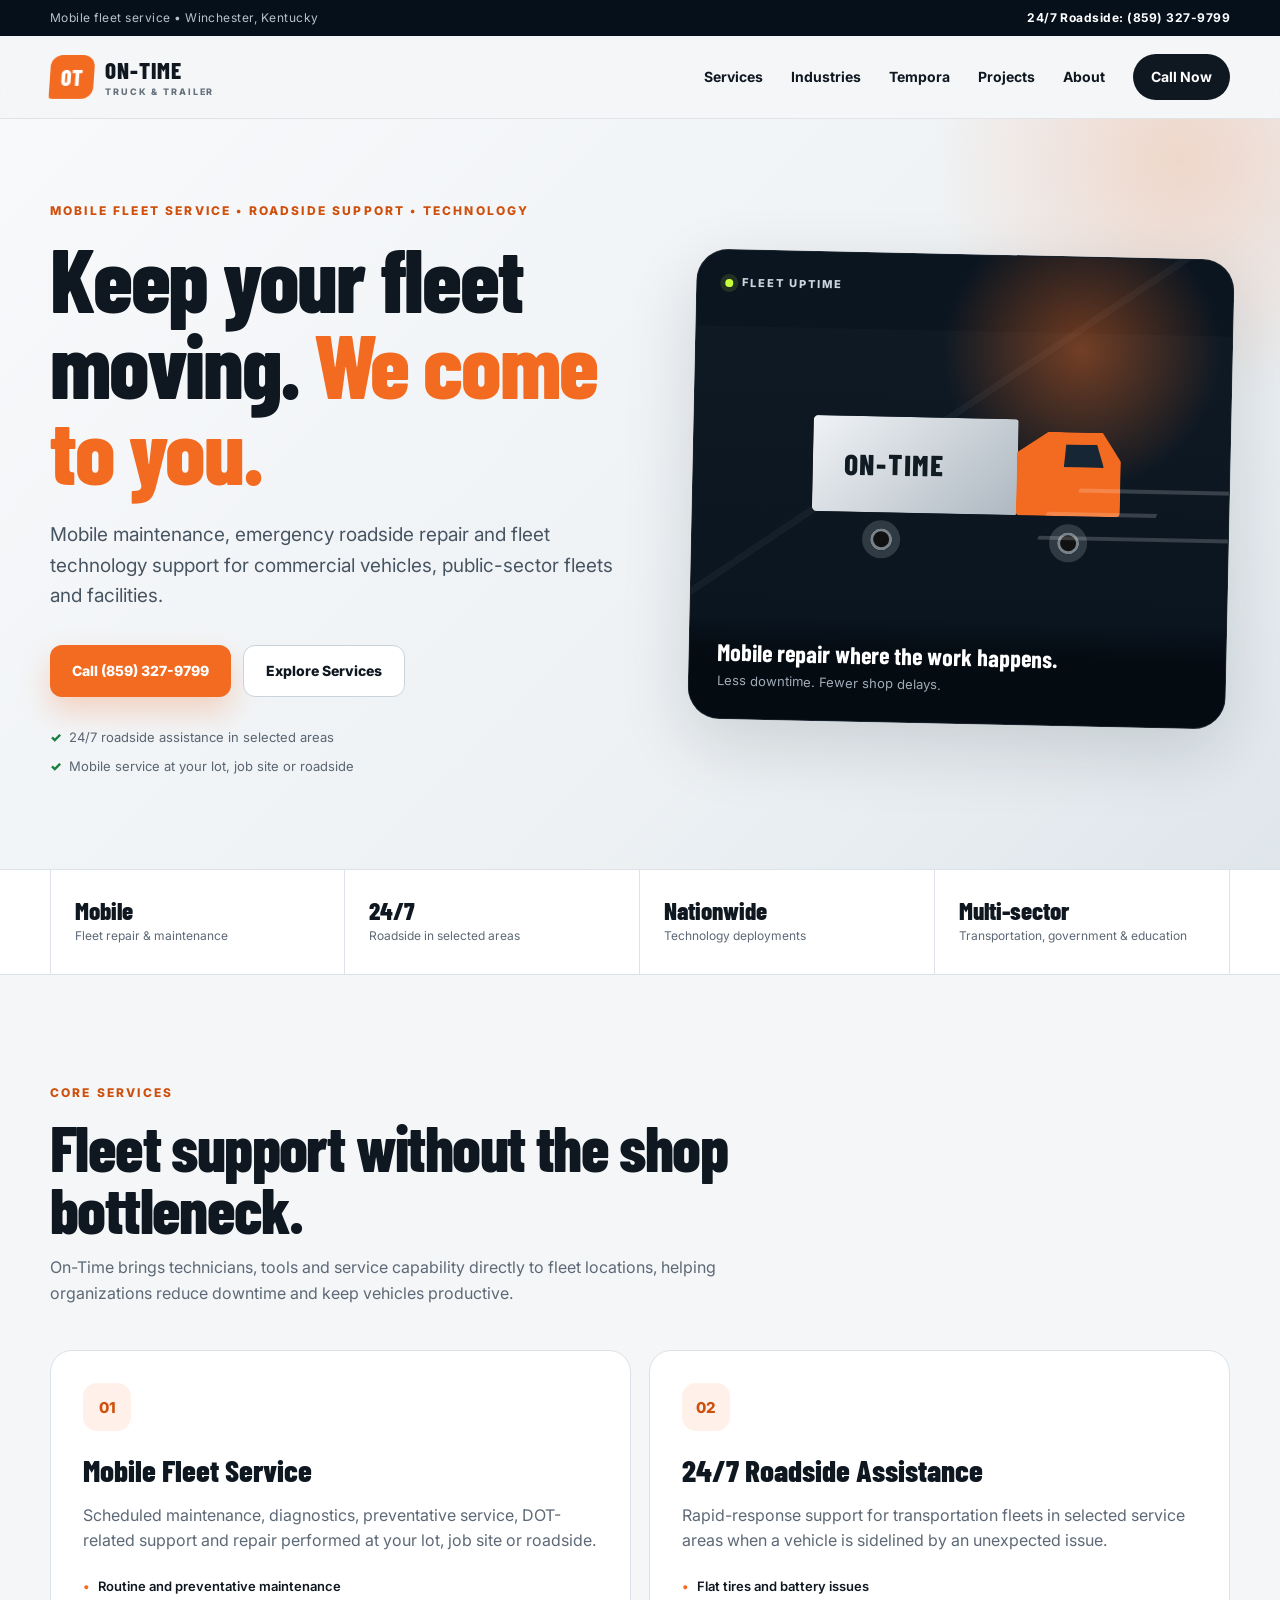
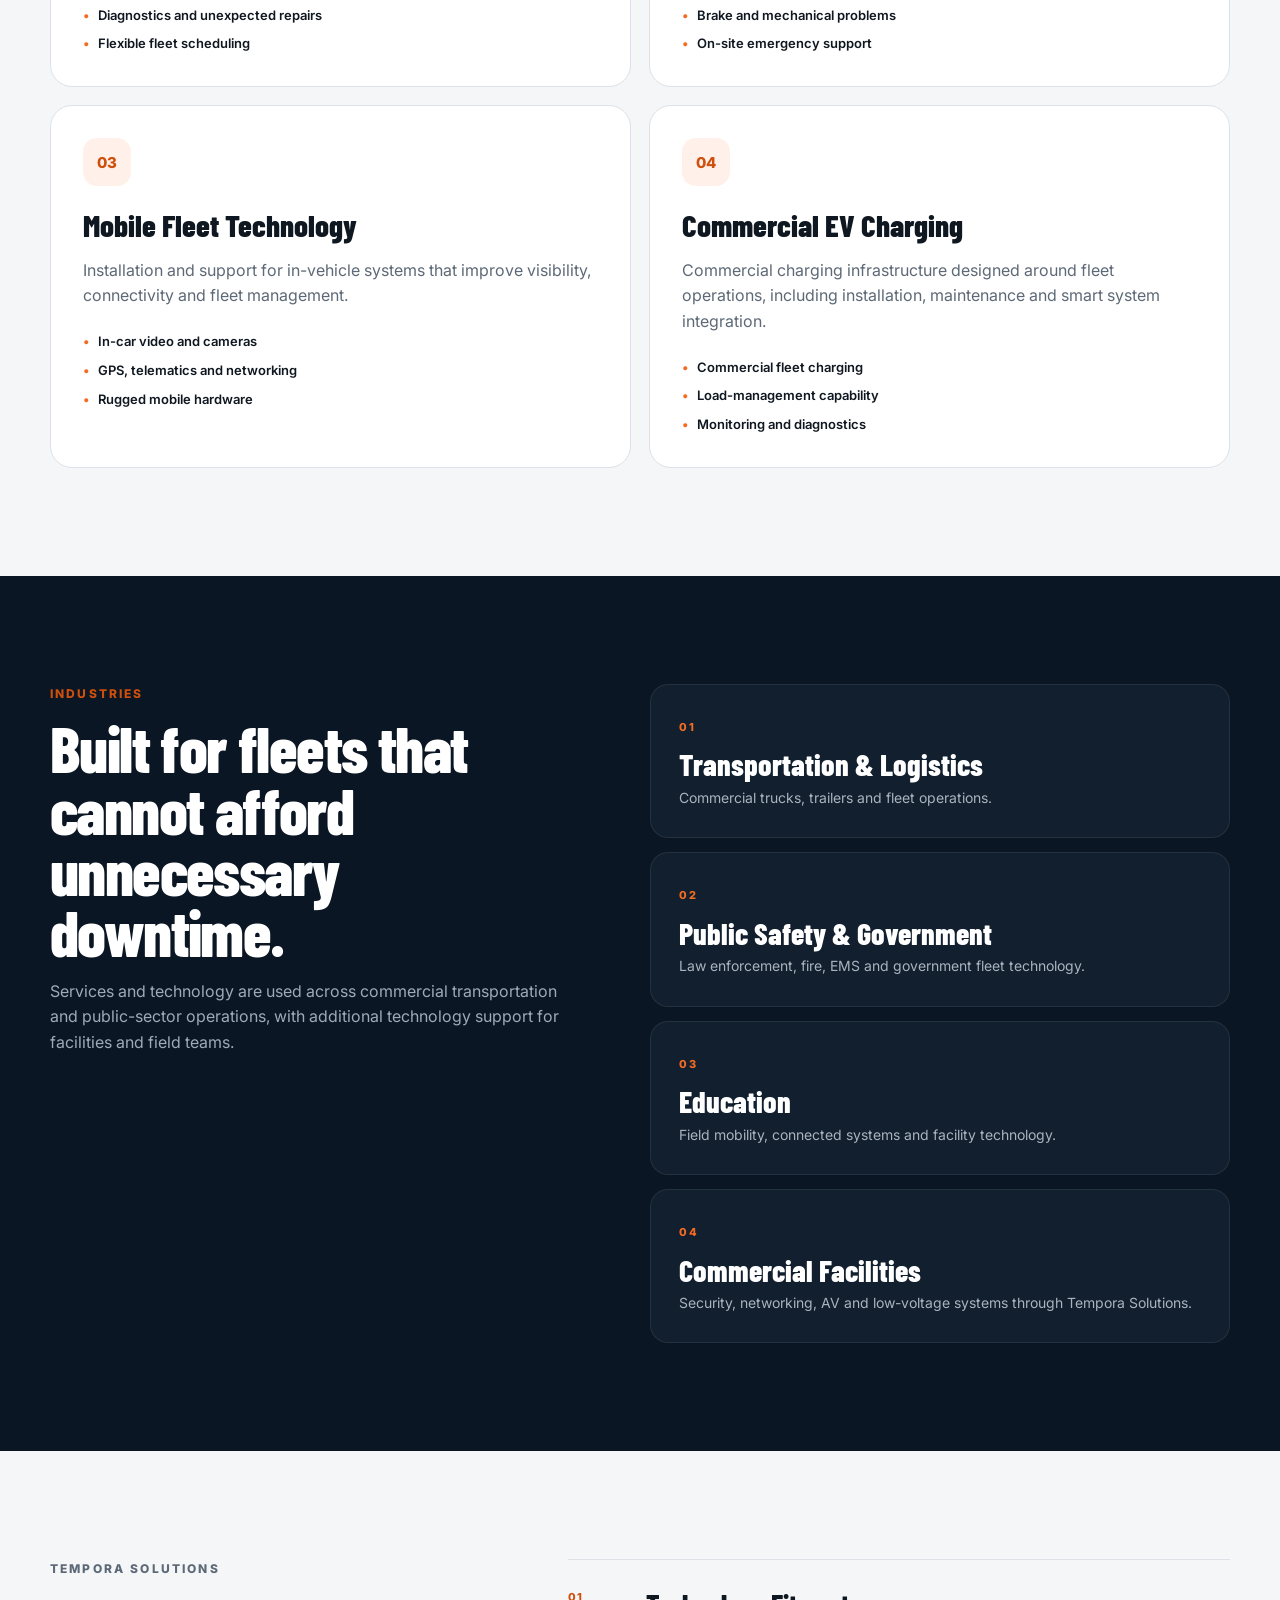
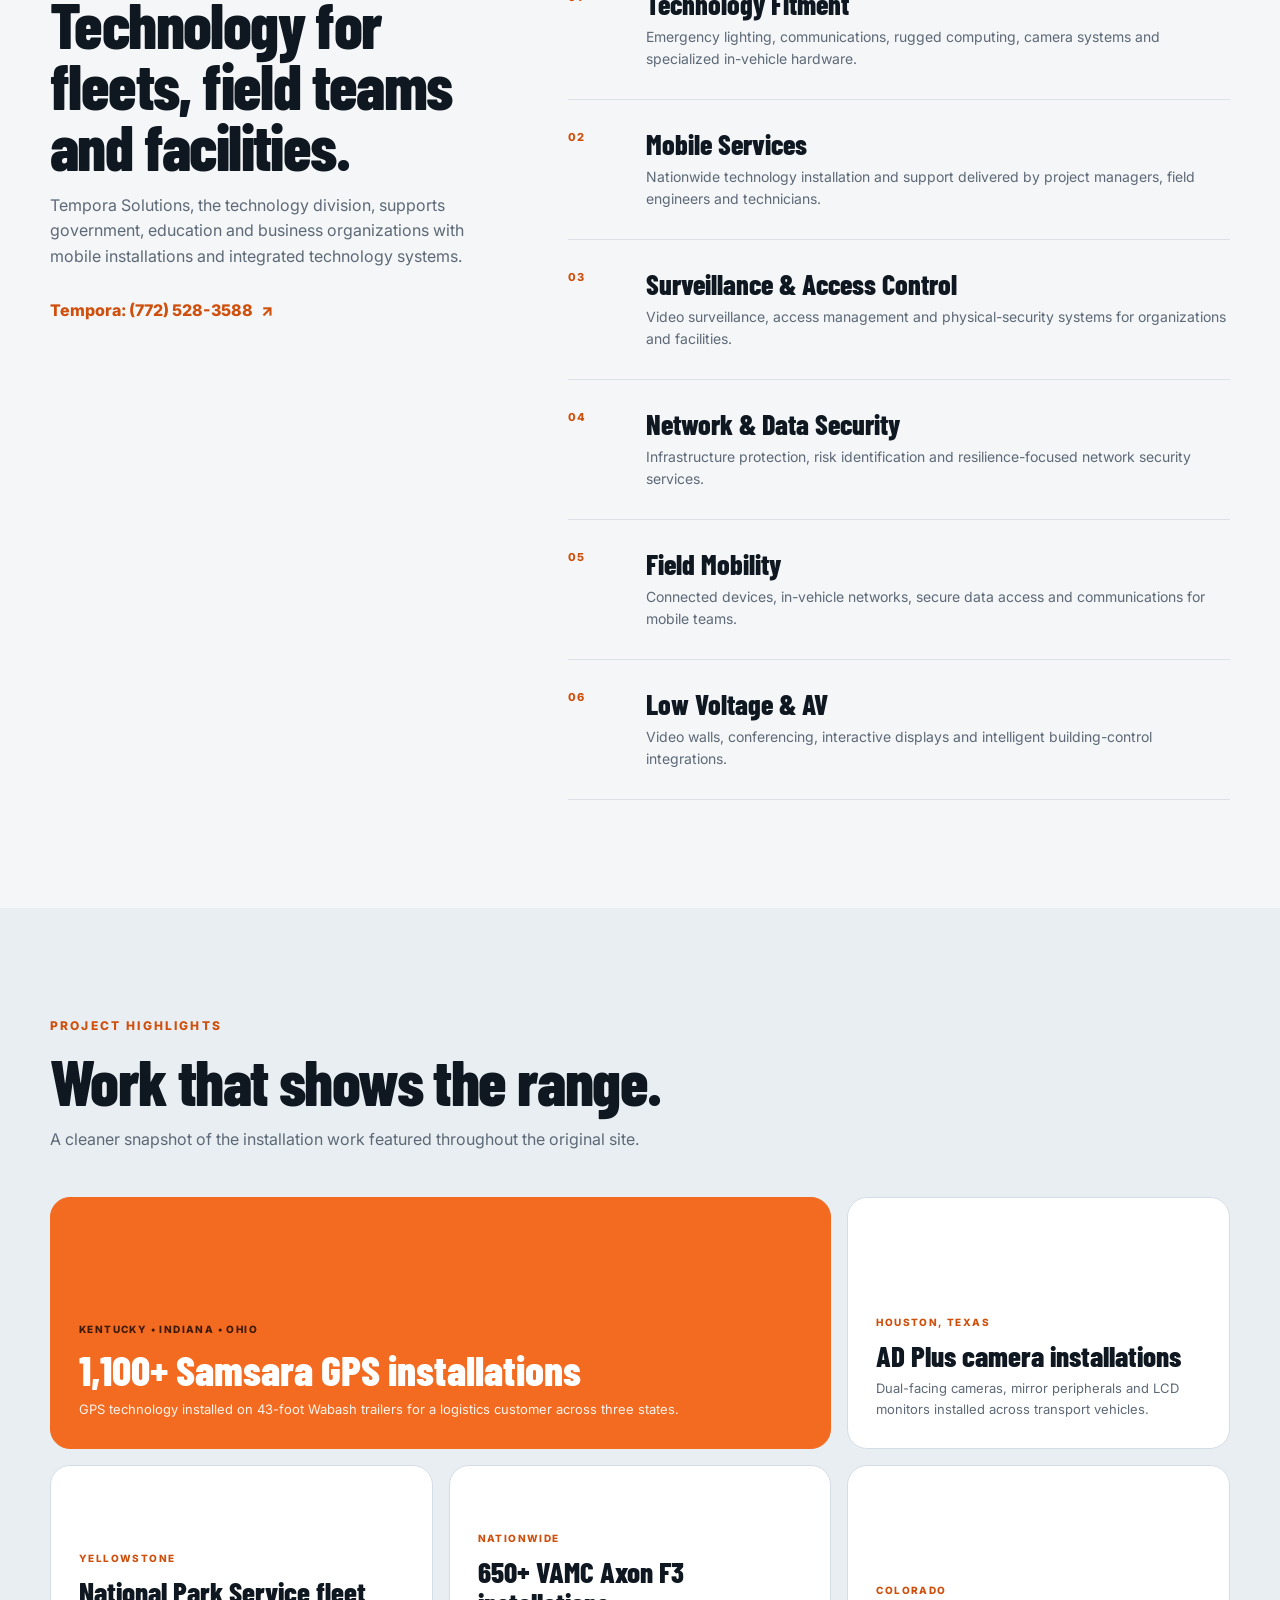
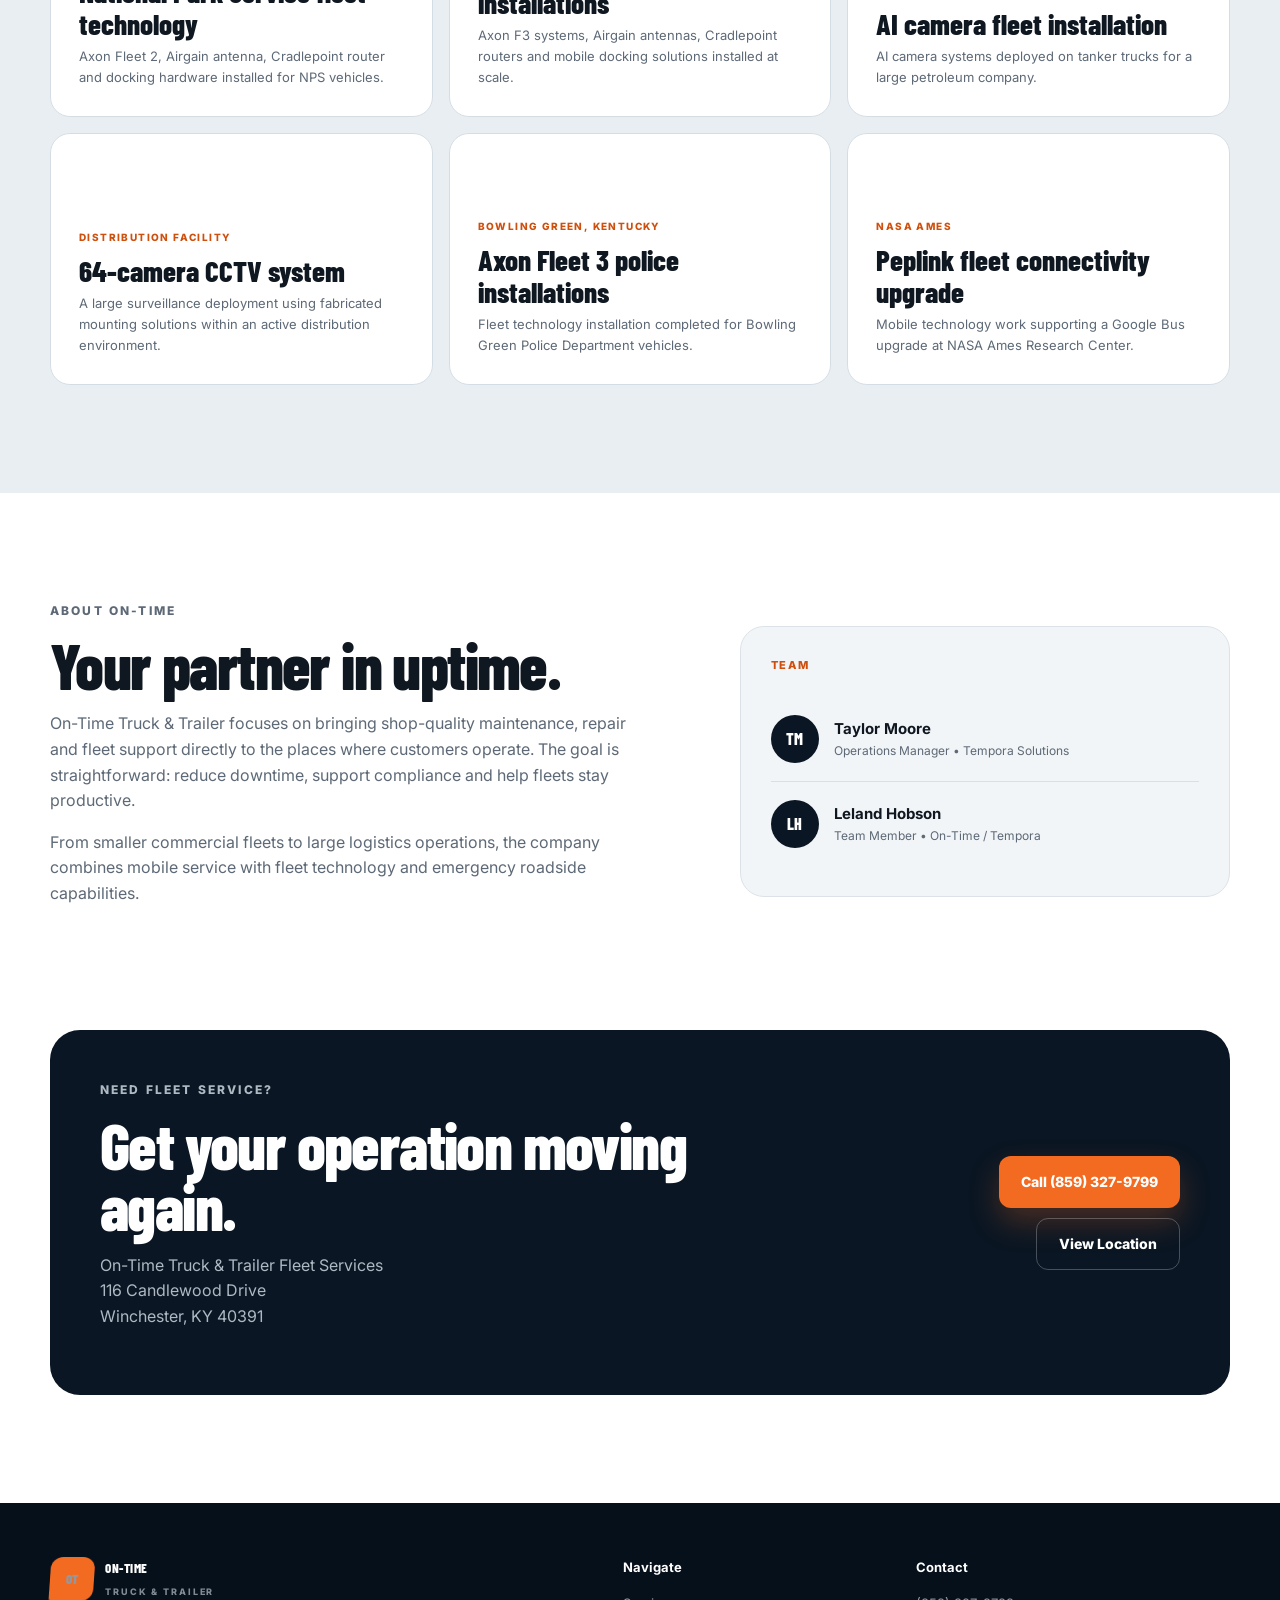
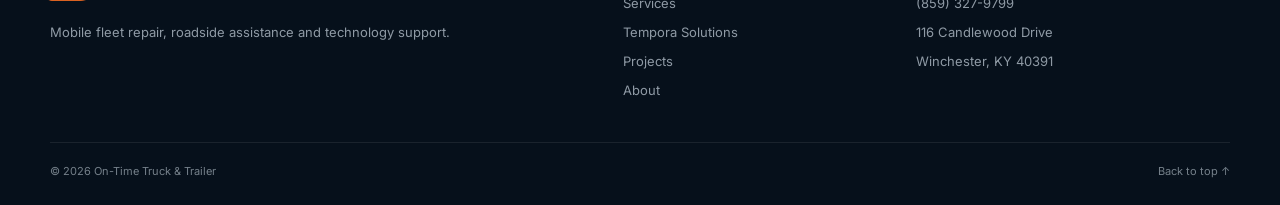
==== index.html @ ca7750a9 "first commit" ====
<!doctype html>
<html lang="en">
<head>
  <meta charset="utf-8" />
  <meta name="viewport" content="width=device-width, initial-scale=1" />
  <meta name="description" content="On-Time Truck & Trailer Fleet Services provides mobile fleet maintenance, roadside assistance, fleet technology, field mobility and commercial EV charging solutions." />
  <title>On-Time Truck & Trailer | Mobile Fleet Service</title>
  <link rel="preconnect" href="https://fonts.googleapis.com">
  <link rel="preconnect" href="https://fonts.gstatic.com" crossorigin>
  <link href="https://fonts.googleapis.com/css2?family=Barlow+Condensed:wght@600;700;800&family=Inter:wght@400;500;600;700&display=swap" rel="stylesheet">
  <link rel="stylesheet" href="styles.css" />
</head>
<body>
  <a class="skip-link" href="#main">Skip to content</a>

  <header class="site-header" id="top">
    <div class="utility-bar">
      <div class="container utility-inner">
        <span>Mobile fleet service • Winchester, Kentucky</span>
        <a href="tel:+18593279799">24/7 Roadside: (859) 327-9799</a>
      </div>
    </div>

    <nav class="nav container" aria-label="Primary navigation">
      <a class="brand" href="#top" aria-label="On-Time Truck and Trailer home">
        <span class="brand-mark" aria-hidden="true">OT</span>
        <span class="brand-copy">
          <strong>ON-TIME</strong>
          <small>TRUCK &amp; TRAILER</small>
        </span>
      </a>

      <button class="menu-toggle" type="button" aria-expanded="false" aria-controls="nav-links" aria-label="Open navigation">
        <span></span><span></span><span></span>
      </button>

      <div class="nav-links" id="nav-links">
        <a href="#services">Services</a>
        <a href="#industries">Industries</a>
        <a href="#technology">Tempora</a>
        <a href="#projects">Projects</a>
        <a href="#about">About</a>
        <a class="nav-cta" href="tel:+18593279799">Call Now</a>
      </div>
    </nav>
  </header>

  <main id="main">
    <section class="hero">
      <div class="hero-grid container">
        <div class="hero-copy reveal">
          <p class="eyebrow">MOBILE FLEET SERVICE • ROADSIDE SUPPORT • TECHNOLOGY</p>
          <h1>Keep your fleet moving. <span>We come to you.</span></h1>
          <p class="hero-text">Mobile maintenance, emergency roadside repair and fleet technology support for commercial vehicles, public-sector fleets and facilities.</p>
          <div class="hero-actions">
            <a class="button button-primary" href="tel:+18593279799">Call (859) 327-9799</a>
            <a class="button button-secondary" href="#services">Explore Services</a>
          </div>
          <div class="hero-notes" aria-label="Service highlights">
            <span>24/7 roadside assistance in selected areas</span>
            <span>Mobile service at your lot, job site or roadside</span>
          </div>
        </div>

        <div class="hero-visual reveal" aria-hidden="true">
          <div class="road-card">
            <div class="road-card-top">
              <span class="status-dot"></span>
              <span>FLEET UPTIME</span>
            </div>
            <div class="truck-scene">
              <div class="truck">
                <div class="truck-box"></div>
                <div class="truck-cab"></div>
                <div class="wheel wheel-one"></div>
                <div class="wheel wheel-two"></div>
              </div>
              <div class="road-line road-line-one"></div>
              <div class="road-line road-line-two"></div>
              <div class="road-line road-line-three"></div>
            </div>
            <div class="road-card-bottom">
              <strong>Mobile repair where the work happens.</strong>
              <span>Less downtime. Fewer shop delays.</span>
            </div>
          </div>
        </div>
      </div>
    </section>

    <section class="trust-strip" aria-label="Core capabilities">
      <div class="container trust-grid">
        <div><strong>Mobile</strong><span>Fleet repair &amp; maintenance</span></div>
        <div><strong>24/7</strong><span>Roadside in selected areas</span></div>
        <div><strong>Nationwide</strong><span>Technology deployments</span></div>
        <div><strong>Multi-sector</strong><span>Transportation, government &amp; education</span></div>
      </div>
    </section>

    <section class="section" id="services">
      <div class="container">
        <div class="section-heading reveal">
          <p class="eyebrow">CORE SERVICES</p>
          <h2>Fleet support without the shop bottleneck.</h2>
          <p>On-Time brings technicians, tools and service capability directly to fleet locations, helping organizations reduce downtime and keep vehicles productive.</p>
        </div>

        <div class="service-grid">
          <article class="service-card reveal">
            <div class="icon">01</div>
            <h3>Mobile Fleet Service</h3>
            <p>Scheduled maintenance, diagnostics, preventative service, DOT-related support and repair performed at your lot, job site or roadside.</p>
            <ul>
              <li>Routine and preventative maintenance</li>
              <li>Diagnostics and unexpected repairs</li>
              <li>Flexible fleet scheduling</li>
            </ul>
          </article>

          <article class="service-card reveal">
            <div class="icon">02</div>
            <h3>24/7 Roadside Assistance</h3>
            <p>Rapid-response support for transportation fleets in selected service areas when a vehicle is sidelined by an unexpected issue.</p>
            <ul>
              <li>Flat tires and battery issues</li>
              <li>Brake and mechanical problems</li>
              <li>On-site emergency support</li>
            </ul>
          </article>

          <article class="service-card reveal">
            <div class="icon">03</div>
            <h3>Mobile Fleet Technology</h3>
            <p>Installation and support for in-vehicle systems that improve visibility, connectivity and fleet management.</p>
            <ul>
              <li>In-car video and cameras</li>
              <li>GPS, telematics and networking</li>
              <li>Rugged mobile hardware</li>
            </ul>
          </article>

          <article class="service-card reveal">
            <div class="icon">04</div>
            <h3>Commercial EV Charging</h3>
            <p>Commercial charging infrastructure designed around fleet operations, including installation, maintenance and smart system integration.</p>
            <ul>
              <li>Commercial fleet charging</li>
              <li>Load-management capability</li>
              <li>Monitoring and diagnostics</li>
            </ul>
          </article>
        </div>
      </div>
    </section>

    <section class="section section-dark" id="industries">
      <div class="container industries-layout">
        <div class="section-heading light reveal">
          <p class="eyebrow">INDUSTRIES</p>
          <h2>Built for fleets that cannot afford unnecessary downtime.</h2>
          <p>Services and technology are used across commercial transportation and public-sector operations, with additional technology support for facilities and field teams.</p>
        </div>
        <div class="industry-grid">
          <div class="industry-card reveal"><span>01</span><h3>Transportation &amp; Logistics</h3><p>Commercial trucks, trailers and fleet operations.</p></div>
          <div class="industry-card reveal"><span>02</span><h3>Public Safety &amp; Government</h3><p>Law enforcement, fire, EMS and government fleet technology.</p></div>
          <div class="industry-card reveal"><span>03</span><h3>Education</h3><p>Field mobility, connected systems and facility technology.</p></div>
          <div class="industry-card reveal"><span>04</span><h3>Commercial Facilities</h3><p>Security, networking, AV and low-voltage systems through Tempora Solutions.</p></div>
        </div>
      </div>
    </section>

    <section class="section" id="technology">
      <div class="container technology-layout">
        <div class="technology-intro reveal">
          <p class="eyebrow">TEMPORA SOLUTIONS</p>
          <h2>Technology for fleets, field teams and facilities.</h2>
          <p>Tempora Solutions, the technology division, supports government, education and business organizations with mobile installations and integrated technology systems.</p>
          <a class="text-link" href="tel:+17725283588">Tempora: (772) 528-3588 <span>↗</span></a>
        </div>

        <div class="technology-list">
          <article class="tech-item reveal"><span>01</span><div><h3>Technology Fitment</h3><p>Emergency lighting, communications, rugged computing, camera systems and specialized in-vehicle hardware.</p></div></article>
          <article class="tech-item reveal"><span>02</span><div><h3>Mobile Services</h3><p>Nationwide technology installation and support delivered by project managers, field engineers and technicians.</p></div></article>
          <article class="tech-item reveal"><span>03</span><div><h3>Surveillance &amp; Access Control</h3><p>Video surveillance, access management and physical-security systems for organizations and facilities.</p></div></article>
          <article class="tech-item reveal"><span>04</span><div><h3>Network &amp; Data Security</h3><p>Infrastructure protection, risk identification and resilience-focused network security services.</p></div></article>
          <article class="tech-item reveal"><span>05</span><div><h3>Field Mobility</h3><p>Connected devices, in-vehicle networks, secure data access and communications for mobile teams.</p></div></article>
          <article class="tech-item reveal"><span>06</span><div><h3>Low Voltage &amp; AV</h3><p>Video walls, conferencing, interactive displays and intelligent building-control integrations.</p></div></article>
        </div>
      </div>
    </section>

    <section class="section projects-section" id="projects">
      <div class="container">
        <div class="section-heading reveal">
          <p class="eyebrow">PROJECT HIGHLIGHTS</p>
          <h2>Work that shows the range.</h2>
          <p>A cleaner snapshot of the installation work featured throughout the original site.</p>
        </div>

        <div class="project-grid">
          <article class="project-card project-featured reveal">
            <div class="project-meta">KENTUCKY • INDIANA • OHIO</div>
            <h3>1,100+ Samsara GPS installations</h3>
            <p>GPS technology installed on 43-foot Wabash trailers for a logistics customer across three states.</p>
          </article>
          <article class="project-card reveal">
            <div class="project-meta">HOUSTON, TEXAS</div>
            <h3>AD Plus camera installations</h3>
            <p>Dual-facing cameras, mirror peripherals and LCD monitors installed across transport vehicles.</p>
          </article>
          <article class="project-card reveal">
            <div class="project-meta">YELLOWSTONE</div>
            <h3>National Park Service fleet technology</h3>
            <p>Axon Fleet 2, Airgain antenna, Cradlepoint router and docking hardware installed for NPS vehicles.</p>
          </article>
          <article class="project-card reveal">
            <div class="project-meta">NATIONWIDE</div>
            <h3>650+ VAMC Axon F3 installations</h3>
            <p>Axon F3 systems, Airgain antennas, Cradlepoint routers and mobile docking solutions installed at scale.</p>
          </article>
          <article class="project-card reveal">
            <div class="project-meta">COLORADO</div>
            <h3>AI camera fleet installation</h3>
            <p>AI camera systems deployed on tanker trucks for a large petroleum company.</p>
          </article>
          <article class="project-card reveal">
            <div class="project-meta">DISTRIBUTION FACILITY</div>
            <h3>64-camera CCTV system</h3>
            <p>A large surveillance deployment using fabricated mounting solutions within an active distribution environment.</p>
          </article>
          <article class="project-card reveal">
            <div class="project-meta">BOWLING GREEN, KENTUCKY</div>
            <h3>Axon Fleet 3 police installations</h3>
            <p>Fleet technology installation completed for Bowling Green Police Department vehicles.</p>
          </article>
          <article class="project-card reveal">
            <div class="project-meta">NASA AMES</div>
            <h3>Peplink fleet connectivity upgrade</h3>
            <p>Mobile technology work supporting a Google Bus upgrade at NASA Ames Research Center.</p>
          </article>
        </div>
      </div>
    </section>

    <section class="section about-section" id="about">
      <div class="container about-layout">
        <div class="about-copy reveal">
          <p class="eyebrow">ABOUT ON-TIME</p>
          <h2>Your partner in uptime.</h2>
          <p>On-Time Truck &amp; Trailer focuses on bringing shop-quality maintenance, repair and fleet support directly to the places where customers operate. The goal is straightforward: reduce downtime, support compliance and help fleets stay productive.</p>
          <p>From smaller commercial fleets to large logistics operations, the company combines mobile service with fleet technology and emergency roadside capabilities.</p>
        </div>
        <div class="team-panel reveal">
          <p class="panel-label">TEAM</p>
          <div class="team-member">
            <div class="avatar">TM</div>
            <div><strong>Taylor Moore</strong><span>Operations Manager • Tempora Solutions</span></div>
          </div>
          <div class="team-member">
            <div class="avatar">LH</div>
            <div><strong>Leland Hobson</strong><span>Team Member • On-Time / Tempora</span></div>
          </div>
        </div>
      </div>
    </section>

    <section class="contact-section" id="contact">
      <div class="container contact-card reveal">
        <div>
          <p class="eyebrow">NEED FLEET SERVICE?</p>
          <h2>Get your operation moving again.</h2>
          <p>On-Time Truck &amp; Trailer Fleet Services<br>116 Candlewood Drive<br>Winchester, KY 40391</p>
        </div>
        <div class="contact-actions">
          <a class="button button-primary" href="tel:+18593279799">Call (859) 327-9799</a>
          <a class="button button-secondary dark-outline" href="https://www.google.com/maps/search/?api=1&query=116+Candlewood+Drive+Winchester+KY+40391" target="_blank" rel="noopener noreferrer">View Location</a>
        </div>
      </div>
    </section>
  </main>

  <footer class="footer">
    <div class="container footer-grid">
      <div>
        <a class="brand footer-brand" href="#top">
          <span class="brand-mark" aria-hidden="true">OT</span>
          <span class="brand-copy"><strong>ON-TIME</strong><small>TRUCK &amp; TRAILER</small></span>
        </a>
        <p>Mobile fleet repair, roadside assistance and technology support.</p>
      </div>
      <div>
        <strong>Navigate</strong>
        <a href="#services">Services</a>
        <a href="#technology">Tempora Solutions</a>
        <a href="#projects">Projects</a>
        <a href="#about">About</a>
      </div>
      <div>
        <strong>Contact</strong>
        <a href="tel:+18593279799">(859) 327-9799</a>
        <span>116 Candlewood Drive</span>
        <span>Winchester, KY 40391</span>
      </div>
    </div>
    <div class="container footer-bottom">
      <span>© <span id="year"></span> On-Time Truck &amp; Trailer</span>
      <a href="#top">Back to top ↑</a>
    </div>
  </footer>

  <script src="script.js"></script>
</body>
</html>
---- styles.css ----
:root {
  --bg: #f4f6f8;
  --surface: #ffffff;
  --ink: #0f1720;
  --muted: #5d6976;
  --line: #dce2e8;
  --navy: #0a1623;
  --navy-2: #111f2e;
  --orange: #f36b21;
  --orange-dark: #cf4f0c;
  --lime: #c8ff3d;
  --max: 1180px;
  --radius: 22px;
  --shadow: 0 24px 70px rgba(8, 20, 31, .14);
}

* { box-sizing: border-box; }
html { scroll-behavior: smooth; }
body {
  margin: 0;
  color: var(--ink);
  background: var(--bg);
  font-family: Inter, system-ui, -apple-system, BlinkMacSystemFont, "Segoe UI", sans-serif;
  line-height: 1.6;
}
body.menu-open { overflow: hidden; }
a { color: inherit; text-decoration: none; }
button, a { -webkit-tap-highlight-color: transparent; }
img { max-width: 100%; display: block; }
.container { width: min(var(--max), calc(100% - 40px)); margin: 0 auto; }
.skip-link { position: fixed; left: 12px; top: -60px; z-index: 9999; background: #fff; padding: 10px 14px; border-radius: 10px; }
.skip-link:focus { top: 12px; }

.utility-bar { background: #06101b; color: #b6c1cc; font-size: 12px; letter-spacing: .04em; }
.utility-inner { height: 36px; display: flex; justify-content: space-between; align-items: center; gap: 20px; }
.utility-inner a { color: #fff; font-weight: 700; }

.site-header { position: sticky; top: 0; z-index: 1000; background: rgba(244, 246, 248, .92); backdrop-filter: blur(16px); border-bottom: 1px solid rgba(15, 23, 32, .08); }
.nav { height: 82px; display: flex; align-items: center; justify-content: space-between; gap: 28px; }
.brand { display: inline-flex; align-items: center; gap: 11px; flex-shrink: 0; }
.brand-mark { width: 44px; height: 44px; border-radius: 12px 12px 12px 3px; display: grid; place-items: center; background: var(--orange); color: #fff; font: 800 22px/1 "Barlow Condensed", sans-serif; letter-spacing: -.02em; transform: skew(-4deg); }
.brand-copy { display: grid; line-height: 1; }
.brand-copy strong { font: 800 23px/1 "Barlow Condensed", sans-serif; letter-spacing: .04em; }
.brand-copy small { margin-top: 5px; font-size: 9px; font-weight: 800; letter-spacing: .21em; color: #66717c; }
.nav-links { display: flex; align-items: center; gap: 28px; font-size: 14px; font-weight: 700; }
.nav-links > a:not(.nav-cta) { position: relative; }
.nav-links > a:not(.nav-cta)::after { content: ""; position: absolute; height: 2px; left: 0; right: 100%; bottom: -8px; background: var(--orange); transition: .2s ease; }
.nav-links > a:not(.nav-cta):hover::after { right: 0; }
.nav-cta { background: var(--ink); color: #fff; padding: 12px 18px; border-radius: 999px; }
.menu-toggle { display: none; width: 44px; height: 44px; border: 0; border-radius: 12px; background: var(--ink); padding: 12px; cursor: pointer; }
.menu-toggle span { display: block; height: 2px; margin: 4px 0; background: #fff; border-radius: 2px; }

.hero { position: relative; overflow: hidden; background: linear-gradient(135deg, #f8f9fb 0%, #edf1f4 65%, #dfe6eb 100%); }
.hero::before { content: ""; position: absolute; width: 520px; height: 520px; border-radius: 50%; right: -160px; top: -220px; background: radial-gradient(circle, rgba(243, 107, 33, .20), rgba(243, 107, 33, 0) 68%); }
.hero-grid { min-height: 680px; display: grid; grid-template-columns: 1.03fr .97fr; align-items: center; gap: 70px; padding: 82px 0 92px; }
.eyebrow { margin: 0 0 14px; color: var(--orange-dark); font-size: 12px; font-weight: 800; letter-spacing: .18em; }
.hero h1, .section-heading h2, .technology-intro h2, .about-copy h2, .contact-card h2 {
  margin: 0;
  font-family: "Barlow Condensed", sans-serif;
  font-weight: 800;
  letter-spacing: -.025em;
  line-height: .96;
}
.hero h1 { max-width: 720px; font-size: clamp(60px, 7vw, 94px); }
.hero h1 span { color: var(--orange); }
.hero-text { max-width: 650px; margin: 28px 0 0; font-size: 19px; color: #475461; }
.hero-actions { display: flex; flex-wrap: wrap; gap: 12px; margin-top: 34px; }
.button { display: inline-flex; align-items: center; justify-content: center; min-height: 52px; padding: 0 22px; border-radius: 12px; font-size: 14px; font-weight: 800; transition: transform .18s ease, box-shadow .18s ease, background .18s ease; }
.button:hover { transform: translateY(-2px); }
.button-primary { color: #fff; background: var(--orange); box-shadow: 0 14px 30px rgba(243, 107, 33, .26); }
.button-primary:hover { background: var(--orange-dark); }
.button-secondary { color: var(--ink); background: #fff; border: 1px solid #cad2da; }
.hero-notes { display: grid; gap: 8px; margin-top: 30px; font-size: 13px; color: #596571; }
.hero-notes span::before { content: "✓"; color: #1a7f3f; font-weight: 900; margin-right: 8px; }

.hero-visual { position: relative; }
.road-card { min-height: 470px; position: relative; overflow: hidden; border-radius: 32px; background: #0a1520; color: #fff; box-shadow: var(--shadow); border: 1px solid rgba(255,255,255,.08); transform: rotate(1.2deg); }
.road-card::before { content: ""; position: absolute; inset: 0; background: radial-gradient(circle at 72% 20%, rgba(243,107,33,.44), transparent 26%), linear-gradient(145deg, transparent 0 40%, rgba(255,255,255,.04) 40% 41%, transparent 41% 100%); }
.road-card-top { position: relative; z-index: 2; display: flex; align-items: center; gap: 9px; padding: 24px 28px; font-size: 11px; font-weight: 800; letter-spacing: .18em; color: #cbd5de; }
.status-dot { width: 8px; height: 8px; border-radius: 50%; background: var(--lime); box-shadow: 0 0 0 5px rgba(200,255,61,.12); }
.truck-scene { position: absolute; inset: 76px 0 94px; overflow: hidden; background: linear-gradient(180deg, rgba(255,255,255,.02), rgba(255,255,255,0)); }
.truck { position: absolute; width: 310px; height: 138px; left: 50%; top: 49%; transform: translate(-48%,-50%); }
.truck-box { position: absolute; width: 205px; height: 96px; left: 0; top: 10px; background: linear-gradient(135deg, #f0f3f6, #aeb8c1); clip-path: polygon(0 0,100% 0,100% 100%,0 100%); border-radius: 5px 3px 3px 5px; }
.truck-box::after { content: "ON-TIME"; position: absolute; left: 31px; top: 33px; color: #111b24; font: 800 29px/1 "Barlow Condensed", sans-serif; letter-spacing: .06em; }
.truck-cab { position: absolute; width: 104px; height: 84px; right: 2px; top: 22px; background: var(--orange); clip-path: polygon(0 25%, 30% 0, 82% 0, 100% 34%, 100% 100%, 0 100%); border-radius: 4px 12px 4px 4px; }
.truck-cab::after { content: ""; position: absolute; width: 40px; height: 23px; right: 17px; top: 12px; background: #172635; clip-path: polygon(5% 0, 82% 0, 100% 100%, 0 100%); }
.wheel { position: absolute; width: 38px; height: 38px; border-radius: 50%; background: #111; border: 8px solid #303a43; bottom: -14px; box-shadow: inset 0 0 0 3px #78828a; }
.wheel-one { left: 51px; }
.wheel-two { right: 34px; }
.road-line { position: absolute; width: 190px; height: 4px; right: -40px; background: rgba(255,255,255,.18); transform: skewX(-24deg); }
.road-line-one { top: 52%; }
.road-line-two { top: 60%; right: 72px; width: 110px; }
.road-line-three { top: 68%; right: -70px; width: 260px; }
.road-card-bottom { position: absolute; z-index: 2; left: 0; right: 0; bottom: 0; display: grid; padding: 24px 28px 27px; background: linear-gradient(180deg, transparent, rgba(4,10,16,.9) 36%); }
.road-card-bottom strong { font: 700 24px/1.1 "Barlow Condensed", sans-serif; }
.road-card-bottom span { margin-top: 5px; font-size: 13px; color: #9facb8; }

.trust-strip { background: #fff; border-top: 1px solid var(--line); border-bottom: 1px solid var(--line); }
.trust-grid { display: grid; grid-template-columns: repeat(4,1fr); }
.trust-grid > div { min-height: 104px; display: grid; align-content: center; gap: 3px; padding: 16px 24px; border-right: 1px solid var(--line); }
.trust-grid > div:first-child { border-left: 1px solid var(--line); }
.trust-grid strong { font: 800 25px/1 "Barlow Condensed", sans-serif; }
.trust-grid span { color: var(--muted); font-size: 12px; }

.section { padding: 108px 0; }
.section-heading { max-width: 760px; margin-bottom: 44px; }
.section-heading h2, .technology-intro h2, .about-copy h2, .contact-card h2 { font-size: clamp(44px, 5vw, 66px); }
.section-heading > p:last-child, .technology-intro > p, .about-copy p, .contact-card p { color: var(--muted); }
.section-heading > p:last-child { max-width: 700px; font-size: 16px; }
.service-grid { display: grid; grid-template-columns: repeat(2,1fr); gap: 18px; }
.service-card { position: relative; overflow: hidden; min-height: 330px; padding: 32px; border-radius: var(--radius); background: #fff; border: 1px solid var(--line); transition: transform .22s ease, box-shadow .22s ease, border-color .22s ease; }
.service-card:hover { transform: translateY(-5px); box-shadow: 0 22px 48px rgba(15, 23, 32, .09); border-color: #cbd2d8; }
.service-card .icon { width: 48px; height: 48px; display: grid; place-items: center; border-radius: 14px; background: #fff1e9; color: var(--orange-dark); font: 800 15px/1 Inter, sans-serif; }
.service-card h3, .industry-card h3, .tech-item h3, .project-card h3 { font-family: "Barlow Condensed", sans-serif; font-weight: 800; line-height: 1.08; }
.service-card h3 { margin: 22px 0 10px; font-size: 31px; }
.service-card p { color: var(--muted); }
.service-card ul { padding: 0; margin: 22px 0 0; list-style: none; display: grid; gap: 8px; font-size: 13px; font-weight: 600; }
.service-card li::before { content: "•"; margin-right: 8px; color: var(--orange); }

.section-dark { color: #fff; background: var(--navy); }
.industries-layout { display: grid; grid-template-columns: .95fr 1.05fr; gap: 76px; align-items: start; }
.section-heading.light { position: sticky; top: 150px; margin: 0; }
.section-heading.light p:last-child { color: #9eabb7; }
.industry-grid { display: grid; gap: 14px; }
.industry-card { padding: 28px; border-radius: 18px; background: var(--navy-2); border: 1px solid rgba(255,255,255,.08); }
.industry-card span { color: var(--orange); font-size: 11px; font-weight: 800; letter-spacing: .16em; }
.industry-card h3 { margin: 10px 0 6px; font-size: 30px; }
.industry-card p { margin: 0; color: #aab4be; font-size: 14px; }

.technology-layout { display: grid; grid-template-columns: .8fr 1.2fr; gap: 76px; align-items: start; }
.technology-intro { position: sticky; top: 150px; }
.technology-intro p { max-width: 470px; }
.text-link { display: inline-flex; gap: 8px; align-items: center; margin-top: 12px; font-weight: 800; color: var(--orange-dark); }
.technology-list { border-top: 1px solid var(--line); }
.tech-item { display: grid; grid-template-columns: 64px 1fr; gap: 14px; padding: 29px 0; border-bottom: 1px solid var(--line); }
.tech-item > span { color: var(--orange-dark); font-size: 11px; font-weight: 800; letter-spacing: .14em; }
.tech-item h3 { margin: 0 0 6px; font-size: 28px; }
.tech-item p { margin: 0; color: var(--muted); font-size: 14px; }

.projects-section { background: #e9eef2; }
.project-grid { display: grid; grid-template-columns: repeat(3,1fr); gap: 16px; }
.project-card { min-height: 252px; display: flex; flex-direction: column; justify-content: flex-end; padding: 28px; border-radius: 20px; background: #fff; border: 1px solid #d5dde4; }
.project-card h3 { margin: 10px 0 7px; font-size: 29px; }
.project-card p { margin: 0; color: var(--muted); font-size: 13px; }
.project-meta { color: var(--orange-dark); font-size: 10px; font-weight: 800; letter-spacing: .14em; }
.project-featured { grid-column: span 2; background: var(--orange); color: #fff; border-color: var(--orange); }
.project-featured .project-meta { color: #3d1a08; }
.project-featured p { color: #fff3eb; max-width: 640px; }
.project-featured h3 { font-size: 42px; }

.about-section { background: #fff; }
.about-layout { display: grid; grid-template-columns: 1.1fr .9fr; gap: 90px; align-items: center; }
.about-copy p { max-width: 720px; }
.team-panel { padding: 30px; border-radius: 24px; background: #f2f5f7; border: 1px solid var(--line); }
.panel-label { margin: 0 0 22px; color: var(--orange-dark); font-size: 11px; font-weight: 800; letter-spacing: .16em; }
.team-member { display: flex; align-items: center; gap: 15px; padding: 18px 0; border-top: 1px solid #d8dfe5; }
.team-member:first-of-type { border-top: 0; }
.avatar { width: 48px; height: 48px; flex: 0 0 48px; display: grid; place-items: center; border-radius: 50%; background: var(--navy); color: #fff; font: 800 16px/1 "Barlow Condensed", sans-serif; }
.team-member div:last-child { display: grid; }
.team-member strong { font-size: 15px; }
.team-member span { color: var(--muted); font-size: 12px; }

.contact-section { padding: 0 0 108px; background: #fff; }
.contact-card { display: flex; justify-content: space-between; align-items: center; gap: 48px; padding: 50px; border-radius: 30px; background: var(--navy); color: #fff; }
.contact-card p { color: #aeb9c3; }
.contact-actions { display: flex; flex-wrap: wrap; gap: 10px; justify-content: flex-end; }
.dark-outline { color: #fff; background: transparent; border-color: rgba(255,255,255,.25); }
.dark-outline:hover { background: rgba(255,255,255,.06); }

.footer { padding: 54px 0 24px; background: #06101b; color: #fff; }
.footer-grid { display: grid; grid-template-columns: 1.5fr .7fr .9fr; gap: 50px; padding-bottom: 42px; }
.footer-brand .brand-copy small { color: #7f8a95; }
.footer-grid > div { display: flex; flex-direction: column; align-items: flex-start; gap: 8px; }
.footer-grid p, .footer-grid a, .footer-grid span { color: #8f9aa5; font-size: 13px; }
.footer-grid a:hover { color: #fff; }
.footer-grid strong { margin-bottom: 7px; color: #fff; font-size: 13px; }
.footer-bottom { padding-top: 20px; border-top: 1px solid rgba(255,255,255,.08); display: flex; justify-content: space-between; align-items: center; color: #75808a; font-size: 11px; }
.footer-bottom a:hover { color: #fff; }

.reveal { opacity: 0; transform: translateY(18px); transition: opacity .55s ease, transform .55s ease; }
.reveal.in-view { opacity: 1; transform: translateY(0); }

@media (prefers-reduced-motion: reduce) {
  html { scroll-behavior: auto; }
  *, *::before, *::after { transition: none !important; animation: none !important; }
  .reveal { opacity: 1; transform: none; }
}

@media (max-width: 980px) {
  .utility-inner span { display: none; }
  .utility-inner { justify-content: flex-end; }
  .menu-toggle { display: block; }
  .nav-links { position: fixed; inset: 118px 20px auto 20px; display: grid; gap: 0; padding: 16px; border-radius: 18px; background: #fff; box-shadow: var(--shadow); border: 1px solid var(--line); opacity: 0; pointer-events: none; transform: translateY(-12px); transition: .2s ease; }
  .nav-links.open { opacity: 1; pointer-events: auto; transform: translateY(0); }
  .nav-links a { padding: 14px 12px; border-bottom: 1px solid #edf0f2; }
  .nav-links a:last-child { border-bottom: 0; }
  .nav-cta { margin-top: 10px; text-align: center; }
  .hero-grid, .industries-layout, .technology-layout, .about-layout { grid-template-columns: 1fr; }
  .hero-grid { min-height: 0; gap: 40px; padding: 68px 0 78px; }
  .hero-visual { max-width: 650px; width: 100%; }
  .trust-grid { grid-template-columns: repeat(2,1fr); }
  .trust-grid > div:nth-child(odd) { border-left: 1px solid var(--line); }
  .trust-grid > div { border-bottom: 1px solid var(--line); }
  .section-heading.light, .technology-intro { position: static; }
  .project-grid { grid-template-columns: repeat(2,1fr); }
  .project-featured { grid-column: span 2; }
  .contact-card { align-items: flex-start; flex-direction: column; }
  .contact-actions { justify-content: flex-start; }
}

@media (max-width: 700px) {
  .container { width: min(var(--max), calc(100% - 28px)); }
  .nav { height: 72px; }
  .brand-mark { width: 40px; height: 40px; }
  .brand-copy strong { font-size: 21px; }
  .nav-links { inset: 108px 14px auto 14px; }
  .hero h1 { font-size: clamp(54px, 18vw, 76px); }
  .hero-text { font-size: 16px; }
  .hero-actions, .hero-actions .button { width: 100%; }
  .road-card { min-height: 390px; transform: none; }
  .truck { transform: translate(-50%,-50%) scale(.78); }
  .trust-grid { grid-template-columns: 1fr; }
  .trust-grid > div, .trust-grid > div:nth-child(odd) { border-left: 1px solid var(--line); }
  .section { padding: 78px 0; }
  .service-grid, .project-grid { grid-template-columns: 1fr; }
  .project-featured { grid-column: span 1; }
  .project-featured h3 { font-size: 33px; }
  .industries-layout, .technology-layout, .about-layout { gap: 42px; }
  .tech-item { grid-template-columns: 48px 1fr; }
  .contact-section { padding-bottom: 78px; }
  .contact-card { padding: 34px 24px; }
  .contact-actions, .contact-actions .button { width: 100%; }
  .footer-grid { grid-template-columns: 1fr; gap: 30px; }
  .footer-bottom { align-items: flex-start; gap: 10px; flex-direction: column; }
}
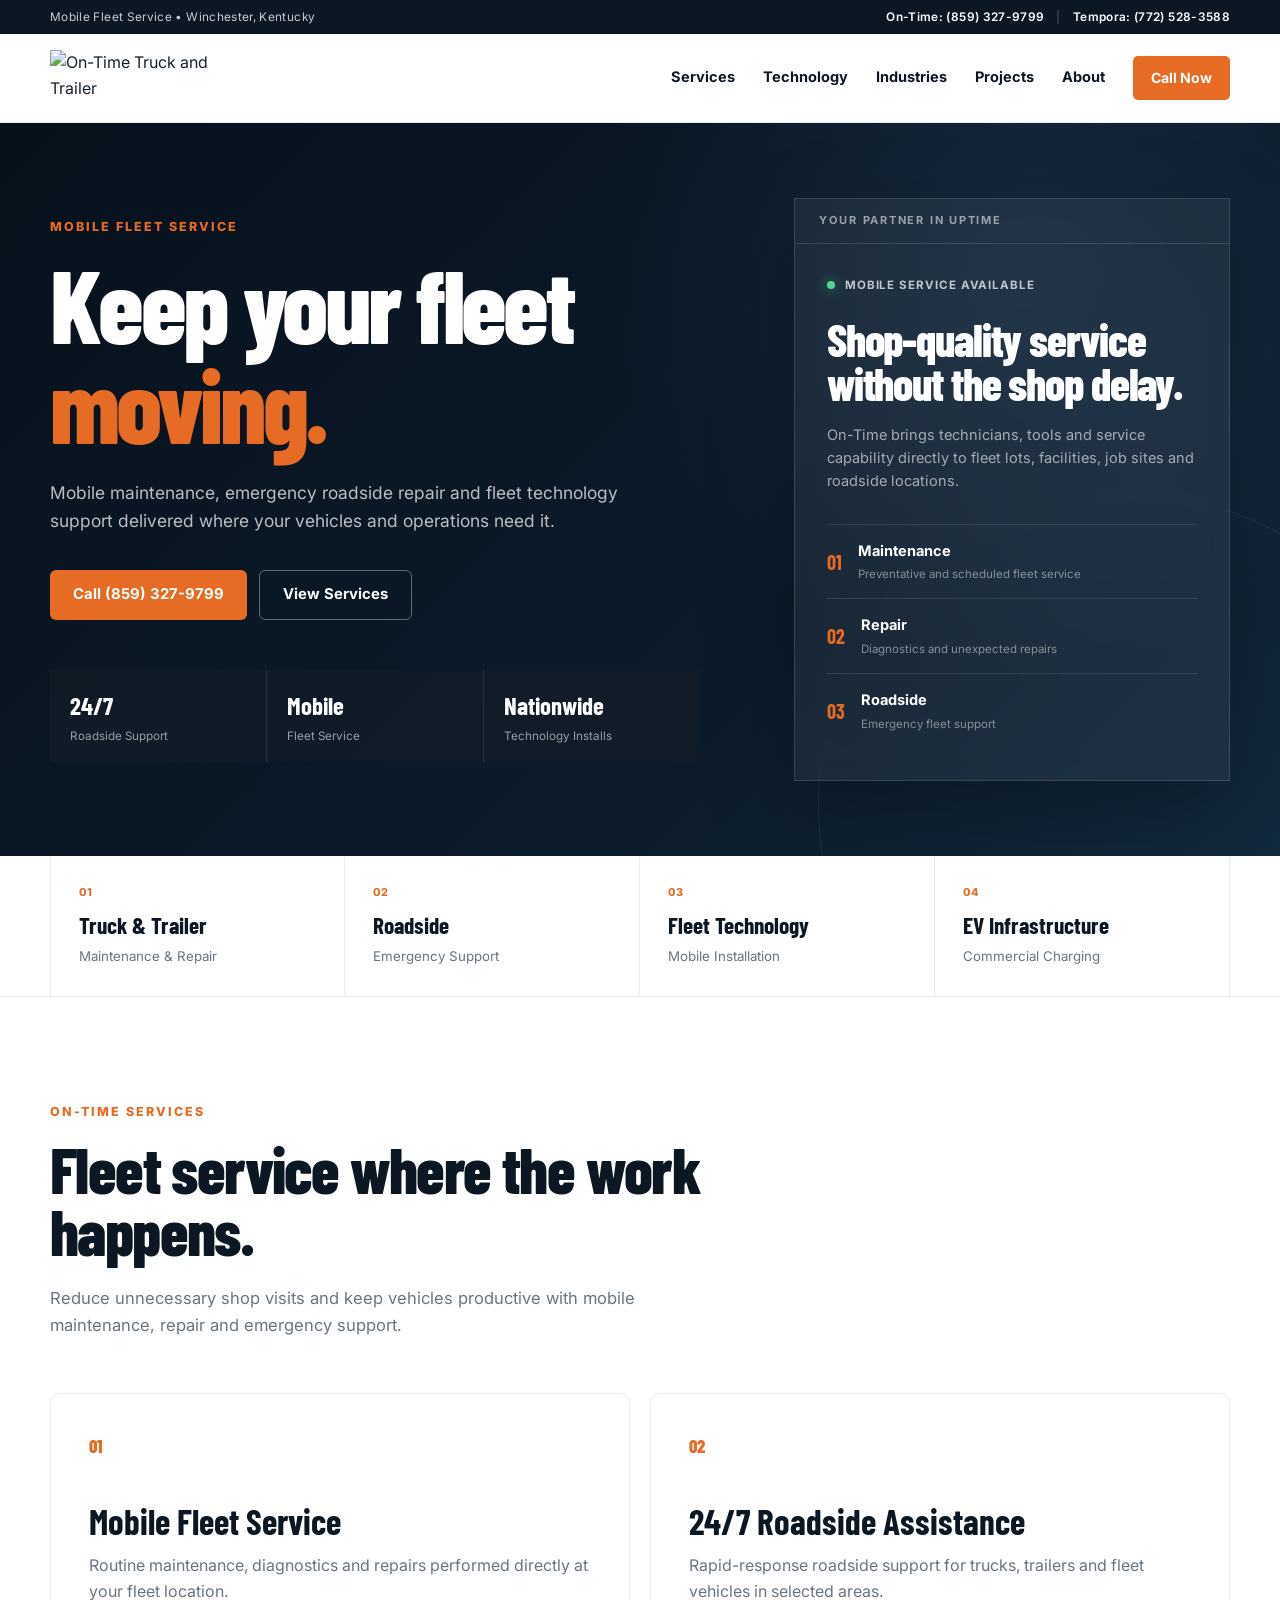
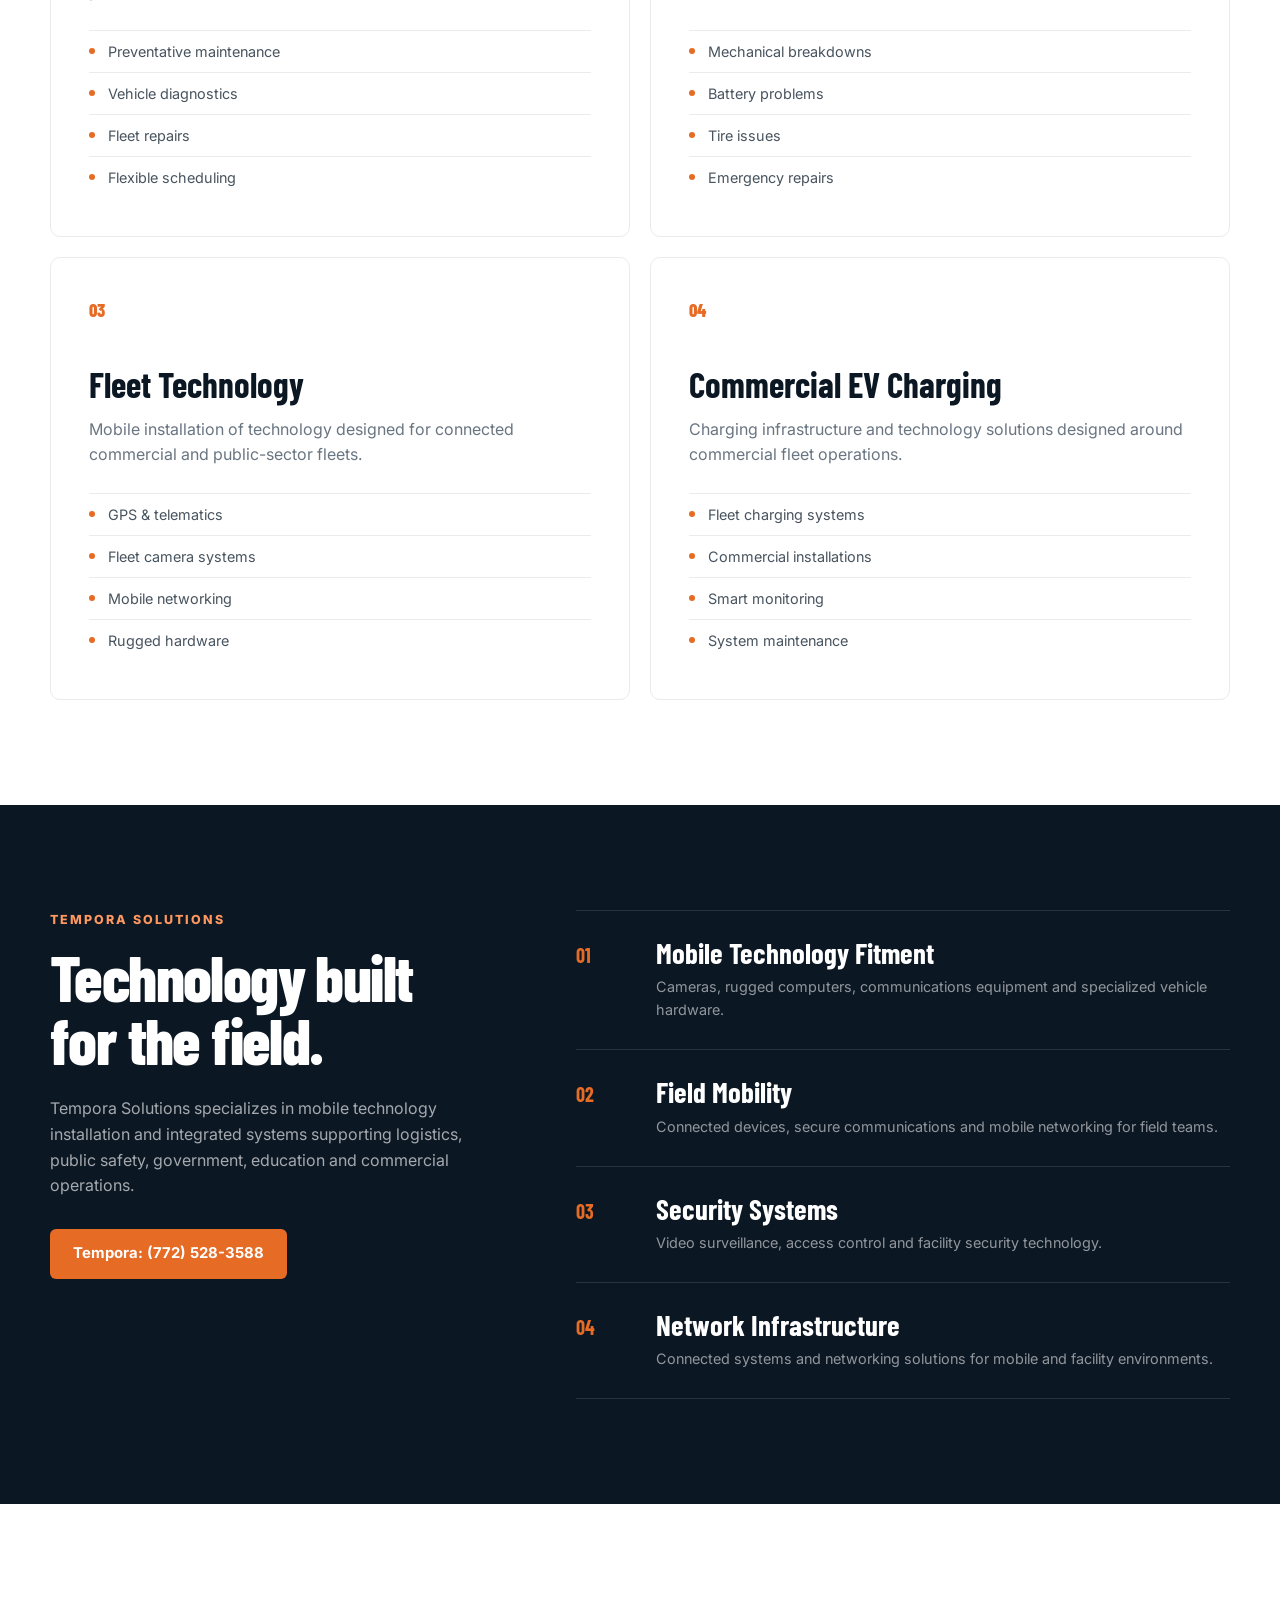
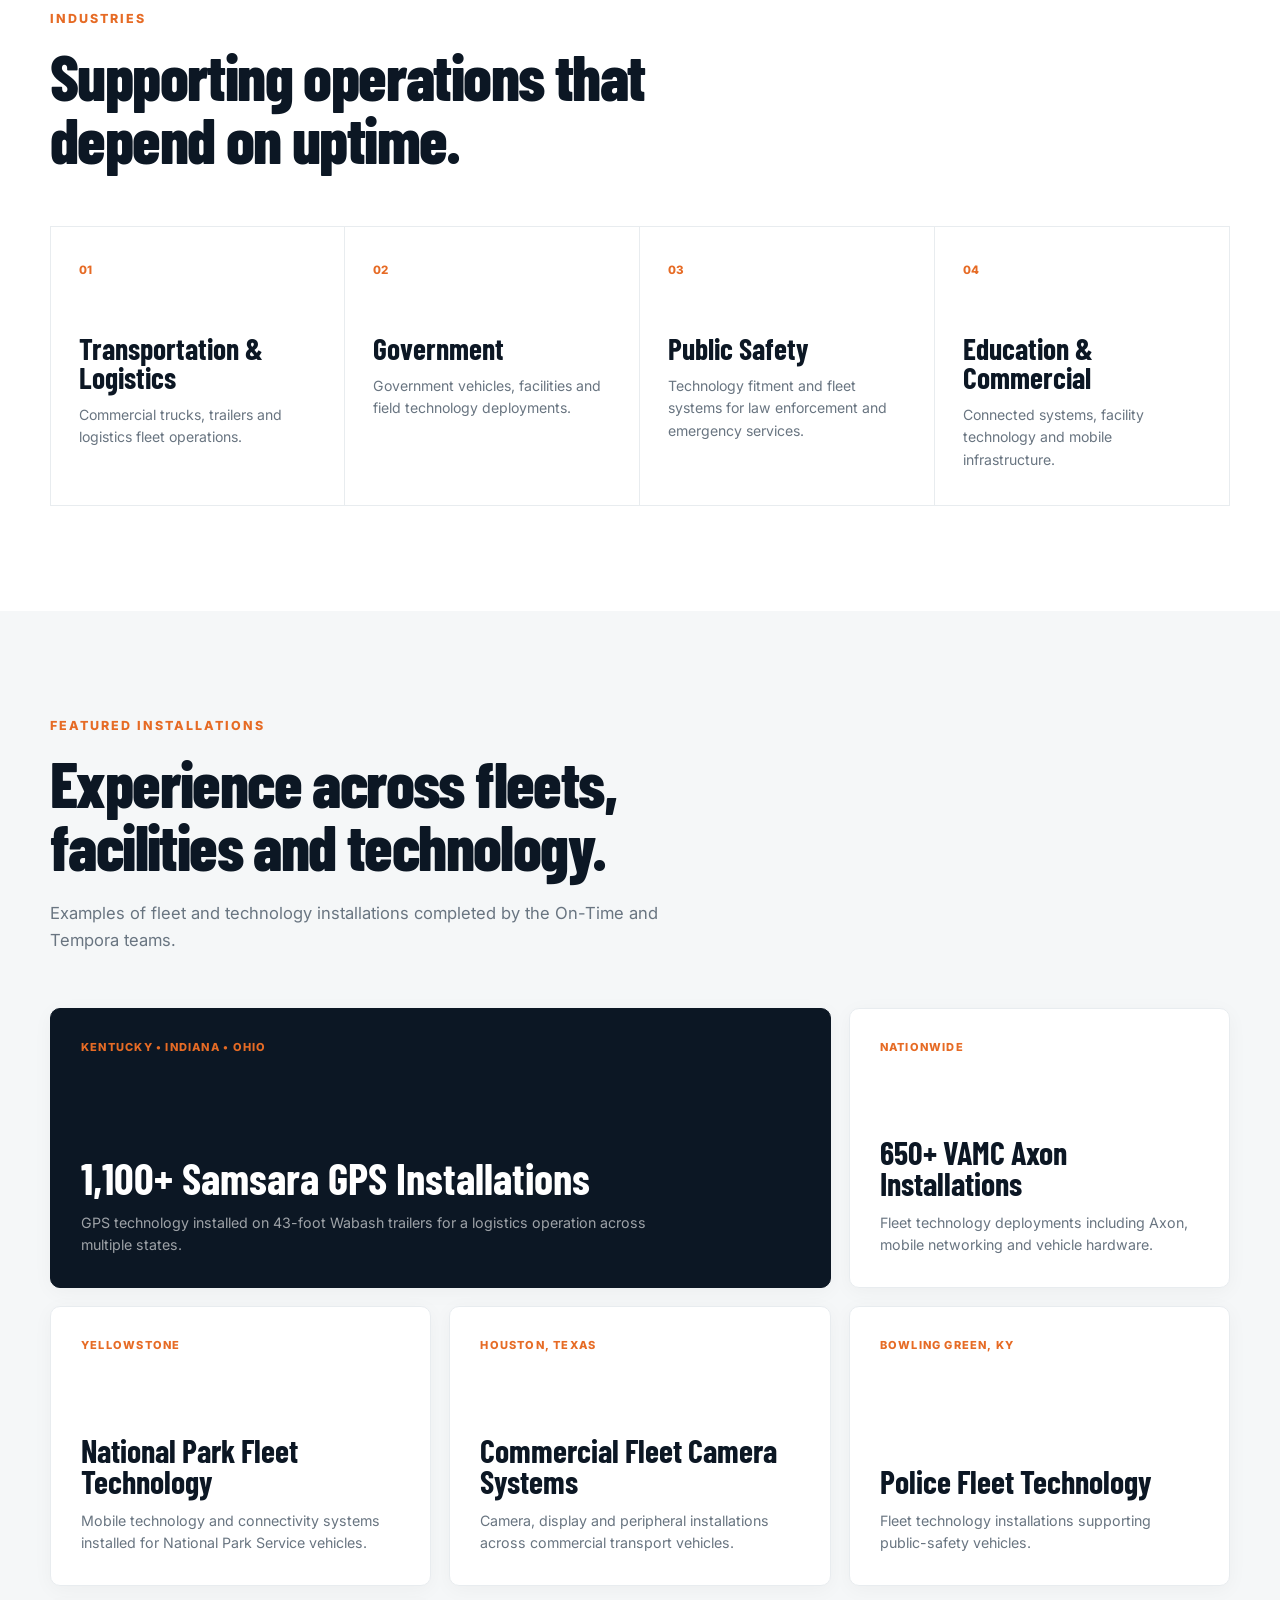
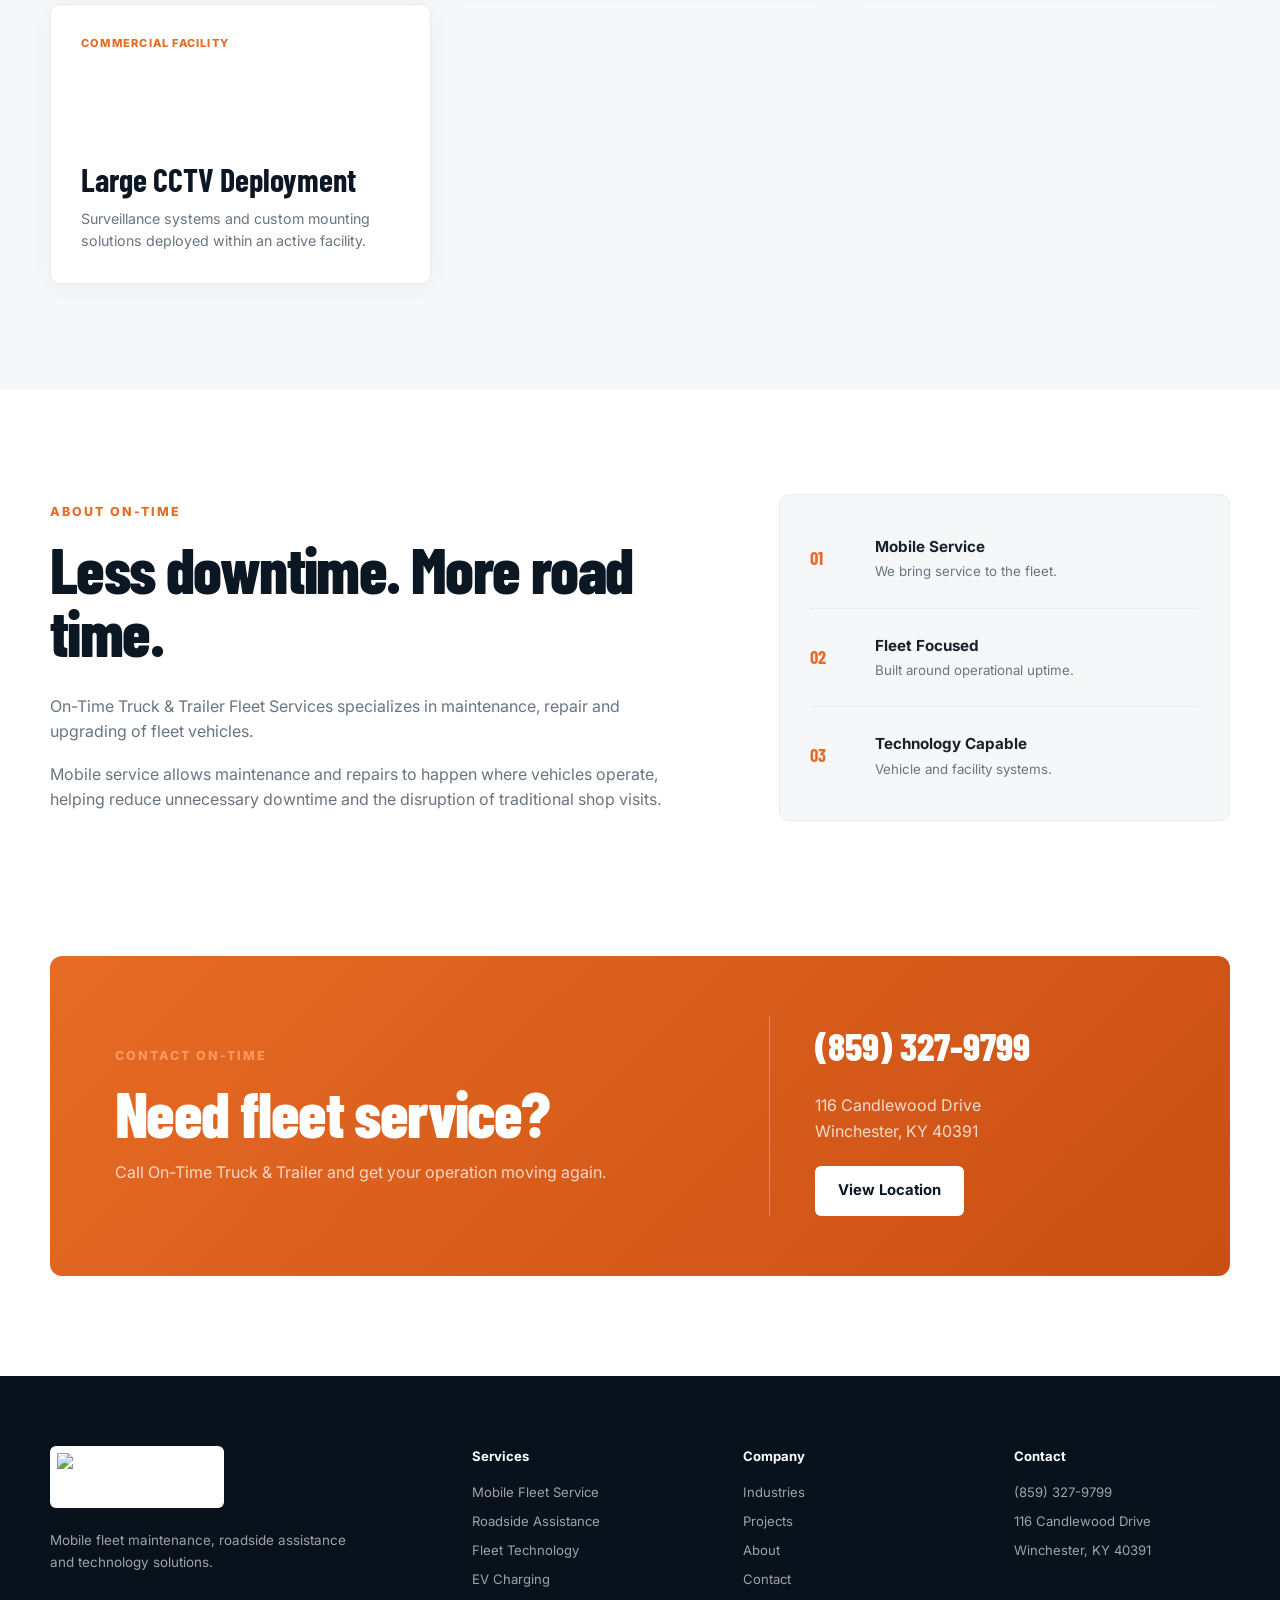
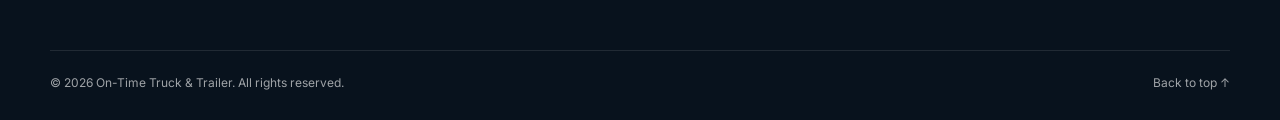
==== commit bbf11097: "a commit" ====
--- a/index.html
+++ b/index.html
@@ -1,313 +1,1298 @@
-<!doctype html>
+<!DOCTYPE html>
 <html lang="en">
+
 <head>
-  <meta charset="utf-8" />
-  <meta name="viewport" content="width=device-width, initial-scale=1" />
-  <meta name="description" content="On-Time Truck & Trailer Fleet Services provides mobile fleet maintenance, roadside assistance, fleet technology, field mobility and commercial EV charging solutions." />
-  <title>On-Time Truck & Trailer | Mobile Fleet Service</title>
-  <link rel="preconnect" href="https://fonts.googleapis.com">
-  <link rel="preconnect" href="https://fonts.gstatic.com" crossorigin>
-  <link href="https://fonts.googleapis.com/css2?family=Barlow+Condensed:wght@600;700;800&family=Inter:wght@400;500;600;700&display=swap" rel="stylesheet">
-  <link rel="stylesheet" href="styles.css" />
+  <meta charset="UTF-8">
+
+  <meta
+    name="viewport"
+    content="width=device-width, initial-scale=1.0"
+  >
+
+  <title>
+    On-Time Truck & Trailer | Mobile Fleet Service & Roadside Assistance
+  </title>
+
+  <meta
+    name="description"
+    content="On-Time Truck & Trailer provides mobile fleet maintenance, truck and trailer repair, 24/7 roadside assistance, fleet technology and commercial EV charging solutions."
+  >
+
+  <!-- Keeps a GitHub preview from competing with the real website in search -->
+  <link
+    rel="canonical"
+    href="https://ontimetruckandtrailer.com/"
+  >
+
+  <!-- Fonts -->
+  <link
+    rel="preconnect"
+    href="https://fonts.googleapis.com"
+  >
+
+  <link
+    rel="preconnect"
+    href="https://fonts.gstatic.com"
+    crossorigin
+  >
+
+  <link
+    href="https://fonts.googleapis.com/css2?family=Barlow+Condensed:wght@600;700;800&family=Inter:wght@400;500;600;700&display=swap"
+    rel="stylesheet"
+  >
+
+  <!-- Favicon -->
+  <link
+    rel="icon"
+    type="image/jpeg"
+    href="https://ontimetruckandtrailer.com/wp-content/uploads/2025/05/cropped-LogoOTTT.jpg"
+  >
+
+  <!-- Styles -->
+  <link
+    rel="stylesheet"
+    href="styles.css"
+  >
+
+  <!-- Social Sharing -->
+  <meta
+    property="og:title"
+    content="On-Time Truck & Trailer Fleet Services"
+  >
+
+  <meta
+    property="og:description"
+    content="Mobile fleet repair, roadside assistance and fleet technology solutions."
+  >
+
+  <meta
+    property="og:type"
+    content="website"
+  >
+
+  <meta
+    property="og:url"
+    content="https://ontimetruckandtrailer.com/"
+  >
+
+  <meta
+    property="og:image"
+    content="https://ontimetruckandtrailer.com/wp-content/uploads/2025/05/cropped-LogoOTTT.jpg"
+  >
+
+  <!-- Business information for search engines -->
+  <script type="application/ld+json">
+  {
+    "@context": "https://schema.org",
+    "@type": "AutomotiveBusiness",
+    "name": "On-Time Truck & Trailer Fleet Services",
+    "url": "https://ontimetruckandtrailer.com/",
+    "telephone": "+1-859-327-9799",
+    "address": {
+      "@type": "PostalAddress",
+      "streetAddress": "116 Candlewood Drive",
+      "addressLocality": "Winchester",
+      "addressRegion": "KY",
+      "postalCode": "40391",
+      "addressCountry": "US"
+    },
+    "description": "Mobile fleet maintenance, truck and trailer repair, roadside assistance and fleet technology solutions."
+  }
+  </script>
 </head>
+
+
 <body>
-  <a class="skip-link" href="#main">Skip to content</a>
+
+  <!-- =========================
+       HEADER
+  ========================== -->
 
   <header class="site-header" id="top">
+
     <div class="utility-bar">
-      <div class="container utility-inner">
-        <span>Mobile fleet service • Winchester, Kentucky</span>
-        <a href="tel:+18593279799">24/7 Roadside: (859) 327-9799</a>
+
+      <div class="container utility-content">
+
+        <span>
+          Mobile Fleet Service • Winchester, Kentucky
+        </span>
+
+        <div class="utility-phones">
+
+          <a href="tel:+18593279799">
+            On-Time: (859) 327-9799
+          </a>
+
+          <span class="utility-divider">
+            |
+          </span>
+
+          <a href="tel:+17725283588">
+            Tempora: (772) 528-3588
+          </a>
+
+        </div>
+
       </div>
+
     </div>
 
-    <nav class="nav container" aria-label="Primary navigation">
-      <a class="brand" href="#top" aria-label="On-Time Truck and Trailer home">
-        <span class="brand-mark" aria-hidden="true">OT</span>
-        <span class="brand-copy">
-          <strong>ON-TIME</strong>
-          <small>TRUCK &amp; TRAILER</small>
+
+    <div class="main-nav-wrapper">
+
+      <nav class="container main-nav">
+
+        <a
+          href="#top"
+          class="brand"
+          aria-label="On-Time Truck and Trailer home"
+        >
+
+          <img
+            src="https://ontimetruckandtrailer.com/wp-content/uploads/2025/05/cropped-LogoOTTT.jpg"
+            alt="On-Time Truck and Trailer"
+            class="brand-logo"
+          >
+
+        </a>
+
+
+        <button
+          class="menu-toggle"
+          aria-label="Open navigation"
+          aria-expanded="false"
+          type="button"
+        >
+
+          <span></span>
+          <span></span>
+          <span></span>
+
+        </button>
+
+
+        <div class="nav-links">
+
+          <a href="#services">
+            Services
+          </a>
+
+          <a href="#technology">
+            Technology
+          </a>
+
+          <a href="#industries">
+            Industries
+          </a>
+
+          <a href="#projects">
+            Projects
+          </a>
+
+          <a href="#about">
+            About
+          </a>
+
+          <a
+            href="tel:+18593279799"
+            class="nav-button"
+          >
+            Call Now
+          </a>
+
+        </div>
+
+      </nav>
+
+    </div>
+
+  </header>
+
+
+
+  <main>
+
+    <!-- =========================
+         HERO
+    ========================== -->
+
+    <section class="hero">
+
+      <div class="container hero-grid">
+
+        <div class="hero-copy reveal">
+
+          <p class="eyebrow">
+            MOBILE FLEET SERVICE
+          </p>
+
+          <h1>
+            Keep your fleet
+            <span>moving.</span>
+          </h1>
+
+          <p class="hero-description">
+            Mobile maintenance, emergency roadside repair and
+            fleet technology support delivered where your
+            vehicles and operations need it.
+          </p>
+
+
+          <div class="hero-actions">
+
+            <a
+              href="tel:+18593279799"
+              class="button button-primary"
+            >
+              Call (859) 327-9799
+            </a>
+
+            <a
+              href="#services"
+              class="button button-outline"
+            >
+              View Services
+            </a>
+
+          </div>
+
+
+          <div class="hero-features">
+
+            <div>
+              <strong>24/7</strong>
+              <span>Roadside Support</span>
+            </div>
+
+            <div>
+              <strong>Mobile</strong>
+              <span>Fleet Service</span>
+            </div>
+
+            <div>
+              <strong>Nationwide</strong>
+              <span>Technology Installs</span>
+            </div>
+
+          </div>
+
+        </div>
+
+
+
+        <div class="hero-panel reveal">
+
+          <div class="hero-panel-label">
+            YOUR PARTNER IN UPTIME
+          </div>
+
+          <div class="hero-panel-main">
+
+            <div class="status-row">
+
+              <span class="status-dot"></span>
+
+              <span>
+                MOBILE SERVICE AVAILABLE
+              </span>
+
+            </div>
+
+
+            <h2>
+              Shop-quality service without the shop delay.
+            </h2>
+
+            <p>
+              On-Time brings technicians, tools and service
+              capability directly to fleet lots, facilities,
+              job sites and roadside locations.
+            </p>
+
+
+            <div class="panel-service">
+
+              <span>01</span>
+
+              <div>
+                <strong>Maintenance</strong>
+                <small>
+                  Preventative and scheduled fleet service
+                </small>
+              </div>
+
+            </div>
+
+
+            <div class="panel-service">
+
+              <span>02</span>
+
+              <div>
+                <strong>Repair</strong>
+                <small>
+                  Diagnostics and unexpected repairs
+                </small>
+              </div>
+
+            </div>
+
+
+            <div class="panel-service">
+
+              <span>03</span>
+
+              <div>
+                <strong>Roadside</strong>
+                <small>
+                  Emergency fleet support
+                </small>
+              </div>
+
+            </div>
+
+          </div>
+
+        </div>
+
+      </div>
+
+    </section>
+
+
+
+    <!-- =========================
+         SERVICE STRIP
+    ========================== -->
+
+    <section class="service-strip">
+
+      <div class="container service-strip-grid">
+
+        <div>
+          <span>01</span>
+          <strong>Truck & Trailer</strong>
+          <small>Maintenance & Repair</small>
+        </div>
+
+        <div>
+          <span>02</span>
+          <strong>Roadside</strong>
+          <small>Emergency Support</small>
+        </div>
+
+        <div>
+          <span>03</span>
+          <strong>Fleet Technology</strong>
+          <small>Mobile Installation</small>
+        </div>
+
+        <div>
+          <span>04</span>
+          <strong>EV Infrastructure</strong>
+          <small>Commercial Charging</small>
+        </div>
+
+      </div>
+
+    </section>
+
+
+
+    <!-- =========================
+         SERVICES
+    ========================== -->
+
+    <section
+      class="section"
+      id="services"
+    >
+
+      <div class="container">
+
+        <div class="section-heading reveal">
+
+          <p class="eyebrow">
+            ON-TIME SERVICES
+          </p>
+
+          <h2>
+            Fleet service where the work happens.
+          </h2>
+
+          <p>
+            Reduce unnecessary shop visits and keep vehicles
+            productive with mobile maintenance, repair and
+            emergency support.
+          </p>
+
+        </div>
+
+
+        <div class="cards-grid">
+
+
+          <article
+            class="service-card reveal"
+            id="mobile-fleet-service"
+          >
+
+            <div class="card-number">
+              01
+            </div>
+
+            <h3>
+              Mobile Fleet Service
+            </h3>
+
+            <p>
+              Routine maintenance, diagnostics and repairs
+              performed directly at your fleet location.
+            </p>
+
+            <ul>
+              <li>
+                Preventative maintenance
+              </li>
+
+              <li>
+                Vehicle diagnostics
+              </li>
+
+              <li>
+                Fleet repairs
+              </li>
+
+              <li>
+                Flexible scheduling
+              </li>
+            </ul>
+
+          </article>
+
+
+
+          <article
+            class="service-card reveal"
+            id="roadside-assistance"
+          >
+
+            <div class="card-number">
+              02
+            </div>
+
+            <h3>
+              24/7 Roadside Assistance
+            </h3>
+
+            <p>
+              Rapid-response roadside support for trucks,
+              trailers and fleet vehicles in selected areas.
+            </p>
+
+            <ul>
+              <li>
+                Mechanical breakdowns
+              </li>
+
+              <li>
+                Battery problems
+              </li>
+
+              <li>
+                Tire issues
+              </li>
+
+              <li>
+                Emergency repairs
+              </li>
+            </ul>
+
+          </article>
+
+
+
+          <article
+            class="service-card reveal"
+            id="fleet-technology"
+          >
+
+            <div class="card-number">
+              03
+            </div>
+
+            <h3>
+              Fleet Technology
+            </h3>
+
+            <p>
+              Mobile installation of technology designed
+              for connected commercial and public-sector fleets.
+            </p>
+
+            <ul>
+              <li>
+                GPS & telematics
+              </li>
+
+              <li>
+                Fleet camera systems
+              </li>
+
+              <li>
+                Mobile networking
+              </li>
+
+              <li>
+                Rugged hardware
+              </li>
+            </ul>
+
+          </article>
+
+
+
+          <article
+            class="service-card reveal"
+            id="ev-charging"
+          >
+
+            <div class="card-number">
+              04
+            </div>
+
+            <h3>
+              Commercial EV Charging
+            </h3>
+
+            <p>
+              Charging infrastructure and technology
+              solutions designed around commercial fleet
+              operations.
+            </p>
+
+            <ul>
+              <li>
+                Fleet charging systems
+              </li>
+
+              <li>
+                Commercial installations
+              </li>
+
+              <li>
+                Smart monitoring
+              </li>
+
+              <li>
+                System maintenance
+              </li>
+            </ul>
+
+          </article>
+
+        </div>
+
+      </div>
+
+    </section>
+
+
+
+    <!-- =========================
+         TECHNOLOGY
+    ========================== -->
+
+    <section
+      class="section technology-section"
+      id="technology"
+    >
+
+      <div class="container technology-grid">
+
+        <div class="technology-intro reveal">
+
+          <p class="eyebrow light-eyebrow">
+            TEMPORA SOLUTIONS
+          </p>
+
+          <h2>
+            Technology built for the field.
+          </h2>
+
+          <p>
+            Tempora Solutions specializes in mobile technology
+            installation and integrated systems supporting
+            logistics, public safety, government, education
+            and commercial operations.
+          </p>
+
+          <a
+            href="tel:+17725283588"
+            class="button button-primary"
+          >
+            Tempora: (772) 528-3588
+          </a>
+
+        </div>
+
+
+        <div class="technology-services">
+
+
+          <div class="technology-item reveal">
+
+            <span>01</span>
+
+            <div>
+              <h3>
+                Mobile Technology Fitment
+              </h3>
+
+              <p>
+                Cameras, rugged computers, communications
+                equipment and specialized vehicle hardware.
+              </p>
+            </div>
+
+          </div>
+
+
+
+          <div class="technology-item reveal">
+
+            <span>02</span>
+
+            <div>
+              <h3>
+                Field Mobility
+              </h3>
+
+              <p>
+                Connected devices, secure communications
+                and mobile networking for field teams.
+              </p>
+            </div>
+
+          </div>
+
+
+
+          <div class="technology-item reveal">
+
+            <span>03</span>
+
+            <div>
+              <h3>
+                Security Systems
+              </h3>
+
+              <p>
+                Video surveillance, access control and
+                facility security technology.
+              </p>
+            </div>
+
+          </div>
+
+
+
+          <div class="technology-item reveal">
+
+            <span>04</span>
+
+            <div>
+              <h3>
+                Network Infrastructure
+              </h3>
+
+              <p>
+                Connected systems and networking solutions
+                for mobile and facility environments.
+              </p>
+            </div>
+
+          </div>
+
+
+        </div>
+
+      </div>
+
+    </section>
+
+
+
+    <!-- =========================
+         INDUSTRIES
+    ========================== -->
+
+    <section
+      class="section"
+      id="industries"
+    >
+
+      <div class="container">
+
+        <div class="section-heading reveal">
+
+          <p class="eyebrow">
+            INDUSTRIES
+          </p>
+
+          <h2>
+            Supporting operations that depend on uptime.
+          </h2>
+
+        </div>
+
+
+        <div class="industries-grid">
+
+
+          <article class="industry-card reveal">
+
+            <span>
+              01
+            </span>
+
+            <h3>
+              Transportation & Logistics
+            </h3>
+
+            <p>
+              Commercial trucks, trailers and logistics
+              fleet operations.
+            </p>
+
+          </article>
+
+
+
+          <article class="industry-card reveal">
+
+            <span>
+              02
+            </span>
+
+            <h3>
+              Government
+            </h3>
+
+            <p>
+              Government vehicles, facilities and field
+              technology deployments.
+            </p>
+
+          </article>
+
+
+
+          <article class="industry-card reveal">
+
+            <span>
+              03
+            </span>
+
+            <h3>
+              Public Safety
+            </h3>
+
+            <p>
+              Technology fitment and fleet systems for
+              law enforcement and emergency services.
+            </p>
+
+          </article>
+
+
+
+          <article class="industry-card reveal">
+
+            <span>
+              04
+            </span>
+
+            <h3>
+              Education & Commercial
+            </h3>
+
+            <p>
+              Connected systems, facility technology and
+              mobile infrastructure.
+            </p>
+
+          </article>
+
+
+        </div>
+
+      </div>
+
+    </section>
+
+
+
+    <!-- =========================
+         PROJECTS
+    ========================== -->
+
+    <section
+      class="section projects-section"
+      id="projects"
+    >
+
+      <div class="container">
+
+        <div class="section-heading reveal">
+
+          <p class="eyebrow">
+            FEATURED INSTALLATIONS
+          </p>
+
+          <h2>
+            Experience across fleets, facilities and technology.
+          </h2>
+
+          <p>
+            Examples of fleet and technology installations
+            completed by the On-Time and Tempora teams.
+          </p>
+
+        </div>
+
+
+        <div class="projects-grid">
+
+
+          <article
+            class="project-card project-large reveal"
+            id="samsara-gps-installations"
+          >
+
+            <div class="project-location">
+              KENTUCKY • INDIANA • OHIO
+            </div>
+
+            <h3>
+              1,100+ Samsara GPS Installations
+            </h3>
+
+            <p>
+              GPS technology installed on 43-foot Wabash
+              trailers for a logistics operation across
+              multiple states.
+            </p>
+
+          </article>
+
+
+
+          <article
+            class="project-card reveal"
+            id="axon-fleet-installations"
+          >
+
+            <div class="project-location">
+              NATIONWIDE
+            </div>
+
+            <h3>
+              650+ VAMC Axon Installations
+            </h3>
+
+            <p>
+              Fleet technology deployments including Axon,
+              mobile networking and vehicle hardware.
+            </p>
+
+          </article>
+
+
+
+          <article
+            class="project-card reveal"
+            id="yellowstone-installation"
+          >
+
+            <div class="project-location">
+              YELLOWSTONE
+            </div>
+
+            <h3>
+              National Park Fleet Technology
+            </h3>
+
+            <p>
+              Mobile technology and connectivity systems
+              installed for National Park Service vehicles.
+            </p>
+
+          </article>
+
+
+
+          <article
+            class="project-card reveal"
+            id="houston-camera-installation"
+          >
+
+            <div class="project-location">
+              HOUSTON, TEXAS
+            </div>
+
+            <h3>
+              Commercial Fleet Camera Systems
+            </h3>
+
+            <p>
+              Camera, display and peripheral installations
+              across commercial transport vehicles.
+            </p>
+
+          </article>
+
+
+
+          <article
+            class="project-card reveal"
+            id="bowling-green-police"
+          >
+
+            <div class="project-location">
+              BOWLING GREEN, KY
+            </div>
+
+            <h3>
+              Police Fleet Technology
+            </h3>
+
+            <p>
+              Fleet technology installations supporting
+              public-safety vehicles.
+            </p>
+
+          </article>
+
+
+
+          <article
+            class="project-card reveal"
+            id="cctv-installation"
+          >
+
+            <div class="project-location">
+              COMMERCIAL FACILITY
+            </div>
+
+            <h3>
+              Large CCTV Deployment
+            </h3>
+
+            <p>
+              Surveillance systems and custom mounting
+              solutions deployed within an active facility.
+            </p>
+
+          </article>
+
+
+        </div>
+
+      </div>
+
+    </section>
+
+
+
+    <!-- =========================
+         ABOUT
+    ========================== -->
+
+    <section
+      class="section about-section"
+      id="about"
+    >
+
+      <div class="container about-grid">
+
+        <div class="about-content reveal">
+
+          <p class="eyebrow">
+            ABOUT ON-TIME
+          </p>
+
+          <h2>
+            Less downtime. More road time.
+          </h2>
+
+          <p>
+            On-Time Truck & Trailer Fleet Services specializes
+            in maintenance, repair and upgrading of fleet
+            vehicles.
+          </p>
+
+          <p>
+            Mobile service allows maintenance and repairs to
+            happen where vehicles operate, helping reduce
+            unnecessary downtime and the disruption of
+            traditional shop visits.
+          </p>
+
+        </div>
+
+
+        <div class="about-panel reveal">
+
+          <div class="about-panel-row">
+
+            <span>01</span>
+
+            <div>
+              <strong>
+                Mobile Service
+              </strong>
+
+              <small>
+                We bring service to the fleet.
+              </small>
+            </div>
+
+          </div>
+
+
+          <div class="about-panel-row">
+
+            <span>02</span>
+
+            <div>
+              <strong>
+                Fleet Focused
+              </strong>
+
+              <small>
+                Built around operational uptime.
+              </small>
+            </div>
+
+          </div>
+
+
+          <div class="about-panel-row">
+
+            <span>03</span>
+
+            <div>
+              <strong>
+                Technology Capable
+              </strong>
+
+              <small>
+                Vehicle and facility systems.
+              </small>
+            </div>
+
+          </div>
+
+        </div>
+
+      </div>
+
+    </section>
+
+
+
+    <!-- =========================
+         CONTACT
+    ========================== -->
+
+    <section
+      class="contact-section"
+      id="contact"
+    >
+
+      <div class="container contact-card reveal">
+
+        <div>
+
+          <p class="eyebrow light-eyebrow">
+            CONTACT ON-TIME
+          </p>
+
+          <h2>
+            Need fleet service?
+          </h2>
+
+          <p>
+            Call On-Time Truck & Trailer and get your
+            operation moving again.
+          </p>
+
+        </div>
+
+
+        <div class="contact-information">
+
+          <a
+            href="tel:+18593279799"
+            class="contact-phone"
+          >
+            (859) 327-9799
+          </a>
+
+          <p>
+            116 Candlewood Drive<br>
+            Winchester, KY 40391
+          </p>
+
+
+          <a
+            href="https://www.google.com/maps/search/?api=1&query=116+Candlewood+Drive+Winchester+KY+40391"
+            target="_blank"
+            rel="noopener noreferrer"
+            class="button button-white"
+          >
+            View Location
+          </a>
+
+        </div>
+
+      </div>
+
+    </section>
+
+  </main>
+
+
+
+  <!-- =========================
+       FOOTER
+  ========================== -->
+
+  <footer class="footer">
+
+    <div class="container footer-grid">
+
+
+      <div class="footer-company">
+
+        <a
+          href="#top"
+          class="footer-logo-link"
+        >
+
+          <img
+            src="https://ontimetruckandtrailer.com/wp-content/uploads/2025/05/cropped-LogoOTTT.jpg"
+            alt="On-Time Truck and Trailer"
+            class="footer-logo"
+          >
+
+        </a>
+
+        <p>
+          Mobile fleet maintenance, roadside assistance
+          and technology solutions.
+        </p>
+
+      </div>
+
+
+
+      <div class="footer-column">
+
+        <strong>
+          Services
+        </strong>
+
+        <a href="#mobile-fleet-service">
+          Mobile Fleet Service
+        </a>
+
+        <a href="#roadside-assistance">
+          Roadside Assistance
+        </a>
+
+        <a href="#fleet-technology">
+          Fleet Technology
+        </a>
+
+        <a href="#ev-charging">
+          EV Charging
+        </a>
+
+      </div>
+
+
+
+      <div class="footer-column">
+
+        <strong>
+          Company
+        </strong>
+
+        <a href="#industries">
+          Industries
+        </a>
+
+        <a href="#projects">
+          Projects
+        </a>
+
+        <a href="#about">
+          About
+        </a>
+
+        <a href="#contact">
+          Contact
+        </a>
+
+      </div>
+
+
+
+      <div class="footer-column">
+
+        <strong>
+          Contact
+        </strong>
+
+        <a href="tel:+18593279799">
+          (859) 327-9799
+        </a>
+
+        <span>
+          116 Candlewood Drive
         </span>
+
+        <span>
+          Winchester, KY 40391
+        </span>
+
+      </div>
+
+    </div>
+
+
+    <div class="container footer-bottom">
+
+      <span>
+        © <span id="year"></span>
+        On-Time Truck & Trailer.
+        All rights reserved.
+      </span>
+
+      <a href="#top">
+        Back to top ↑
       </a>
 
-      <button class="menu-toggle" type="button" aria-expanded="false" aria-controls="nav-links" aria-label="Open navigation">
-        <span></span><span></span><span></span>
-      </button>
-
-      <div class="nav-links" id="nav-links">
-        <a href="#services">Services</a>
-        <a href="#industries">Industries</a>
-        <a href="#technology">Tempora</a>
-        <a href="#projects">Projects</a>
-        <a href="#about">About</a>
-        <a class="nav-cta" href="tel:+18593279799">Call Now</a>
-      </div>
-    </nav>
-  </header>
-
-  <main id="main">
-    <section class="hero">
-      <div class="hero-grid container">
-        <div class="hero-copy reveal">
-          <p class="eyebrow">MOBILE FLEET SERVICE • ROADSIDE SUPPORT • TECHNOLOGY</p>
-          <h1>Keep your fleet moving. <span>We come to you.</span></h1>
-          <p class="hero-text">Mobile maintenance, emergency roadside repair and fleet technology support for commercial vehicles, public-sector fleets and facilities.</p>
-          <div class="hero-actions">
-            <a class="button button-primary" href="tel:+18593279799">Call (859) 327-9799</a>
-            <a class="button button-secondary" href="#services">Explore Services</a>
-          </div>
-          <div class="hero-notes" aria-label="Service highlights">
-            <span>24/7 roadside assistance in selected areas</span>
-            <span>Mobile service at your lot, job site or roadside</span>
-          </div>
-        </div>
-
-        <div class="hero-visual reveal" aria-hidden="true">
-          <div class="road-card">
-            <div class="road-card-top">
-              <span class="status-dot"></span>
-              <span>FLEET UPTIME</span>
-            </div>
-            <div class="truck-scene">
-              <div class="truck">
-                <div class="truck-box"></div>
-                <div class="truck-cab"></div>
-                <div class="wheel wheel-one"></div>
-                <div class="wheel wheel-two"></div>
-              </div>
-              <div class="road-line road-line-one"></div>
-              <div class="road-line road-line-two"></div>
-              <div class="road-line road-line-three"></div>
-            </div>
-            <div class="road-card-bottom">
-              <strong>Mobile repair where the work happens.</strong>
-              <span>Less downtime. Fewer shop delays.</span>
-            </div>
-          </div>
-        </div>
-      </div>
-    </section>
-
-    <section class="trust-strip" aria-label="Core capabilities">
-      <div class="container trust-grid">
-        <div><strong>Mobile</strong><span>Fleet repair &amp; maintenance</span></div>
-        <div><strong>24/7</strong><span>Roadside in selected areas</span></div>
-        <div><strong>Nationwide</strong><span>Technology deployments</span></div>
-        <div><strong>Multi-sector</strong><span>Transportation, government &amp; education</span></div>
-      </div>
-    </section>
-
-    <section class="section" id="services">
-      <div class="container">
-        <div class="section-heading reveal">
-          <p class="eyebrow">CORE SERVICES</p>
-          <h2>Fleet support without the shop bottleneck.</h2>
-          <p>On-Time brings technicians, tools and service capability directly to fleet locations, helping organizations reduce downtime and keep vehicles productive.</p>
-        </div>
-
-        <div class="service-grid">
-          <article class="service-card reveal">
-            <div class="icon">01</div>
-            <h3>Mobile Fleet Service</h3>
-            <p>Scheduled maintenance, diagnostics, preventative service, DOT-related support and repair performed at your lot, job site or roadside.</p>
-            <ul>
-              <li>Routine and preventative maintenance</li>
-              <li>Diagnostics and unexpected repairs</li>
-              <li>Flexible fleet scheduling</li>
-            </ul>
-          </article>
-
-          <article class="service-card reveal">
-            <div class="icon">02</div>
-            <h3>24/7 Roadside Assistance</h3>
-            <p>Rapid-response support for transportation fleets in selected service areas when a vehicle is sidelined by an unexpected issue.</p>
-            <ul>
-              <li>Flat tires and battery issues</li>
-              <li>Brake and mechanical problems</li>
-              <li>On-site emergency support</li>
-            </ul>
-          </article>
-
-          <article class="service-card reveal">
-            <div class="icon">03</div>
-            <h3>Mobile Fleet Technology</h3>
-            <p>Installation and support for in-vehicle systems that improve visibility, connectivity and fleet management.</p>
-            <ul>
-              <li>In-car video and cameras</li>
-              <li>GPS, telematics and networking</li>
-              <li>Rugged mobile hardware</li>
-            </ul>
-          </article>
-
-          <article class="service-card reveal">
-            <div class="icon">04</div>
-            <h3>Commercial EV Charging</h3>
-            <p>Commercial charging infrastructure designed around fleet operations, including installation, maintenance and smart system integration.</p>
-            <ul>
-              <li>Commercial fleet charging</li>
-              <li>Load-management capability</li>
-              <li>Monitoring and diagnostics</li>
-            </ul>
-          </article>
-        </div>
-      </div>
-    </section>
-
-    <section class="section section-dark" id="industries">
-      <div class="container industries-layout">
-        <div class="section-heading light reveal">
-          <p class="eyebrow">INDUSTRIES</p>
-          <h2>Built for fleets that cannot afford unnecessary downtime.</h2>
-          <p>Services and technology are used across commercial transportation and public-sector operations, with additional technology support for facilities and field teams.</p>
-        </div>
-        <div class="industry-grid">
-          <div class="industry-card reveal"><span>01</span><h3>Transportation &amp; Logistics</h3><p>Commercial trucks, trailers and fleet operations.</p></div>
-          <div class="industry-card reveal"><span>02</span><h3>Public Safety &amp; Government</h3><p>Law enforcement, fire, EMS and government fleet technology.</p></div>
-          <div class="industry-card reveal"><span>03</span><h3>Education</h3><p>Field mobility, connected systems and facility technology.</p></div>
-          <div class="industry-card reveal"><span>04</span><h3>Commercial Facilities</h3><p>Security, networking, AV and low-voltage systems through Tempora Solutions.</p></div>
-        </div>
-      </div>
-    </section>
-
-    <section class="section" id="technology">
-      <div class="container technology-layout">
-        <div class="technology-intro reveal">
-          <p class="eyebrow">TEMPORA SOLUTIONS</p>
-          <h2>Technology for fleets, field teams and facilities.</h2>
-          <p>Tempora Solutions, the technology division, supports government, education and business organizations with mobile installations and integrated technology systems.</p>
-          <a class="text-link" href="tel:+17725283588">Tempora: (772) 528-3588 <span>↗</span></a>
-        </div>
-
-        <div class="technology-list">
-          <article class="tech-item reveal"><span>01</span><div><h3>Technology Fitment</h3><p>Emergency lighting, communications, rugged computing, camera systems and specialized in-vehicle hardware.</p></div></article>
-          <article class="tech-item reveal"><span>02</span><div><h3>Mobile Services</h3><p>Nationwide technology installation and support delivered by project managers, field engineers and technicians.</p></div></article>
-          <article class="tech-item reveal"><span>03</span><div><h3>Surveillance &amp; Access Control</h3><p>Video surveillance, access management and physical-security systems for organizations and facilities.</p></div></article>
-          <article class="tech-item reveal"><span>04</span><div><h3>Network &amp; Data Security</h3><p>Infrastructure protection, risk identification and resilience-focused network security services.</p></div></article>
-          <article class="tech-item reveal"><span>05</span><div><h3>Field Mobility</h3><p>Connected devices, in-vehicle networks, secure data access and communications for mobile teams.</p></div></article>
-          <article class="tech-item reveal"><span>06</span><div><h3>Low Voltage &amp; AV</h3><p>Video walls, conferencing, interactive displays and intelligent building-control integrations.</p></div></article>
-        </div>
-      </div>
-    </section>
-
-    <section class="section projects-section" id="projects">
-      <div class="container">
-        <div class="section-heading reveal">
-          <p class="eyebrow">PROJECT HIGHLIGHTS</p>
-          <h2>Work that shows the range.</h2>
-          <p>A cleaner snapshot of the installation work featured throughout the original site.</p>
-        </div>
-
-        <div class="project-grid">
-          <article class="project-card project-featured reveal">
-            <div class="project-meta">KENTUCKY • INDIANA • OHIO</div>
-            <h3>1,100+ Samsara GPS installations</h3>
-            <p>GPS technology installed on 43-foot Wabash trailers for a logistics customer across three states.</p>
-          </article>
-          <article class="project-card reveal">
-            <div class="project-meta">HOUSTON, TEXAS</div>
-            <h3>AD Plus camera installations</h3>
-            <p>Dual-facing cameras, mirror peripherals and LCD monitors installed across transport vehicles.</p>
-          </article>
-          <article class="project-card reveal">
-            <div class="project-meta">YELLOWSTONE</div>
-            <h3>National Park Service fleet technology</h3>
-            <p>Axon Fleet 2, Airgain antenna, Cradlepoint router and docking hardware installed for NPS vehicles.</p>
-          </article>
-          <article class="project-card reveal">
-            <div class="project-meta">NATIONWIDE</div>
-            <h3>650+ VAMC Axon F3 installations</h3>
-            <p>Axon F3 systems, Airgain antennas, Cradlepoint routers and mobile docking solutions installed at scale.</p>
-          </article>
-          <article class="project-card reveal">
-            <div class="project-meta">COLORADO</div>
-            <h3>AI camera fleet installation</h3>
-            <p>AI camera systems deployed on tanker trucks for a large petroleum company.</p>
-          </article>
-          <article class="project-card reveal">
-            <div class="project-meta">DISTRIBUTION FACILITY</div>
-            <h3>64-camera CCTV system</h3>
-            <p>A large surveillance deployment using fabricated mounting solutions within an active distribution environment.</p>
-          </article>
-          <article class="project-card reveal">
-            <div class="project-meta">BOWLING GREEN, KENTUCKY</div>
-            <h3>Axon Fleet 3 police installations</h3>
-            <p>Fleet technology installation completed for Bowling Green Police Department vehicles.</p>
-          </article>
-          <article class="project-card reveal">
-            <div class="project-meta">NASA AMES</div>
-            <h3>Peplink fleet connectivity upgrade</h3>
-            <p>Mobile technology work supporting a Google Bus upgrade at NASA Ames Research Center.</p>
-          </article>
-        </div>
-      </div>
-    </section>
-
-    <section class="section about-section" id="about">
-      <div class="container about-layout">
-        <div class="about-copy reveal">
-          <p class="eyebrow">ABOUT ON-TIME</p>
-          <h2>Your partner in uptime.</h2>
-          <p>On-Time Truck &amp; Trailer focuses on bringing shop-quality maintenance, repair and fleet support directly to the places where customers operate. The goal is straightforward: reduce downtime, support compliance and help fleets stay productive.</p>
-          <p>From smaller commercial fleets to large logistics operations, the company combines mobile service with fleet technology and emergency roadside capabilities.</p>
-        </div>
-        <div class="team-panel reveal">
-          <p class="panel-label">TEAM</p>
-          <div class="team-member">
-            <div class="avatar">TM</div>
-            <div><strong>Taylor Moore</strong><span>Operations Manager • Tempora Solutions</span></div>
-          </div>
-          <div class="team-member">
-            <div class="avatar">LH</div>
-            <div><strong>Leland Hobson</strong><span>Team Member • On-Time / Tempora</span></div>
-          </div>
-        </div>
-      </div>
-    </section>
-
-    <section class="contact-section" id="contact">
-      <div class="container contact-card reveal">
-        <div>
-          <p class="eyebrow">NEED FLEET SERVICE?</p>
-          <h2>Get your operation moving again.</h2>
-          <p>On-Time Truck &amp; Trailer Fleet Services<br>116 Candlewood Drive<br>Winchester, KY 40391</p>
-        </div>
-        <div class="contact-actions">
-          <a class="button button-primary" href="tel:+18593279799">Call (859) 327-9799</a>
-          <a class="button button-secondary dark-outline" href="https://www.google.com/maps/search/?api=1&query=116+Candlewood+Drive+Winchester+KY+40391" target="_blank" rel="noopener noreferrer">View Location</a>
-        </div>
-      </div>
-    </section>
-  </main>
-
-  <footer class="footer">
-    <div class="container footer-grid">
-      <div>
-        <a class="brand footer-brand" href="#top">
-          <span class="brand-mark" aria-hidden="true">OT</span>
-          <span class="brand-copy"><strong>ON-TIME</strong><small>TRUCK &amp; TRAILER</small></span>
-        </a>
-        <p>Mobile fleet repair, roadside assistance and technology support.</p>
-      </div>
-      <div>
-        <strong>Navigate</strong>
-        <a href="#services">Services</a>
-        <a href="#technology">Tempora Solutions</a>
-        <a href="#projects">Projects</a>
-        <a href="#about">About</a>
-      </div>
-      <div>
-        <strong>Contact</strong>
-        <a href="tel:+18593279799">(859) 327-9799</a>
-        <span>116 Candlewood Drive</span>
-        <span>Winchester, KY 40391</span>
-      </div>
     </div>
-    <div class="container footer-bottom">
-      <span>© <span id="year"></span> On-Time Truck &amp; Trailer</span>
-      <a href="#top">Back to top ↑</a>
-    </div>
+
   </footer>
 
+
   <script src="script.js"></script>
+
 </body>
-</html>
+
+</html>
--- a/styles.css
+++ b/styles.css
@@ -1,235 +1,1914 @@
+/* =========================================================
+   ON-TIME TRUCK & TRAILER
+   CLEAN WEBSITE STYLES
+========================================================= */
+
+
+/* =========================
+   VARIABLES
+========================= */
+
 :root {
-  --bg: #f4f6f8;
-  --surface: #ffffff;
-  --ink: #0f1720;
-  --muted: #5d6976;
-  --line: #dce2e8;
-  --navy: #0a1623;
-  --navy-2: #111f2e;
-  --orange: #f36b21;
-  --orange-dark: #cf4f0c;
-  --lime: #c8ff3d;
-  --max: 1180px;
-  --radius: 22px;
-  --shadow: 0 24px 70px rgba(8, 20, 31, .14);
-}
-
-* { box-sizing: border-box; }
-html { scroll-behavior: smooth; }
+  --navy: #0c1724;
+  --navy-light: #132437;
+  --blue: #1d344a;
+  --orange: #e66b25;
+  --orange-dark: #c85718;
+  --white: #ffffff;
+  --off-white: #f5f7f8;
+  --light-gray: #e8ecef;
+  --gray: #697581;
+  --text: #17212b;
+
+  --container: 1180px;
+  --radius: 10px;
+
+  --shadow:
+    0 18px 50px rgba(12, 23, 36, 0.09);
+}
+
+
+
+/* =========================
+   RESET
+========================= */
+
+* {
+  box-sizing: border-box;
+  margin: 0;
+  padding: 0;
+}
+
+
+html {
+  scroll-behavior: smooth;
+}
+
+
 body {
-  margin: 0;
-  color: var(--ink);
-  background: var(--bg);
-  font-family: Inter, system-ui, -apple-system, BlinkMacSystemFont, "Segoe UI", sans-serif;
+  font-family: "Inter", sans-serif;
+  color: var(--text);
+  background: var(--white);
   line-height: 1.6;
-}
-body.menu-open { overflow: hidden; }
-a { color: inherit; text-decoration: none; }
-button, a { -webkit-tap-highlight-color: transparent; }
-img { max-width: 100%; display: block; }
-.container { width: min(var(--max), calc(100% - 40px)); margin: 0 auto; }
-.skip-link { position: fixed; left: 12px; top: -60px; z-index: 9999; background: #fff; padding: 10px 14px; border-radius: 10px; }
-.skip-link:focus { top: 12px; }
-
-.utility-bar { background: #06101b; color: #b6c1cc; font-size: 12px; letter-spacing: .04em; }
-.utility-inner { height: 36px; display: flex; justify-content: space-between; align-items: center; gap: 20px; }
-.utility-inner a { color: #fff; font-weight: 700; }
-
-.site-header { position: sticky; top: 0; z-index: 1000; background: rgba(244, 246, 248, .92); backdrop-filter: blur(16px); border-bottom: 1px solid rgba(15, 23, 32, .08); }
-.nav { height: 82px; display: flex; align-items: center; justify-content: space-between; gap: 28px; }
-.brand { display: inline-flex; align-items: center; gap: 11px; flex-shrink: 0; }
-.brand-mark { width: 44px; height: 44px; border-radius: 12px 12px 12px 3px; display: grid; place-items: center; background: var(--orange); color: #fff; font: 800 22px/1 "Barlow Condensed", sans-serif; letter-spacing: -.02em; transform: skew(-4deg); }
-.brand-copy { display: grid; line-height: 1; }
-.brand-copy strong { font: 800 23px/1 "Barlow Condensed", sans-serif; letter-spacing: .04em; }
-.brand-copy small { margin-top: 5px; font-size: 9px; font-weight: 800; letter-spacing: .21em; color: #66717c; }
-.nav-links { display: flex; align-items: center; gap: 28px; font-size: 14px; font-weight: 700; }
-.nav-links > a:not(.nav-cta) { position: relative; }
-.nav-links > a:not(.nav-cta)::after { content: ""; position: absolute; height: 2px; left: 0; right: 100%; bottom: -8px; background: var(--orange); transition: .2s ease; }
-.nav-links > a:not(.nav-cta):hover::after { right: 0; }
-.nav-cta { background: var(--ink); color: #fff; padding: 12px 18px; border-radius: 999px; }
-.menu-toggle { display: none; width: 44px; height: 44px; border: 0; border-radius: 12px; background: var(--ink); padding: 12px; cursor: pointer; }
-.menu-toggle span { display: block; height: 2px; margin: 4px 0; background: #fff; border-radius: 2px; }
-
-.hero { position: relative; overflow: hidden; background: linear-gradient(135deg, #f8f9fb 0%, #edf1f4 65%, #dfe6eb 100%); }
-.hero::before { content: ""; position: absolute; width: 520px; height: 520px; border-radius: 50%; right: -160px; top: -220px; background: radial-gradient(circle, rgba(243, 107, 33, .20), rgba(243, 107, 33, 0) 68%); }
-.hero-grid { min-height: 680px; display: grid; grid-template-columns: 1.03fr .97fr; align-items: center; gap: 70px; padding: 82px 0 92px; }
-.eyebrow { margin: 0 0 14px; color: var(--orange-dark); font-size: 12px; font-weight: 800; letter-spacing: .18em; }
-.hero h1, .section-heading h2, .technology-intro h2, .about-copy h2, .contact-card h2 {
-  margin: 0;
+  overflow-x: hidden;
+}
+
+
+img {
+  display: block;
+  max-width: 100%;
+}
+
+
+a {
+  color: inherit;
+  text-decoration: none;
+}
+
+
+button,
+input,
+textarea {
+  font: inherit;
+}
+
+
+button {
+  cursor: pointer;
+}
+
+
+ul {
+  list-style: none;
+}
+
+
+
+/* =========================
+   GLOBAL
+========================= */
+
+.container {
+  width: min(
+    calc(100% - 40px),
+    var(--container)
+  );
+
+  margin-inline: auto;
+}
+
+
+.section {
+  padding: 105px 0;
+}
+
+
+.eyebrow {
+  color: var(--orange);
+  font-size: 0.78rem;
+  font-weight: 800;
+  letter-spacing: 0.16em;
+  margin-bottom: 16px;
+}
+
+
+.light-eyebrow {
+  color: #ff985e;
+}
+
+
+h1,
+h2,
+h3 {
   font-family: "Barlow Condensed", sans-serif;
+  line-height: 0.98;
+  color: var(--navy);
+}
+
+
+h1 {
+  font-size: clamp(
+    4rem,
+    8vw,
+    7.4rem
+  );
+
   font-weight: 800;
-  letter-spacing: -.025em;
-  line-height: .96;
-}
-.hero h1 { max-width: 720px; font-size: clamp(60px, 7vw, 94px); }
-.hero h1 span { color: var(--orange); }
-.hero-text { max-width: 650px; margin: 28px 0 0; font-size: 19px; color: #475461; }
-.hero-actions { display: flex; flex-wrap: wrap; gap: 12px; margin-top: 34px; }
-.button { display: inline-flex; align-items: center; justify-content: center; min-height: 52px; padding: 0 22px; border-radius: 12px; font-size: 14px; font-weight: 800; transition: transform .18s ease, box-shadow .18s ease, background .18s ease; }
-.button:hover { transform: translateY(-2px); }
-.button-primary { color: #fff; background: var(--orange); box-shadow: 0 14px 30px rgba(243, 107, 33, .26); }
-.button-primary:hover { background: var(--orange-dark); }
-.button-secondary { color: var(--ink); background: #fff; border: 1px solid #cad2da; }
-.hero-notes { display: grid; gap: 8px; margin-top: 30px; font-size: 13px; color: #596571; }
-.hero-notes span::before { content: "✓"; color: #1a7f3f; font-weight: 900; margin-right: 8px; }
-
-.hero-visual { position: relative; }
-.road-card { min-height: 470px; position: relative; overflow: hidden; border-radius: 32px; background: #0a1520; color: #fff; box-shadow: var(--shadow); border: 1px solid rgba(255,255,255,.08); transform: rotate(1.2deg); }
-.road-card::before { content: ""; position: absolute; inset: 0; background: radial-gradient(circle at 72% 20%, rgba(243,107,33,.44), transparent 26%), linear-gradient(145deg, transparent 0 40%, rgba(255,255,255,.04) 40% 41%, transparent 41% 100%); }
-.road-card-top { position: relative; z-index: 2; display: flex; align-items: center; gap: 9px; padding: 24px 28px; font-size: 11px; font-weight: 800; letter-spacing: .18em; color: #cbd5de; }
-.status-dot { width: 8px; height: 8px; border-radius: 50%; background: var(--lime); box-shadow: 0 0 0 5px rgba(200,255,61,.12); }
-.truck-scene { position: absolute; inset: 76px 0 94px; overflow: hidden; background: linear-gradient(180deg, rgba(255,255,255,.02), rgba(255,255,255,0)); }
-.truck { position: absolute; width: 310px; height: 138px; left: 50%; top: 49%; transform: translate(-48%,-50%); }
-.truck-box { position: absolute; width: 205px; height: 96px; left: 0; top: 10px; background: linear-gradient(135deg, #f0f3f6, #aeb8c1); clip-path: polygon(0 0,100% 0,100% 100%,0 100%); border-radius: 5px 3px 3px 5px; }
-.truck-box::after { content: "ON-TIME"; position: absolute; left: 31px; top: 33px; color: #111b24; font: 800 29px/1 "Barlow Condensed", sans-serif; letter-spacing: .06em; }
-.truck-cab { position: absolute; width: 104px; height: 84px; right: 2px; top: 22px; background: var(--orange); clip-path: polygon(0 25%, 30% 0, 82% 0, 100% 34%, 100% 100%, 0 100%); border-radius: 4px 12px 4px 4px; }
-.truck-cab::after { content: ""; position: absolute; width: 40px; height: 23px; right: 17px; top: 12px; background: #172635; clip-path: polygon(5% 0, 82% 0, 100% 100%, 0 100%); }
-.wheel { position: absolute; width: 38px; height: 38px; border-radius: 50%; background: #111; border: 8px solid #303a43; bottom: -14px; box-shadow: inset 0 0 0 3px #78828a; }
-.wheel-one { left: 51px; }
-.wheel-two { right: 34px; }
-.road-line { position: absolute; width: 190px; height: 4px; right: -40px; background: rgba(255,255,255,.18); transform: skewX(-24deg); }
-.road-line-one { top: 52%; }
-.road-line-two { top: 60%; right: 72px; width: 110px; }
-.road-line-three { top: 68%; right: -70px; width: 260px; }
-.road-card-bottom { position: absolute; z-index: 2; left: 0; right: 0; bottom: 0; display: grid; padding: 24px 28px 27px; background: linear-gradient(180deg, transparent, rgba(4,10,16,.9) 36%); }
-.road-card-bottom strong { font: 700 24px/1.1 "Barlow Condensed", sans-serif; }
-.road-card-bottom span { margin-top: 5px; font-size: 13px; color: #9facb8; }
-
-.trust-strip { background: #fff; border-top: 1px solid var(--line); border-bottom: 1px solid var(--line); }
-.trust-grid { display: grid; grid-template-columns: repeat(4,1fr); }
-.trust-grid > div { min-height: 104px; display: grid; align-content: center; gap: 3px; padding: 16px 24px; border-right: 1px solid var(--line); }
-.trust-grid > div:first-child { border-left: 1px solid var(--line); }
-.trust-grid strong { font: 800 25px/1 "Barlow Condensed", sans-serif; }
-.trust-grid span { color: var(--muted); font-size: 12px; }
-
-.section { padding: 108px 0; }
-.section-heading { max-width: 760px; margin-bottom: 44px; }
-.section-heading h2, .technology-intro h2, .about-copy h2, .contact-card h2 { font-size: clamp(44px, 5vw, 66px); }
-.section-heading > p:last-child, .technology-intro > p, .about-copy p, .contact-card p { color: var(--muted); }
-.section-heading > p:last-child { max-width: 700px; font-size: 16px; }
-.service-grid { display: grid; grid-template-columns: repeat(2,1fr); gap: 18px; }
-.service-card { position: relative; overflow: hidden; min-height: 330px; padding: 32px; border-radius: var(--radius); background: #fff; border: 1px solid var(--line); transition: transform .22s ease, box-shadow .22s ease, border-color .22s ease; }
-.service-card:hover { transform: translateY(-5px); box-shadow: 0 22px 48px rgba(15, 23, 32, .09); border-color: #cbd2d8; }
-.service-card .icon { width: 48px; height: 48px; display: grid; place-items: center; border-radius: 14px; background: #fff1e9; color: var(--orange-dark); font: 800 15px/1 Inter, sans-serif; }
-.service-card h3, .industry-card h3, .tech-item h3, .project-card h3 { font-family: "Barlow Condensed", sans-serif; font-weight: 800; line-height: 1.08; }
-.service-card h3 { margin: 22px 0 10px; font-size: 31px; }
-.service-card p { color: var(--muted); }
-.service-card ul { padding: 0; margin: 22px 0 0; list-style: none; display: grid; gap: 8px; font-size: 13px; font-weight: 600; }
-.service-card li::before { content: "•"; margin-right: 8px; color: var(--orange); }
-
-.section-dark { color: #fff; background: var(--navy); }
-.industries-layout { display: grid; grid-template-columns: .95fr 1.05fr; gap: 76px; align-items: start; }
-.section-heading.light { position: sticky; top: 150px; margin: 0; }
-.section-heading.light p:last-child { color: #9eabb7; }
-.industry-grid { display: grid; gap: 14px; }
-.industry-card { padding: 28px; border-radius: 18px; background: var(--navy-2); border: 1px solid rgba(255,255,255,.08); }
-.industry-card span { color: var(--orange); font-size: 11px; font-weight: 800; letter-spacing: .16em; }
-.industry-card h3 { margin: 10px 0 6px; font-size: 30px; }
-.industry-card p { margin: 0; color: #aab4be; font-size: 14px; }
-
-.technology-layout { display: grid; grid-template-columns: .8fr 1.2fr; gap: 76px; align-items: start; }
-.technology-intro { position: sticky; top: 150px; }
-.technology-intro p { max-width: 470px; }
-.text-link { display: inline-flex; gap: 8px; align-items: center; margin-top: 12px; font-weight: 800; color: var(--orange-dark); }
-.technology-list { border-top: 1px solid var(--line); }
-.tech-item { display: grid; grid-template-columns: 64px 1fr; gap: 14px; padding: 29px 0; border-bottom: 1px solid var(--line); }
-.tech-item > span { color: var(--orange-dark); font-size: 11px; font-weight: 800; letter-spacing: .14em; }
-.tech-item h3 { margin: 0 0 6px; font-size: 28px; }
-.tech-item p { margin: 0; color: var(--muted); font-size: 14px; }
-
-.projects-section { background: #e9eef2; }
-.project-grid { display: grid; grid-template-columns: repeat(3,1fr); gap: 16px; }
-.project-card { min-height: 252px; display: flex; flex-direction: column; justify-content: flex-end; padding: 28px; border-radius: 20px; background: #fff; border: 1px solid #d5dde4; }
-.project-card h3 { margin: 10px 0 7px; font-size: 29px; }
-.project-card p { margin: 0; color: var(--muted); font-size: 13px; }
-.project-meta { color: var(--orange-dark); font-size: 10px; font-weight: 800; letter-spacing: .14em; }
-.project-featured { grid-column: span 2; background: var(--orange); color: #fff; border-color: var(--orange); }
-.project-featured .project-meta { color: #3d1a08; }
-.project-featured p { color: #fff3eb; max-width: 640px; }
-.project-featured h3 { font-size: 42px; }
-
-.about-section { background: #fff; }
-.about-layout { display: grid; grid-template-columns: 1.1fr .9fr; gap: 90px; align-items: center; }
-.about-copy p { max-width: 720px; }
-.team-panel { padding: 30px; border-radius: 24px; background: #f2f5f7; border: 1px solid var(--line); }
-.panel-label { margin: 0 0 22px; color: var(--orange-dark); font-size: 11px; font-weight: 800; letter-spacing: .16em; }
-.team-member { display: flex; align-items: center; gap: 15px; padding: 18px 0; border-top: 1px solid #d8dfe5; }
-.team-member:first-of-type { border-top: 0; }
-.avatar { width: 48px; height: 48px; flex: 0 0 48px; display: grid; place-items: center; border-radius: 50%; background: var(--navy); color: #fff; font: 800 16px/1 "Barlow Condensed", sans-serif; }
-.team-member div:last-child { display: grid; }
-.team-member strong { font-size: 15px; }
-.team-member span { color: var(--muted); font-size: 12px; }
-
-.contact-section { padding: 0 0 108px; background: #fff; }
-.contact-card { display: flex; justify-content: space-between; align-items: center; gap: 48px; padding: 50px; border-radius: 30px; background: var(--navy); color: #fff; }
-.contact-card p { color: #aeb9c3; }
-.contact-actions { display: flex; flex-wrap: wrap; gap: 10px; justify-content: flex-end; }
-.dark-outline { color: #fff; background: transparent; border-color: rgba(255,255,255,.25); }
-.dark-outline:hover { background: rgba(255,255,255,.06); }
-
-.footer { padding: 54px 0 24px; background: #06101b; color: #fff; }
-.footer-grid { display: grid; grid-template-columns: 1.5fr .7fr .9fr; gap: 50px; padding-bottom: 42px; }
-.footer-brand .brand-copy small { color: #7f8a95; }
-.footer-grid > div { display: flex; flex-direction: column; align-items: flex-start; gap: 8px; }
-.footer-grid p, .footer-grid a, .footer-grid span { color: #8f9aa5; font-size: 13px; }
-.footer-grid a:hover { color: #fff; }
-.footer-grid strong { margin-bottom: 7px; color: #fff; font-size: 13px; }
-.footer-bottom { padding-top: 20px; border-top: 1px solid rgba(255,255,255,.08); display: flex; justify-content: space-between; align-items: center; color: #75808a; font-size: 11px; }
-.footer-bottom a:hover { color: #fff; }
-
-.reveal { opacity: 0; transform: translateY(18px); transition: opacity .55s ease, transform .55s ease; }
-.reveal.in-view { opacity: 1; transform: translateY(0); }
+  letter-spacing: -0.035em;
+}
+
+
+h2 {
+  font-size: clamp(
+    2.8rem,
+    5vw,
+    4.7rem
+  );
+
+  font-weight: 800;
+  letter-spacing: -0.025em;
+}
+
+
+h3 {
+  font-size: 1.8rem;
+  font-weight: 700;
+}
+
+
+.section-heading {
+  max-width: 740px;
+  margin-bottom: 55px;
+}
+
+
+.section-heading h2 {
+  margin-bottom: 22px;
+}
+
+
+.section-heading > p:last-child {
+  max-width: 650px;
+  color: var(--gray);
+  font-size: 1.04rem;
+}
+
+
+
+/* =========================
+   BUTTONS
+========================= */
+
+.button {
+  min-height: 50px;
+
+  display: inline-flex;
+
+  justify-content: center;
+  align-items: center;
+
+  padding: 12px 23px;
+
+  border-radius: 6px;
+
+  font-weight: 700;
+  font-size: 0.93rem;
+
+  transition:
+    transform 0.2s ease,
+    background 0.2s ease,
+    border-color 0.2s ease;
+}
+
+
+.button:hover {
+  transform: translateY(-2px);
+}
+
+
+.button-primary {
+  background: var(--orange);
+  color: var(--white);
+}
+
+
+.button-primary:hover {
+  background: var(--orange-dark);
+}
+
+
+.button-outline {
+  color: var(--white);
+
+  border:
+    1px solid rgba(255, 255, 255, 0.35);
+}
+
+
+.button-outline:hover {
+  border-color: var(--white);
+}
+
+
+.button-white {
+  background: var(--white);
+  color: var(--navy);
+}
+
+
+.button-white:hover {
+  background: var(--off-white);
+}
+
+
+
+/* =========================================================
+   HEADER
+
+   IMPORTANT:
+   This header is NOT fixed.
+   It scrolls normally with the page.
+========================================================= */
+
+.site-header {
+  position: relative;
+
+  width: 100%;
+
+  background: var(--white);
+
+  z-index: 20;
+}
+
+
+
+/* =========================
+   UTILITY BAR
+========================= */
+
+.utility-bar {
+  background: var(--navy);
+  color: rgba(255, 255, 255, 0.78);
+
+  font-size: 0.74rem;
+
+  letter-spacing: 0.03em;
+}
+
+
+.utility-content {
+  min-height: 34px;
+
+  display: flex;
+
+  align-items: center;
+  justify-content: space-between;
+
+  gap: 20px;
+}
+
+
+.utility-phones {
+  display: flex;
+  align-items: center;
+
+  gap: 12px;
+}
+
+
+.utility-phones a {
+  color: var(--white);
+  font-weight: 600;
+}
+
+
+.utility-phones a:hover {
+  color: #ff985e;
+}
+
+
+.utility-divider {
+  opacity: 0.35;
+}
+
+
+
+/* =========================
+   MAIN NAVIGATION
+========================= */
+
+.main-nav-wrapper {
+  background: var(--white);
+
+  border-bottom:
+    1px solid var(--light-gray);
+}
+
+
+.main-nav {
+  min-height: 88px;
+
+  display: flex;
+
+  align-items: center;
+  justify-content: space-between;
+
+  gap: 30px;
+
+  position: relative;
+}
+
+
+
+/* =========================
+   LOGO
+
+   THIS PREVENTS THE HUGE LOGO
+========================= */
+
+.brand {
+  display: flex;
+
+  align-items: center;
+
+  flex: 0 0 auto;
+}
+
+
+.brand-logo {
+  width: auto;
+
+  height: 56px;
+
+  max-width: 180px;
+
+  object-fit: contain;
+}
+
+
+
+/* =========================
+   NAV LINKS
+========================= */
+
+.nav-links {
+  display: flex;
+
+  align-items: center;
+
+  gap: 28px;
+}
+
+
+.nav-links > a:not(.nav-button) {
+  position: relative;
+
+  color: var(--navy);
+
+  font-size: 0.91rem;
+
+  font-weight: 700;
+}
+
+
+.nav-links > a:not(.nav-button)::after {
+  content: "";
+
+  position: absolute;
+
+  left: 0;
+  bottom: -7px;
+
+  width: 0;
+  height: 2px;
+
+  background: var(--orange);
+
+  transition: width 0.2s ease;
+}
+
+
+.nav-links > a:not(.nav-button):hover::after {
+  width: 100%;
+}
+
+
+.nav-button {
+  padding: 11px 18px;
+
+  border-radius: 5px;
+
+  background: var(--orange);
+
+  color: var(--white);
+
+  font-size: 0.88rem;
+
+  font-weight: 700;
+}
+
+
+.nav-button:hover {
+  background: var(--orange-dark);
+}
+
+
+
+/* =========================
+   MOBILE MENU BUTTON
+========================= */
+
+.menu-toggle {
+  display: none;
+
+  background: transparent;
+
+  border: 0;
+
+  padding: 8px;
+}
+
+
+.menu-toggle span {
+  display: block;
+
+  width: 26px;
+
+  height: 2px;
+
+  margin: 5px 0;
+
+  background: var(--navy);
+
+  transition:
+    transform 0.2s ease,
+    opacity 0.2s ease;
+}
+
+
+
+/* =========================================================
+   HERO
+========================================================= */
+
+.hero {
+  position: relative;
+
+  overflow: hidden;
+
+  background:
+    radial-gradient(
+      circle at 80% 20%,
+      rgba(61, 101, 139, 0.22),
+      transparent 35%
+    ),
+    linear-gradient(
+      135deg,
+      #07111c,
+      #0c1b2b 65%,
+      #122a3e
+    );
+
+  color: var(--white);
+}
+
+
+.hero::after {
+  content: "";
+
+  position: absolute;
+
+  right: -160px;
+  bottom: -260px;
+
+  width: 620px;
+  height: 620px;
+
+  border:
+    1px solid rgba(255, 255, 255, 0.07);
+
+  border-radius: 50%;
+}
+
+
+.hero-grid {
+  min-height: 690px;
+
+  display: grid;
+
+  grid-template-columns:
+    minmax(0, 1.15fr)
+    minmax(350px, 0.75fr);
+
+  align-items: center;
+
+  gap: 75px;
+
+  padding-top: 75px;
+  padding-bottom: 75px;
+
+  position: relative;
+
+  z-index: 2;
+}
+
+
+.hero h1 {
+  color: var(--white);
+
+  margin-bottom: 25px;
+}
+
+
+.hero h1 span {
+  color: var(--orange);
+}
+
+
+.hero-description {
+  max-width: 630px;
+
+  color: rgba(255, 255, 255, 0.72);
+
+  font-size: 1.09rem;
+}
+
+
+.hero-actions {
+  display: flex;
+
+  flex-wrap: wrap;
+
+  gap: 12px;
+
+  margin-top: 35px;
+}
+
+
+.hero-features {
+  display: grid;
+
+  grid-template-columns:
+    repeat(3, 1fr);
+
+  gap: 1px;
+
+  max-width: 650px;
+
+  margin-top: 50px;
+
+  background:
+    rgba(255, 255, 255, 0.12);
+}
+
+
+.hero-features > div {
+  padding: 16px 20px;
+
+  background:
+    rgba(7, 17, 28, 0.68);
+}
+
+
+.hero-features strong {
+  display: block;
+
+  font-family:
+    "Barlow Condensed",
+    sans-serif;
+
+  font-size: 1.55rem;
+
+  color: var(--white);
+}
+
+
+.hero-features span {
+  display: block;
+
+  margin-top: 2px;
+
+  color:
+    rgba(255, 255, 255, 0.58);
+
+  font-size: 0.73rem;
+}
+
+
+
+/* =========================
+   HERO RIGHT PANEL
+========================= */
+
+.hero-panel {
+  border:
+    1px solid rgba(255, 255, 255, 0.13);
+
+  background:
+    rgba(255, 255, 255, 0.055);
+
+  backdrop-filter: blur(10px);
+
+  box-shadow:
+    0 30px 80px rgba(0, 0, 0, 0.25);
+}
+
+
+.hero-panel-label {
+  padding: 13px 24px;
+
+  border-bottom:
+    1px solid rgba(255, 255, 255, 0.12);
+
+  color: rgba(255, 255, 255, 0.55);
+
+  font-size: 0.69rem;
+
+  letter-spacing: 0.16em;
+
+  font-weight: 700;
+}
+
+
+.hero-panel-main {
+  padding: 32px;
+}
+
+
+.status-row {
+  display: flex;
+
+  align-items: center;
+
+  gap: 10px;
+
+  margin-bottom: 24px;
+
+  color: rgba(255, 255, 255, 0.72);
+
+  font-size: 0.72rem;
+
+  font-weight: 700;
+
+  letter-spacing: 0.08em;
+}
+
+
+.status-dot {
+  width: 8px;
+  height: 8px;
+
+  border-radius: 50%;
+
+  background: #50d890;
+
+  box-shadow:
+    0 0 14px rgba(80, 216, 144, 0.7);
+}
+
+
+.hero-panel h2 {
+  color: var(--white);
+
+  font-size: 2.8rem;
+
+  margin-bottom: 18px;
+}
+
+
+.hero-panel-main > p {
+  color: rgba(255, 255, 255, 0.6);
+
+  font-size: 0.91rem;
+
+  margin-bottom: 30px;
+}
+
+
+.panel-service {
+  display: flex;
+
+  align-items: center;
+
+  gap: 16px;
+
+  padding: 15px 0;
+
+  border-top:
+    1px solid rgba(255, 255, 255, 0.1);
+}
+
+
+.panel-service > span {
+  color: var(--orange);
+
+  font-family:
+    "Barlow Condensed",
+    sans-serif;
+
+  font-size: 1.25rem;
+
+  font-weight: 700;
+}
+
+
+.panel-service strong {
+  display: block;
+
+  color: var(--white);
+
+  font-size: 0.91rem;
+}
+
+
+.panel-service small {
+  display: block;
+
+  margin-top: 2px;
+
+  color: rgba(255, 255, 255, 0.47);
+
+  font-size: 0.72rem;
+}
+
+
+
+/* =========================================================
+   SERVICE STRIP
+========================================================= */
+
+.service-strip {
+  border-bottom:
+    1px solid var(--light-gray);
+
+  background: var(--white);
+}
+
+
+.service-strip-grid {
+  display: grid;
+
+  grid-template-columns:
+    repeat(4, 1fr);
+}
+
+
+.service-strip-grid > div {
+  position: relative;
+
+  padding: 28px;
+
+  border-right:
+    1px solid var(--light-gray);
+}
+
+
+.service-strip-grid > div:first-child {
+  border-left:
+    1px solid var(--light-gray);
+}
+
+
+.service-strip-grid span {
+  display: block;
+
+  margin-bottom: 6px;
+
+  color: var(--orange);
+
+  font-size: 0.68rem;
+
+  font-weight: 800;
+}
+
+
+.service-strip-grid strong {
+  display: block;
+
+  color: var(--navy);
+
+  font-family:
+    "Barlow Condensed",
+    sans-serif;
+
+  font-size: 1.45rem;
+}
+
+
+.service-strip-grid small {
+  display: block;
+
+  margin-top: 2px;
+
+  color: var(--gray);
+}
+
+
+
+/* =========================================================
+   SERVICES
+========================================================= */
+
+.cards-grid {
+  display: grid;
+
+  grid-template-columns:
+    repeat(2, 1fr);
+
+  gap: 20px;
+}
+
+
+.service-card {
+  padding: 38px;
+
+  border:
+    1px solid var(--light-gray);
+
+  border-radius: var(--radius);
+
+  background: var(--white);
+
+  transition:
+    transform 0.25s ease,
+    box-shadow 0.25s ease,
+    border-color 0.25s ease;
+}
+
+
+.service-card:hover {
+  transform: translateY(-5px);
+
+  border-color:
+    rgba(230, 107, 37, 0.45);
+
+  box-shadow: var(--shadow);
+}
+
+
+.card-number {
+  margin-bottom: 42px;
+
+  color: var(--orange);
+
+  font-family:
+    "Barlow Condensed",
+    sans-serif;
+
+  font-size: 1.15rem;
+
+  font-weight: 800;
+}
+
+
+.service-card h3 {
+  font-size: 2.2rem;
+
+  margin-bottom: 15px;
+}
+
+
+.service-card > p {
+  color: var(--gray);
+
+  margin-bottom: 25px;
+}
+
+
+.service-card li {
+  position: relative;
+
+  padding:
+    9px 0
+    9px 19px;
+
+  border-top:
+    1px solid var(--light-gray);
+
+  color: #48545f;
+
+  font-size: 0.9rem;
+}
+
+
+.service-card li::before {
+  content: "";
+
+  position: absolute;
+
+  left: 0;
+  top: 17px;
+
+  width: 6px;
+  height: 6px;
+
+  border-radius: 50%;
+
+  background: var(--orange);
+}
+
+
+
+/* =========================================================
+   TECHNOLOGY
+========================================================= */
+
+.technology-section {
+  color: var(--white);
+
+  background: var(--navy);
+}
+
+
+.technology-grid {
+  display: grid;
+
+  grid-template-columns:
+    minmax(0, 0.8fr)
+    minmax(0, 1.2fr);
+
+  gap: 90px;
+
+  align-items: start;
+}
+
+
+.technology-intro {
+  position: sticky;
+
+  top: 30px;
+}
+
+
+.technology-intro h2 {
+  color: var(--white);
+
+  margin-bottom: 25px;
+}
+
+
+.technology-intro > p:not(.eyebrow) {
+  margin-bottom: 30px;
+
+  color:
+    rgba(255, 255, 255, 0.63);
+}
+
+
+.technology-item {
+  display: grid;
+
+  grid-template-columns:
+    60px 1fr;
+
+  gap: 20px;
+
+  padding: 28px 0;
+
+  border-top:
+    1px solid rgba(255, 255, 255, 0.12);
+}
+
+
+.technology-item:last-child {
+  border-bottom:
+    1px solid rgba(255, 255, 255, 0.12);
+}
+
+
+.technology-item > span {
+  color: var(--orange);
+
+  font-family:
+    "Barlow Condensed",
+    sans-serif;
+
+  font-size: 1.25rem;
+
+  font-weight: 700;
+}
+
+
+.technology-item h3 {
+  margin-bottom: 8px;
+
+  color: var(--white);
+}
+
+
+.technology-item p {
+  color:
+    rgba(255, 255, 255, 0.55);
+
+  font-size: 0.9rem;
+}
+
+
+
+/* =========================================================
+   INDUSTRIES
+========================================================= */
+
+.industries-grid {
+  display: grid;
+
+  grid-template-columns:
+    repeat(4, 1fr);
+
+  border-top:
+    1px solid var(--light-gray);
+
+  border-bottom:
+    1px solid var(--light-gray);
+}
+
+
+.industry-card {
+  min-height: 275px;
+
+  padding: 34px 28px;
+
+  border-right:
+    1px solid var(--light-gray);
+}
+
+
+.industry-card:first-child {
+  border-left:
+    1px solid var(--light-gray);
+}
+
+
+.industry-card > span {
+  display: block;
+
+  margin-bottom: 55px;
+
+  color: var(--orange);
+
+  font-size: 0.72rem;
+
+  font-weight: 800;
+}
+
+
+.industry-card h3 {
+  margin-bottom: 12px;
+
+  font-size: 1.85rem;
+}
+
+
+.industry-card p {
+  color: var(--gray);
+
+  font-size: 0.88rem;
+}
+
+
+
+/* =========================================================
+   PROJECTS
+========================================================= */
+
+.projects-section {
+  background: var(--off-white);
+}
+
+
+.projects-grid {
+  display: grid;
+
+  grid-template-columns:
+    repeat(3, 1fr);
+
+  gap: 18px;
+}
+
+
+.project-card {
+  min-height: 280px;
+
+  display: flex;
+
+  flex-direction: column;
+
+  justify-content: flex-end;
+
+  padding: 30px;
+
+  border-radius: var(--radius);
+
+  background: var(--white);
+
+  border:
+    1px solid var(--light-gray);
+
+  box-shadow:
+    0 4px 20px rgba(12, 23, 36, 0.04);
+}
+
+
+.project-large {
+  grid-column: span 2;
+
+  background: var(--navy);
+
+  border-color: var(--navy);
+}
+
+
+.project-location {
+  margin-bottom: auto;
+
+  color: var(--orange);
+
+  font-size: 0.69rem;
+
+  font-weight: 800;
+
+  letter-spacing: 0.11em;
+}
+
+
+.project-card h3 {
+  margin:
+    50px 0
+    12px;
+
+  font-size: 2rem;
+}
+
+
+.project-card p {
+  color: var(--gray);
+
+  font-size: 0.89rem;
+}
+
+
+.project-large h3 {
+  color: var(--white);
+
+  font-size: 2.7rem;
+}
+
+
+.project-large p {
+  color:
+    rgba(255, 255, 255, 0.6);
+
+  max-width: 580px;
+}
+
+
+
+/* =========================================================
+   ABOUT
+========================================================= */
+
+.about-grid {
+  display: grid;
+
+  grid-template-columns:
+    minmax(0, 1fr)
+    minmax(350px, 0.7fr);
+
+  gap: 85px;
+
+  align-items: center;
+}
+
+
+.about-content h2 {
+  margin-bottom: 30px;
+}
+
+
+.about-content > p:not(.eyebrow) {
+  max-width: 690px;
+
+  margin-top: 17px;
+
+  color: var(--gray);
+}
+
+
+.about-panel {
+  padding: 15px 30px;
+
+  border-radius: var(--radius);
+
+  background: var(--off-white);
+
+  border:
+    1px solid var(--light-gray);
+}
+
+
+.about-panel-row {
+  display: grid;
+
+  grid-template-columns:
+    50px 1fr;
+
+  gap: 15px;
+
+  align-items: center;
+
+  padding: 25px 0;
+
+  border-bottom:
+    1px solid var(--light-gray);
+}
+
+
+.about-panel-row:last-child {
+  border-bottom: 0;
+}
+
+
+.about-panel-row > span {
+  color: var(--orange);
+
+  font-family:
+    "Barlow Condensed",
+    sans-serif;
+
+  font-size: 1.15rem;
+
+  font-weight: 700;
+}
+
+
+.about-panel-row strong {
+  display: block;
+
+  font-size: 0.95rem;
+}
+
+
+.about-panel-row small {
+  display: block;
+
+  margin-top: 2px;
+
+  color: var(--gray);
+}
+
+
+
+/* =========================================================
+   CONTACT
+========================================================= */
+
+.contact-section {
+  padding: 30px 0 100px;
+
+  background: var(--white);
+}
+
+
+.contact-card {
+  min-height: 320px;
+
+  display: grid;
+
+  grid-template-columns:
+    1.2fr 0.8fr;
+
+  align-items: center;
+
+  gap: 60px;
+
+  padding: 55px 65px;
+
+  border-radius: 12px;
+
+  background:
+    linear-gradient(
+      135deg,
+      var(--orange),
+      #c94f13
+    );
+
+  color: var(--white);
+}
+
+
+.contact-card h2 {
+  color: var(--white);
+
+  margin-bottom: 15px;
+}
+
+
+.contact-card > div:first-child > p:last-child {
+  max-width: 580px;
+
+  color:
+    rgba(255, 255, 255, 0.75);
+}
+
+
+.contact-information {
+  padding-left: 45px;
+
+  border-left:
+    1px solid rgba(255, 255, 255, 0.28);
+}
+
+
+.contact-phone {
+  display: inline-block;
+
+  margin-bottom: 16px;
+
+  color: var(--white);
+
+  font-family:
+    "Barlow Condensed",
+    sans-serif;
+
+  font-size: 2.4rem;
+
+  font-weight: 800;
+}
+
+
+.contact-information p {
+  margin-bottom: 22px;
+
+  color:
+    rgba(255, 255, 255, 0.78);
+}
+
+
+
+/* =========================================================
+   FOOTER
+========================================================= */
+
+.footer {
+  padding-top: 70px;
+
+  background: #08121d;
+
+  color:
+    rgba(255, 255, 255, 0.61);
+}
+
+
+.footer-grid {
+  display: grid;
+
+  grid-template-columns:
+    1.7fr 1fr 1fr 1fr;
+
+  gap: 55px;
+}
+
+
+.footer-logo-link {
+  display: inline-flex;
+
+  padding: 7px;
+
+  border-radius: 6px;
+
+  background: var(--white);
+}
+
+
+.footer-logo {
+  width: auto;
+
+  height: 48px;
+
+  max-width: 160px;
+
+  object-fit: contain;
+}
+
+
+.footer-company p {
+  max-width: 320px;
+
+  margin-top: 22px;
+
+  font-size: 0.84rem;
+}
+
+
+.footer-column {
+  display: flex;
+
+  flex-direction: column;
+
+  gap: 8px;
+
+  font-size: 0.82rem;
+}
+
+
+.footer-column strong {
+  margin-bottom: 7px;
+
+  color: var(--white);
+}
+
+
+.footer-column a:hover {
+  color: var(--orange);
+}
+
+
+.footer-bottom {
+  display: flex;
+
+  justify-content: space-between;
+
+  align-items: center;
+
+  gap: 20px;
+
+  margin-top: 60px;
+
+  padding:
+    22px 0
+    28px;
+
+  border-top:
+    1px solid rgba(255, 255, 255, 0.1);
+
+  font-size: 0.75rem;
+}
+
+
+.footer-bottom a:hover {
+  color: var(--white);
+}
+
+
+
+/* =========================================================
+   SCROLL REVEAL
+========================================================= */
+
+.reveal {
+  opacity: 0;
+
+  transform:
+    translateY(18px);
+
+  transition:
+    opacity 0.55s ease,
+    transform 0.55s ease;
+}
+
+
+.reveal.visible {
+  opacity: 1;
+
+  transform:
+    translateY(0);
+}
+
+
+
+/* =========================================================
+   TABLET
+========================================================= */
+
+@media (max-width: 1000px) {
+
+  .nav-links {
+    gap: 18px;
+  }
+
+
+  .hero-grid {
+    grid-template-columns: 1fr;
+
+    gap: 50px;
+
+    padding-top: 70px;
+  }
+
+
+  .hero-panel {
+    max-width: 650px;
+  }
+
+
+  .technology-grid {
+    grid-template-columns: 1fr;
+
+    gap: 55px;
+  }
+
+
+  .technology-intro {
+    position: relative;
+
+    top: auto;
+  }
+
+
+  .industries-grid {
+    grid-template-columns:
+      repeat(2, 1fr);
+  }
+
+
+  .industry-card:nth-child(2) {
+    border-right:
+      1px solid var(--light-gray);
+  }
+
+
+  .projects-grid {
+    grid-template-columns:
+      repeat(2, 1fr);
+  }
+
+
+  .about-grid {
+    grid-template-columns: 1fr;
+
+    gap: 50px;
+  }
+
+
+  .footer-grid {
+    grid-template-columns:
+      repeat(2, 1fr);
+  }
+
+}
+
+
+
+/* =========================================================
+   MOBILE NAV
+========================================================= */
+
+@media (max-width: 800px) {
+
+  .utility-content {
+    justify-content: center;
+  }
+
+
+  .utility-content > span:first-child {
+    display: none;
+  }
+
+
+  .utility-divider,
+  .utility-phones a:nth-of-type(2) {
+    display: none;
+  }
+
+
+  .main-nav {
+    min-height: 74px;
+  }
+
+
+  .brand-logo {
+    height: 46px;
+
+    max-width: 150px;
+  }
+
+
+  .menu-toggle {
+    display: block;
+  }
+
+
+  .nav-links {
+    display: none;
+
+    position: absolute;
+
+    left: 0;
+    top: 100%;
+
+    width: 100%;
+
+    flex-direction: column;
+
+    align-items: stretch;
+
+    gap: 0;
+
+    padding: 10px 20px 20px;
+
+    border-top:
+      1px solid var(--light-gray);
+
+    border-bottom:
+      1px solid var(--light-gray);
+
+    background: var(--white);
+
+    box-shadow:
+      0 20px 30px rgba(0, 0, 0, 0.08);
+  }
+
+
+  .nav-links.open {
+    display: flex;
+  }
+
+
+  .nav-links > a:not(.nav-button) {
+    padding: 14px 2px;
+
+    border-bottom:
+      1px solid var(--light-gray);
+  }
+
+
+  .nav-links > a:not(.nav-button)::after {
+    display: none;
+  }
+
+
+  .nav-button {
+    margin-top: 15px;
+
+    text-align: center;
+  }
+
+
+  .menu-toggle.active span:nth-child(1) {
+    transform:
+      translateY(7px)
+      rotate(45deg);
+  }
+
+
+  .menu-toggle.active span:nth-child(2) {
+    opacity: 0;
+  }
+
+
+  .menu-toggle.active span:nth-child(3) {
+    transform:
+      translateY(-7px)
+      rotate(-45deg);
+  }
+
+}
+
+
+
+/* =========================================================
+   SMALL TABLET / LARGE PHONE
+========================================================= */
+
+@media (max-width: 720px) {
+
+  .section {
+    padding: 80px 0;
+  }
+
+
+  .container {
+    width:
+      min(
+        calc(100% - 30px),
+        var(--container)
+      );
+  }
+
+
+  .hero-grid {
+    min-height: auto;
+
+    padding:
+      65px 0
+      70px;
+  }
+
+
+  h1 {
+    font-size:
+      clamp(
+        3.5rem,
+        16vw,
+        5.2rem
+      );
+  }
+
+
+  .hero-description {
+    font-size: 1rem;
+  }
+
+
+  .hero-features {
+    grid-template-columns: 1fr;
+  }
+
+
+  .hero-features > div {
+    display: flex;
+
+    align-items: center;
+
+    justify-content: space-between;
+  }
+
+
+  .service-strip-grid {
+    grid-template-columns:
+      repeat(2, 1fr);
+  }
+
+
+  .service-strip-grid > div {
+    border:
+      1px solid var(--light-gray);
+
+    border-top: 0;
+  }
+
+
+  .cards-grid {
+    grid-template-columns: 1fr;
+  }
+
+
+  .service-card {
+    padding: 30px;
+  }
+
+
+  .industries-grid {
+    grid-template-columns: 1fr;
+  }
+
+
+  .industry-card,
+  .industry-card:first-child,
+  .industry-card:nth-child(2) {
+    border-left:
+      1px solid var(--light-gray);
+
+    border-right:
+      1px solid var(--light-gray);
+
+    border-bottom:
+      1px solid var(--light-gray);
+  }
+
+
+  .projects-grid {
+    grid-template-columns: 1fr;
+  }
+
+
+  .project-large {
+    grid-column: span 1;
+  }
+
+
+  .contact-card {
+    grid-template-columns: 1fr;
+
+    gap: 35px;
+
+    padding: 40px 30px;
+  }
+
+
+  .contact-information {
+    padding-left: 0;
+
+    padding-top: 30px;
+
+    border-left: 0;
+
+    border-top:
+      1px solid rgba(255, 255, 255, 0.3);
+  }
+
+
+  .footer-grid {
+    grid-template-columns: 1fr;
+
+    gap: 35px;
+  }
+
+
+  .footer-bottom {
+    flex-direction: column;
+
+    align-items: flex-start;
+  }
+
+}
+
+
+
+/* =========================================================
+   SMALL PHONE
+========================================================= */
+
+@media (max-width: 450px) {
+
+  .hero-actions {
+    flex-direction: column;
+  }
+
+
+  .hero-actions .button {
+    width: 100%;
+  }
+
+
+  .service-strip-grid {
+    grid-template-columns: 1fr;
+  }
+
+
+  .hero-panel-main {
+    padding: 25px;
+  }
+
+
+  .hero-panel h2 {
+    font-size: 2.3rem;
+  }
+
+
+  .technology-item {
+    grid-template-columns:
+      42px 1fr;
+  }
+
+
+  .contact-phone {
+    font-size: 2rem;
+  }
+
+}
+
+
+
+/* =========================================================
+   ACCESSIBILITY / REDUCED MOTION
+========================================================= */
 
 @media (prefers-reduced-motion: reduce) {
-  html { scroll-behavior: auto; }
-  *, *::before, *::after { transition: none !important; animation: none !important; }
-  .reveal { opacity: 1; transform: none; }
-}
-
-@media (max-width: 980px) {
-  .utility-inner span { display: none; }
-  .utility-inner { justify-content: flex-end; }
-  .menu-toggle { display: block; }
-  .nav-links { position: fixed; inset: 118px 20px auto 20px; display: grid; gap: 0; padding: 16px; border-radius: 18px; background: #fff; box-shadow: var(--shadow); border: 1px solid var(--line); opacity: 0; pointer-events: none; transform: translateY(-12px); transition: .2s ease; }
-  .nav-links.open { opacity: 1; pointer-events: auto; transform: translateY(0); }
-  .nav-links a { padding: 14px 12px; border-bottom: 1px solid #edf0f2; }
-  .nav-links a:last-child { border-bottom: 0; }
-  .nav-cta { margin-top: 10px; text-align: center; }
-  .hero-grid, .industries-layout, .technology-layout, .about-layout { grid-template-columns: 1fr; }
-  .hero-grid { min-height: 0; gap: 40px; padding: 68px 0 78px; }
-  .hero-visual { max-width: 650px; width: 100%; }
-  .trust-grid { grid-template-columns: repeat(2,1fr); }
-  .trust-grid > div:nth-child(odd) { border-left: 1px solid var(--line); }
-  .trust-grid > div { border-bottom: 1px solid var(--line); }
-  .section-heading.light, .technology-intro { position: static; }
-  .project-grid { grid-template-columns: repeat(2,1fr); }
-  .project-featured { grid-column: span 2; }
-  .contact-card { align-items: flex-start; flex-direction: column; }
-  .contact-actions { justify-content: flex-start; }
-}
-
-@media (max-width: 700px) {
-  .container { width: min(var(--max), calc(100% - 28px)); }
-  .nav { height: 72px; }
-  .brand-mark { width: 40px; height: 40px; }
-  .brand-copy strong { font-size: 21px; }
-  .nav-links { inset: 108px 14px auto 14px; }
-  .hero h1 { font-size: clamp(54px, 18vw, 76px); }
-  .hero-text { font-size: 16px; }
-  .hero-actions, .hero-actions .button { width: 100%; }
-  .road-card { min-height: 390px; transform: none; }
-  .truck { transform: translate(-50%,-50%) scale(.78); }
-  .trust-grid { grid-template-columns: 1fr; }
-  .trust-grid > div, .trust-grid > div:nth-child(odd) { border-left: 1px solid var(--line); }
-  .section { padding: 78px 0; }
-  .service-grid, .project-grid { grid-template-columns: 1fr; }
-  .project-featured { grid-column: span 1; }
-  .project-featured h3 { font-size: 33px; }
-  .industries-layout, .technology-layout, .about-layout { gap: 42px; }
-  .tech-item { grid-template-columns: 48px 1fr; }
-  .contact-section { padding-bottom: 78px; }
-  .contact-card { padding: 34px 24px; }
-  .contact-actions, .contact-actions .button { width: 100%; }
-  .footer-grid { grid-template-columns: 1fr; gap: 30px; }
-  .footer-bottom { align-items: flex-start; gap: 10px; flex-direction: column; }
-}
+
+  html {
+    scroll-behavior: auto;
+  }
+
+
+  *,
+  *::before,
+  *::after {
+    transition-duration:
+      0.01ms !important;
+
+    animation-duration:
+      0.01ms !important;
+
+    animation-iteration-count:
+      1 !important;
+  }
+
+
+  .reveal {
+    opacity: 1;
+
+    transform: none;
+  }
+
+}
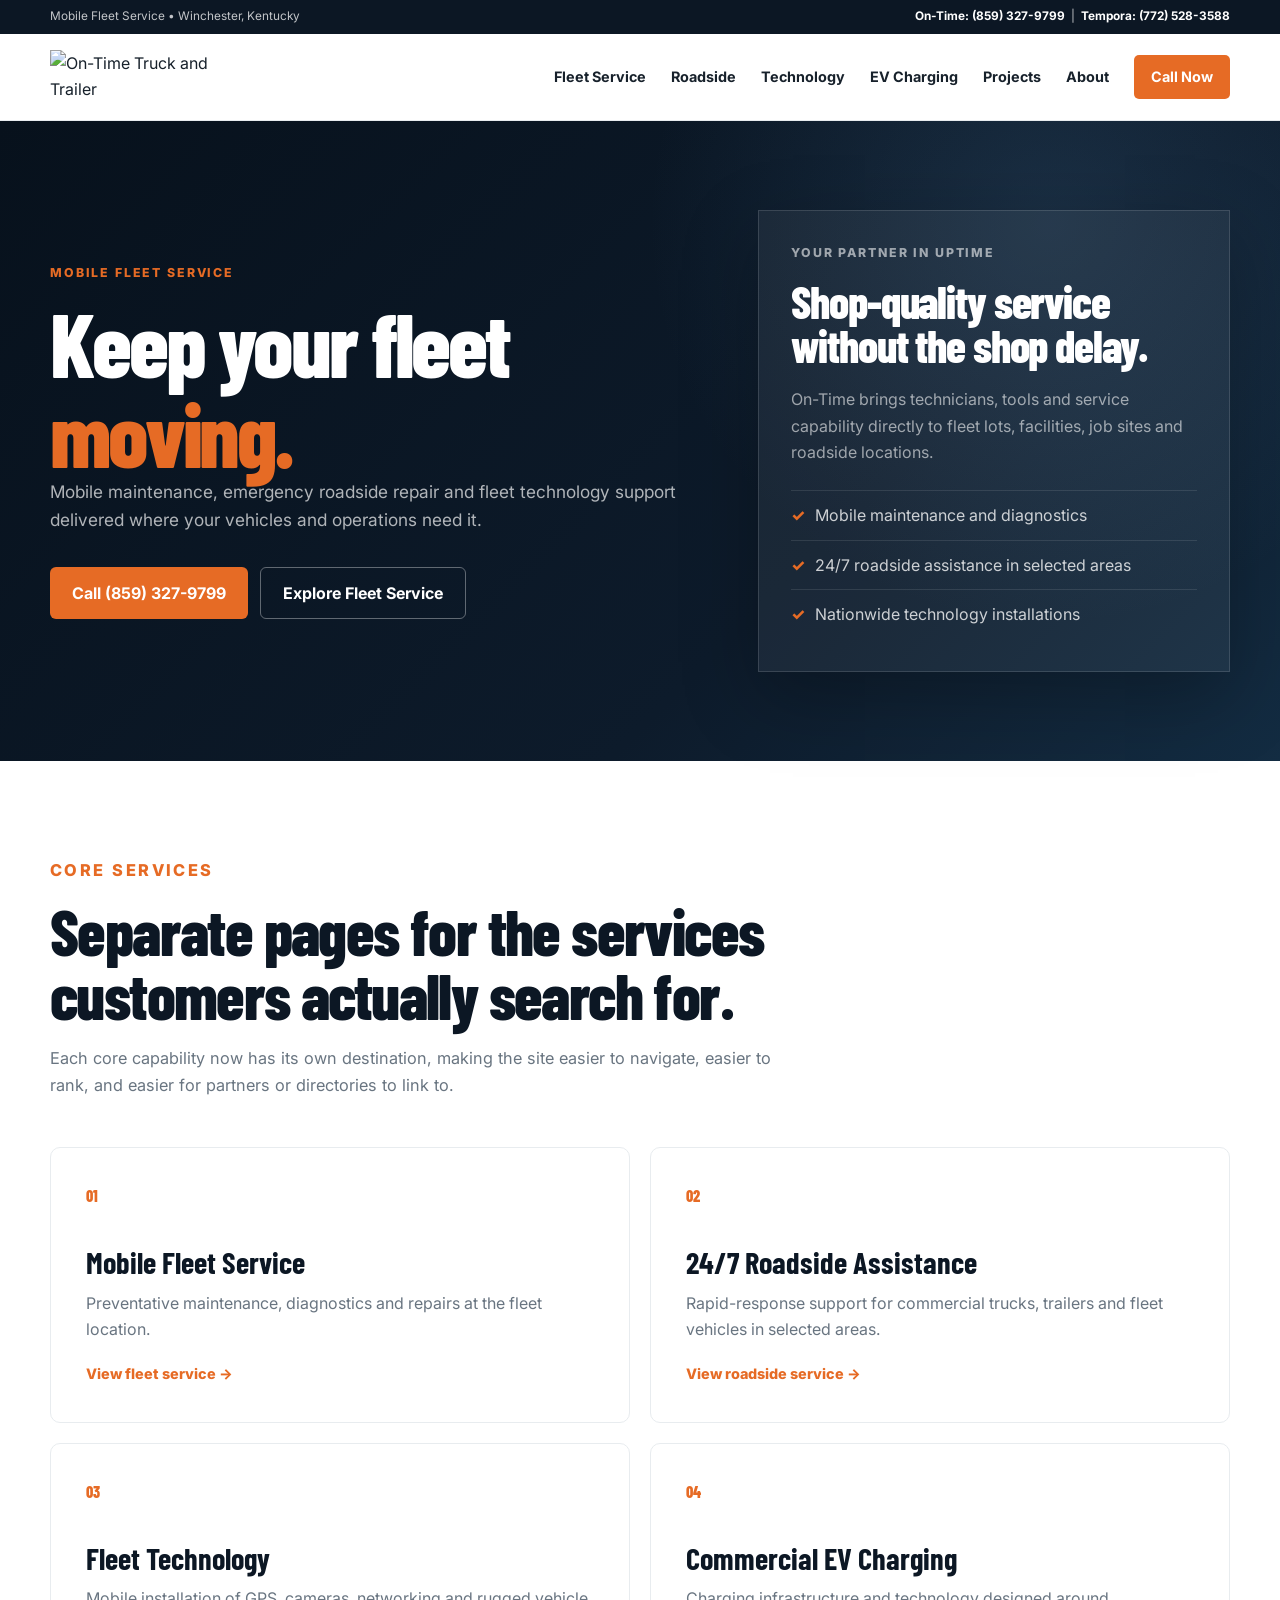
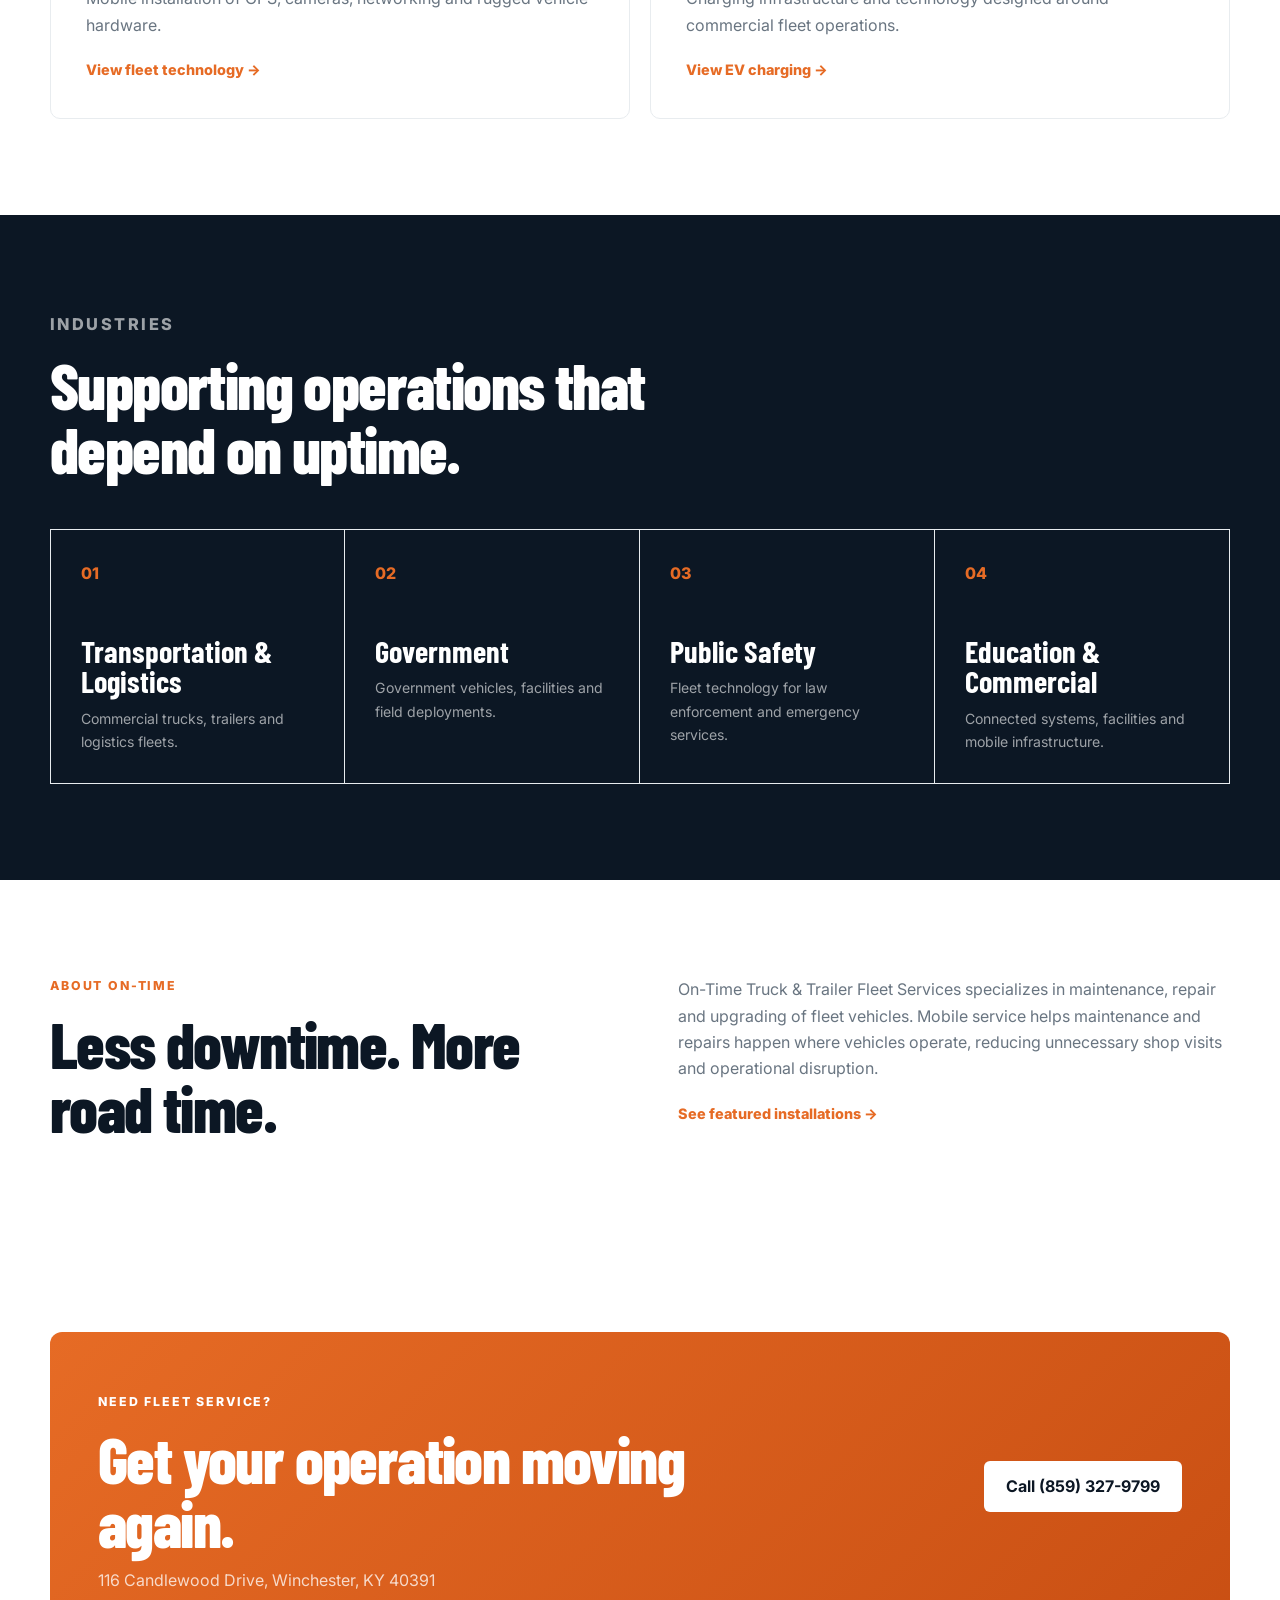
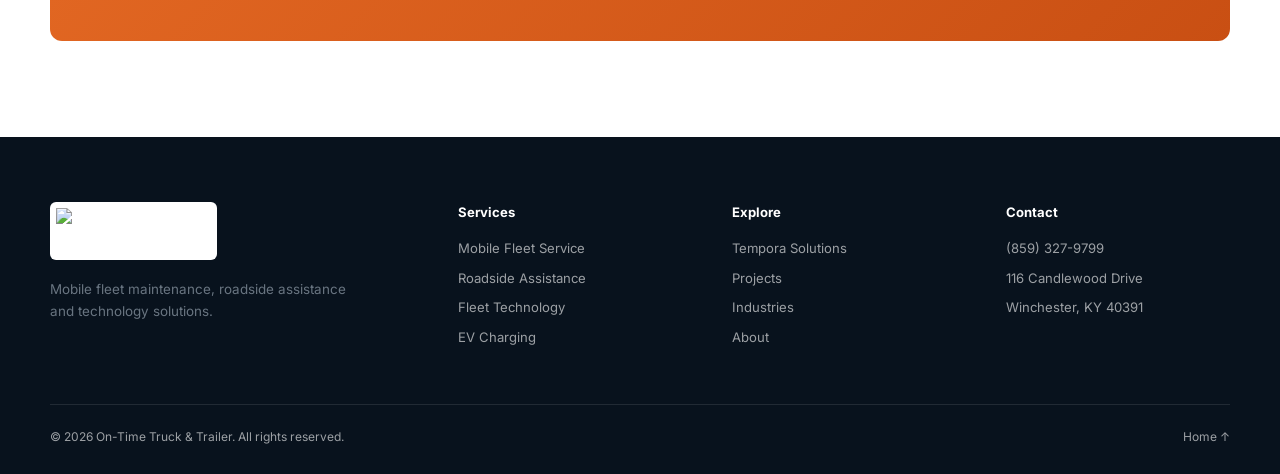
==== commit f1e0c70e: "seperate webpages" ====
--- a/index.html
+++ b/index.html
@@ -1,1298 +1,143 @@
-<!DOCTYPE html>
+<!doctype html>
 <html lang="en">
-
 <head>
-  <meta charset="UTF-8">
-
-  <meta
-    name="viewport"
-    content="width=device-width, initial-scale=1.0"
-  >
-
-  <title>
-    On-Time Truck & Trailer | Mobile Fleet Service & Roadside Assistance
-  </title>
-
-  <meta
-    name="description"
-    content="On-Time Truck & Trailer provides mobile fleet maintenance, truck and trailer repair, 24/7 roadside assistance, fleet technology and commercial EV charging solutions."
-  >
-
-  <!-- Keeps a GitHub preview from competing with the real website in search -->
-  <link
-    rel="canonical"
-    href="https://ontimetruckandtrailer.com/"
-  >
-
-  <!-- Fonts -->
-  <link
-    rel="preconnect"
-    href="https://fonts.googleapis.com"
-  >
-
-  <link
-    rel="preconnect"
-    href="https://fonts.gstatic.com"
-    crossorigin
-  >
-
-  <link
-    href="https://fonts.googleapis.com/css2?family=Barlow+Condensed:wght@600;700;800&family=Inter:wght@400;500;600;700&display=swap"
-    rel="stylesheet"
-  >
-
-  <!-- Favicon -->
-  <link
-    rel="icon"
-    type="image/jpeg"
-    href="https://ontimetruckandtrailer.com/wp-content/uploads/2025/05/cropped-LogoOTTT.jpg"
-  >
-
-  <!-- Styles -->
-  <link
-    rel="stylesheet"
-    href="styles.css"
-  >
-
-  <!-- Social Sharing -->
-  <meta
-    property="og:title"
-    content="On-Time Truck & Trailer Fleet Services"
-  >
-
-  <meta
-    property="og:description"
-    content="Mobile fleet repair, roadside assistance and fleet technology solutions."
-  >
-
-  <meta
-    property="og:type"
-    content="website"
-  >
-
-  <meta
-    property="og:url"
-    content="https://ontimetruckandtrailer.com/"
-  >
-
-  <meta
-    property="og:image"
-    content="https://ontimetruckandtrailer.com/wp-content/uploads/2025/05/cropped-LogoOTTT.jpg"
-  >
-
-  <!-- Business information for search engines -->
-  <script type="application/ld+json">
-  {
-    "@context": "https://schema.org",
-    "@type": "AutomotiveBusiness",
-    "name": "On-Time Truck & Trailer Fleet Services",
-    "url": "https://ontimetruckandtrailer.com/",
-    "telephone": "+1-859-327-9799",
-    "address": {
-      "@type": "PostalAddress",
-      "streetAddress": "116 Candlewood Drive",
-      "addressLocality": "Winchester",
-      "addressRegion": "KY",
-      "postalCode": "40391",
-      "addressCountry": "US"
-    },
-    "description": "Mobile fleet maintenance, truck and trailer repair, roadside assistance and fleet technology solutions."
-  }
-  </script>
+<meta charset="utf-8">
+<meta name="viewport" content="width=device-width,initial-scale=1">
+<title>On-Time Truck & Trailer | Mobile Fleet Service & Roadside Assistance</title>
+<meta name="description" content="Mobile fleet maintenance, roadside assistance, fleet technology and commercial EV charging solutions.">
+<link rel="canonical" href="https://ontimetruckandtrailer.com/">
+<link rel="preconnect" href="https://fonts.googleapis.com">
+<link rel="preconnect" href="https://fonts.gstatic.com" crossorigin>
+<link href="https://fonts.googleapis.com/css2?family=Barlow+Condensed:wght@600;700;800&family=Inter:wght@400;500;600;700&display=swap" rel="stylesheet">
+<link rel="icon" type="image/jpeg" href="https://ontimetruckandtrailer.com/wp-content/uploads/2025/05/cropped-LogoOTTT.jpg">
+<link rel="stylesheet" href="styles.css">
+<meta property="og:title" content="On-Time Truck & Trailer | Mobile Fleet Service & Roadside Assistance">
+<meta property="og:description" content="Mobile fleet maintenance, roadside assistance, fleet technology and commercial EV charging solutions.">
+<meta property="og:type" content="website">
+<meta property="og:url" content="https://ontimetruckandtrailer.com/">
+<meta property="og:image" content="https://ontimetruckandtrailer.com/wp-content/uploads/2025/05/cropped-LogoOTTT.jpg">
+<script type="application/ld+json">
+{
+  "@context":"https://schema.org",
+  "@type":"AutomotiveBusiness",
+  "name":"On-Time Truck & Trailer | Mobile Fleet Service & Roadside Assistance",
+  "url":"https://ontimetruckandtrailer.com/",
+  "isPartOf":{"@type":"WebSite","name":"On-Time Truck & Trailer","url":"https://ontimetruckandtrailer.com/"}
+}
+</script>
 </head>
-
-
 <body>
 
-  <!-- =========================
-       HEADER
-  ========================== -->
+<header class="site-header">
+  <div class="utility-bar">
+    <div class="container utility-content">
+      <span>Mobile Fleet Service • Winchester, Kentucky</span>
+      <span><a href="tel:+18593279799">On-Time: (859) 327-9799</a> &nbsp;|&nbsp; <a href="tel:+17725283588">Tempora: (772) 528-3588</a></span>
+    </div>
+  </div>
+  <div class="main-nav-wrapper">
+    <nav class="container main-nav" aria-label="Primary">
+      <a href="index.html" aria-label="On-Time Truck and Trailer home"><img class="brand-logo" src="https://ontimetruckandtrailer.com/wp-content/uploads/2025/05/cropped-LogoOTTT.jpg" alt="On-Time Truck and Trailer"></a>
+      <button class="menu-toggle" type="button" aria-label="Open navigation" aria-expanded="false"><span></span><span></span><span></span></button>
+      <div class="nav-links">
+        <a href="mobile-fleet-service.html">Fleet Service</a>
+        <a href="roadside-assistance.html">Roadside</a>
+        <a href="fleet-technology.html">Technology</a>
+        <a href="commercial-ev-charging.html">EV Charging</a>
+        <a href="projects.html">Projects</a>
+        <a href="index.html#about">About</a>
+        <a class="nav-button" href="tel:+18593279799">Call Now</a>
+      </div>
+    </nav>
+  </div>
+</header>
 
-  <header class="site-header" id="top">
+<main>
 
-    <div class="utility-bar">
+<section class="hero">
+  <div class="container hero-grid">
+    <div class="hero-copy reveal">
+      <p class="eyebrow">MOBILE FLEET SERVICE</p>
+      <h1>Keep your fleet <span>moving.</span></h1>
+      <p>Mobile maintenance, emergency roadside repair and fleet technology support delivered where your vehicles and operations need it.</p>
+      <div class="hero-actions">
+        <a class="button button-primary" href="tel:+18593279799">Call (859) 327-9799</a>
+        <a class="button button-outline" href="mobile-fleet-service.html">Explore Fleet Service</a>
+      </div>
+    </div>
+    <div class="hero-panel reveal">
+      <p class="eyebrow">YOUR PARTNER IN UPTIME</p>
+      <h2>Shop-quality service without the shop delay.</h2>
+      <p>On-Time brings technicians, tools and service capability directly to fleet lots, facilities, job sites and roadside locations.</p>
+      <ul class="hero-bullets"><li>Mobile maintenance and diagnostics</li><li>24/7 roadside assistance in selected areas</li><li>Nationwide technology installations</li></ul>
+    </div>
+  </div>
+</section>
+<section class="section">
+  <div class="container">
+    <div class="section-heading reveal"><p class="eyebrow">CORE SERVICES</p><h2>Separate pages for the services customers actually search for.</h2><p>Each core capability now has its own destination, making the site easier to navigate, easier to rank, and easier for partners or directories to link to.</p></div>
+    <div class="cards-grid">
+      <article class="card reveal"><div class="num">01</div><h3>Mobile Fleet Service</h3><p>Preventative maintenance, diagnostics and repairs at the fleet location.</p><a class="card-link" href="mobile-fleet-service.html">View fleet service →</a></article>
+      <article class="card reveal"><div class="num">02</div><h3>24/7 Roadside Assistance</h3><p>Rapid-response support for commercial trucks, trailers and fleet vehicles in selected areas.</p><a class="card-link" href="roadside-assistance.html">View roadside service →</a></article>
+      <article class="card reveal"><div class="num">03</div><h3>Fleet Technology</h3><p>Mobile installation of GPS, cameras, networking and rugged vehicle hardware.</p><a class="card-link" href="fleet-technology.html">View fleet technology →</a></article>
+      <article class="card reveal"><div class="num">04</div><h3>Commercial EV Charging</h3><p>Charging infrastructure and technology designed around commercial fleet operations.</p><a class="card-link" href="commercial-ev-charging.html">View EV charging →</a></article>
+    </div>
+  </div>
+</section>
+<section class="section dark-section" id="industries">
+  <div class="container">
+    <div class="section-heading reveal"><p class="eyebrow">INDUSTRIES</p><h2>Supporting operations that depend on uptime.</h2></div>
+    <div class="industry-grid">
+      <div class="industry reveal"><div class="num">01</div><h3>Transportation & Logistics</h3><p>Commercial trucks, trailers and logistics fleets.</p></div>
+      <div class="industry reveal"><div class="num">02</div><h3>Government</h3><p>Government vehicles, facilities and field deployments.</p></div>
+      <div class="industry reveal"><div class="num">03</div><h3>Public Safety</h3><p>Fleet technology for law enforcement and emergency services.</p></div>
+      <div class="industry reveal"><div class="num">04</div><h3>Education & Commercial</h3><p>Connected systems, facilities and mobile infrastructure.</p></div>
+    </div>
+  </div>
+</section>
+<section class="section" id="about">
+  <div class="container split">
+    <div class="reveal"><p class="eyebrow">ABOUT ON-TIME</p><h2>Less downtime. More road time.</h2></div>
+    <div class="reveal"><p>On-Time Truck & Trailer Fleet Services specializes in maintenance, repair and upgrading of fleet vehicles. Mobile service helps maintenance and repairs happen where vehicles operate, reducing unnecessary shop visits and operational disruption.</p><p style="margin-top:18px"><a class="card-link" href="projects.html">See featured installations →</a></p></div>
+  </div>
+</section>
+<section class="section"><div class="container cta reveal"><div><p class="eyebrow" style="color:#fff">NEED FLEET SERVICE?</p><h2>Get your operation moving again.</h2><p>116 Candlewood Drive, Winchester, KY 40391</p></div><div class="cta-actions"><a class="button button-light" href="tel:+18593279799">Call (859) 327-9799</a></div></div></section>
 
-      <div class="container utility-content">
+</main>
 
-        <span>
-          Mobile Fleet Service • Winchester, Kentucky
-        </span>
-
-        <div class="utility-phones">
-
-          <a href="tel:+18593279799">
-            On-Time: (859) 327-9799
-          </a>
-
-          <span class="utility-divider">
-            |
-          </span>
-
-          <a href="tel:+17725283588">
-            Tempora: (772) 528-3588
-          </a>
-
-        </div>
-
-      </div>
-
+<footer class="footer">
+  <div class="container footer-grid">
+    <div>
+      <a class="footer-logo-wrap" href="index.html"><img class="footer-logo" src="https://ontimetruckandtrailer.com/wp-content/uploads/2025/05/cropped-LogoOTTT.jpg" alt="On-Time Truck and Trailer"></a>
+      <p>Mobile fleet maintenance, roadside assistance and technology solutions.</p>
     </div>
-
-
-    <div class="main-nav-wrapper">
-
-      <nav class="container main-nav">
-
-        <a
-          href="#top"
-          class="brand"
-          aria-label="On-Time Truck and Trailer home"
-        >
-
-          <img
-            src="https://ontimetruckandtrailer.com/wp-content/uploads/2025/05/cropped-LogoOTTT.jpg"
-            alt="On-Time Truck and Trailer"
-            class="brand-logo"
-          >
-
-        </a>
-
-
-        <button
-          class="menu-toggle"
-          aria-label="Open navigation"
-          aria-expanded="false"
-          type="button"
-        >
-
-          <span></span>
-          <span></span>
-          <span></span>
-
-        </button>
-
-
-        <div class="nav-links">
-
-          <a href="#services">
-            Services
-          </a>
-
-          <a href="#technology">
-            Technology
-          </a>
-
-          <a href="#industries">
-            Industries
-          </a>
-
-          <a href="#projects">
-            Projects
-          </a>
-
-          <a href="#about">
-            About
-          </a>
-
-          <a
-            href="tel:+18593279799"
-            class="nav-button"
-          >
-            Call Now
-          </a>
-
-        </div>
-
-      </nav>
-
+    <div class="footer-col">
+      <strong>Services</strong>
+      <a href="mobile-fleet-service.html">Mobile Fleet Service</a>
+      <a href="roadside-assistance.html">Roadside Assistance</a>
+      <a href="fleet-technology.html">Fleet Technology</a>
+      <a href="commercial-ev-charging.html">EV Charging</a>
     </div>
-
-  </header>
-
-
-
-  <main>
-
-    <!-- =========================
-         HERO
-    ========================== -->
-
-    <section class="hero">
-
-      <div class="container hero-grid">
-
-        <div class="hero-copy reveal">
-
-          <p class="eyebrow">
-            MOBILE FLEET SERVICE
-          </p>
-
-          <h1>
-            Keep your fleet
-            <span>moving.</span>
-          </h1>
-
-          <p class="hero-description">
-            Mobile maintenance, emergency roadside repair and
-            fleet technology support delivered where your
-            vehicles and operations need it.
-          </p>
-
-
-          <div class="hero-actions">
-
-            <a
-              href="tel:+18593279799"
-              class="button button-primary"
-            >
-              Call (859) 327-9799
-            </a>
-
-            <a
-              href="#services"
-              class="button button-outline"
-            >
-              View Services
-            </a>
-
-          </div>
-
-
-          <div class="hero-features">
-
-            <div>
-              <strong>24/7</strong>
-              <span>Roadside Support</span>
-            </div>
-
-            <div>
-              <strong>Mobile</strong>
-              <span>Fleet Service</span>
-            </div>
-
-            <div>
-              <strong>Nationwide</strong>
-              <span>Technology Installs</span>
-            </div>
-
-          </div>
-
-        </div>
-
-
-
-        <div class="hero-panel reveal">
-
-          <div class="hero-panel-label">
-            YOUR PARTNER IN UPTIME
-          </div>
-
-          <div class="hero-panel-main">
-
-            <div class="status-row">
-
-              <span class="status-dot"></span>
-
-              <span>
-                MOBILE SERVICE AVAILABLE
-              </span>
-
-            </div>
-
-
-            <h2>
-              Shop-quality service without the shop delay.
-            </h2>
-
-            <p>
-              On-Time brings technicians, tools and service
-              capability directly to fleet lots, facilities,
-              job sites and roadside locations.
-            </p>
-
-
-            <div class="panel-service">
-
-              <span>01</span>
-
-              <div>
-                <strong>Maintenance</strong>
-                <small>
-                  Preventative and scheduled fleet service
-                </small>
-              </div>
-
-            </div>
-
-
-            <div class="panel-service">
-
-              <span>02</span>
-
-              <div>
-                <strong>Repair</strong>
-                <small>
-                  Diagnostics and unexpected repairs
-                </small>
-              </div>
-
-            </div>
-
-
-            <div class="panel-service">
-
-              <span>03</span>
-
-              <div>
-                <strong>Roadside</strong>
-                <small>
-                  Emergency fleet support
-                </small>
-              </div>
-
-            </div>
-
-          </div>
-
-        </div>
-
-      </div>
-
-    </section>
-
-
-
-    <!-- =========================
-         SERVICE STRIP
-    ========================== -->
-
-    <section class="service-strip">
-
-      <div class="container service-strip-grid">
-
-        <div>
-          <span>01</span>
-          <strong>Truck & Trailer</strong>
-          <small>Maintenance & Repair</small>
-        </div>
-
-        <div>
-          <span>02</span>
-          <strong>Roadside</strong>
-          <small>Emergency Support</small>
-        </div>
-
-        <div>
-          <span>03</span>
-          <strong>Fleet Technology</strong>
-          <small>Mobile Installation</small>
-        </div>
-
-        <div>
-          <span>04</span>
-          <strong>EV Infrastructure</strong>
-          <small>Commercial Charging</small>
-        </div>
-
-      </div>
-
-    </section>
-
-
-
-    <!-- =========================
-         SERVICES
-    ========================== -->
-
-    <section
-      class="section"
-      id="services"
-    >
-
-      <div class="container">
-
-        <div class="section-heading reveal">
-
-          <p class="eyebrow">
-            ON-TIME SERVICES
-          </p>
-
-          <h2>
-            Fleet service where the work happens.
-          </h2>
-
-          <p>
-            Reduce unnecessary shop visits and keep vehicles
-            productive with mobile maintenance, repair and
-            emergency support.
-          </p>
-
-        </div>
-
-
-        <div class="cards-grid">
-
-
-          <article
-            class="service-card reveal"
-            id="mobile-fleet-service"
-          >
-
-            <div class="card-number">
-              01
-            </div>
-
-            <h3>
-              Mobile Fleet Service
-            </h3>
-
-            <p>
-              Routine maintenance, diagnostics and repairs
-              performed directly at your fleet location.
-            </p>
-
-            <ul>
-              <li>
-                Preventative maintenance
-              </li>
-
-              <li>
-                Vehicle diagnostics
-              </li>
-
-              <li>
-                Fleet repairs
-              </li>
-
-              <li>
-                Flexible scheduling
-              </li>
-            </ul>
-
-          </article>
-
-
-
-          <article
-            class="service-card reveal"
-            id="roadside-assistance"
-          >
-
-            <div class="card-number">
-              02
-            </div>
-
-            <h3>
-              24/7 Roadside Assistance
-            </h3>
-
-            <p>
-              Rapid-response roadside support for trucks,
-              trailers and fleet vehicles in selected areas.
-            </p>
-
-            <ul>
-              <li>
-                Mechanical breakdowns
-              </li>
-
-              <li>
-                Battery problems
-              </li>
-
-              <li>
-                Tire issues
-              </li>
-
-              <li>
-                Emergency repairs
-              </li>
-            </ul>
-
-          </article>
-
-
-
-          <article
-            class="service-card reveal"
-            id="fleet-technology"
-          >
-
-            <div class="card-number">
-              03
-            </div>
-
-            <h3>
-              Fleet Technology
-            </h3>
-
-            <p>
-              Mobile installation of technology designed
-              for connected commercial and public-sector fleets.
-            </p>
-
-            <ul>
-              <li>
-                GPS & telematics
-              </li>
-
-              <li>
-                Fleet camera systems
-              </li>
-
-              <li>
-                Mobile networking
-              </li>
-
-              <li>
-                Rugged hardware
-              </li>
-            </ul>
-
-          </article>
-
-
-
-          <article
-            class="service-card reveal"
-            id="ev-charging"
-          >
-
-            <div class="card-number">
-              04
-            </div>
-
-            <h3>
-              Commercial EV Charging
-            </h3>
-
-            <p>
-              Charging infrastructure and technology
-              solutions designed around commercial fleet
-              operations.
-            </p>
-
-            <ul>
-              <li>
-                Fleet charging systems
-              </li>
-
-              <li>
-                Commercial installations
-              </li>
-
-              <li>
-                Smart monitoring
-              </li>
-
-              <li>
-                System maintenance
-              </li>
-            </ul>
-
-          </article>
-
-        </div>
-
-      </div>
-
-    </section>
-
-
-
-    <!-- =========================
-         TECHNOLOGY
-    ========================== -->
-
-    <section
-      class="section technology-section"
-      id="technology"
-    >
-
-      <div class="container technology-grid">
-
-        <div class="technology-intro reveal">
-
-          <p class="eyebrow light-eyebrow">
-            TEMPORA SOLUTIONS
-          </p>
-
-          <h2>
-            Technology built for the field.
-          </h2>
-
-          <p>
-            Tempora Solutions specializes in mobile technology
-            installation and integrated systems supporting
-            logistics, public safety, government, education
-            and commercial operations.
-          </p>
-
-          <a
-            href="tel:+17725283588"
-            class="button button-primary"
-          >
-            Tempora: (772) 528-3588
-          </a>
-
-        </div>
-
-
-        <div class="technology-services">
-
-
-          <div class="technology-item reveal">
-
-            <span>01</span>
-
-            <div>
-              <h3>
-                Mobile Technology Fitment
-              </h3>
-
-              <p>
-                Cameras, rugged computers, communications
-                equipment and specialized vehicle hardware.
-              </p>
-            </div>
-
-          </div>
-
-
-
-          <div class="technology-item reveal">
-
-            <span>02</span>
-
-            <div>
-              <h3>
-                Field Mobility
-              </h3>
-
-              <p>
-                Connected devices, secure communications
-                and mobile networking for field teams.
-              </p>
-            </div>
-
-          </div>
-
-
-
-          <div class="technology-item reveal">
-
-            <span>03</span>
-
-            <div>
-              <h3>
-                Security Systems
-              </h3>
-
-              <p>
-                Video surveillance, access control and
-                facility security technology.
-              </p>
-            </div>
-
-          </div>
-
-
-
-          <div class="technology-item reveal">
-
-            <span>04</span>
-
-            <div>
-              <h3>
-                Network Infrastructure
-              </h3>
-
-              <p>
-                Connected systems and networking solutions
-                for mobile and facility environments.
-              </p>
-            </div>
-
-          </div>
-
-
-        </div>
-
-      </div>
-
-    </section>
-
-
-
-    <!-- =========================
-         INDUSTRIES
-    ========================== -->
-
-    <section
-      class="section"
-      id="industries"
-    >
-
-      <div class="container">
-
-        <div class="section-heading reveal">
-
-          <p class="eyebrow">
-            INDUSTRIES
-          </p>
-
-          <h2>
-            Supporting operations that depend on uptime.
-          </h2>
-
-        </div>
-
-
-        <div class="industries-grid">
-
-
-          <article class="industry-card reveal">
-
-            <span>
-              01
-            </span>
-
-            <h3>
-              Transportation & Logistics
-            </h3>
-
-            <p>
-              Commercial trucks, trailers and logistics
-              fleet operations.
-            </p>
-
-          </article>
-
-
-
-          <article class="industry-card reveal">
-
-            <span>
-              02
-            </span>
-
-            <h3>
-              Government
-            </h3>
-
-            <p>
-              Government vehicles, facilities and field
-              technology deployments.
-            </p>
-
-          </article>
-
-
-
-          <article class="industry-card reveal">
-
-            <span>
-              03
-            </span>
-
-            <h3>
-              Public Safety
-            </h3>
-
-            <p>
-              Technology fitment and fleet systems for
-              law enforcement and emergency services.
-            </p>
-
-          </article>
-
-
-
-          <article class="industry-card reveal">
-
-            <span>
-              04
-            </span>
-
-            <h3>
-              Education & Commercial
-            </h3>
-
-            <p>
-              Connected systems, facility technology and
-              mobile infrastructure.
-            </p>
-
-          </article>
-
-
-        </div>
-
-      </div>
-
-    </section>
-
-
-
-    <!-- =========================
-         PROJECTS
-    ========================== -->
-
-    <section
-      class="section projects-section"
-      id="projects"
-    >
-
-      <div class="container">
-
-        <div class="section-heading reveal">
-
-          <p class="eyebrow">
-            FEATURED INSTALLATIONS
-          </p>
-
-          <h2>
-            Experience across fleets, facilities and technology.
-          </h2>
-
-          <p>
-            Examples of fleet and technology installations
-            completed by the On-Time and Tempora teams.
-          </p>
-
-        </div>
-
-
-        <div class="projects-grid">
-
-
-          <article
-            class="project-card project-large reveal"
-            id="samsara-gps-installations"
-          >
-
-            <div class="project-location">
-              KENTUCKY • INDIANA • OHIO
-            </div>
-
-            <h3>
-              1,100+ Samsara GPS Installations
-            </h3>
-
-            <p>
-              GPS technology installed on 43-foot Wabash
-              trailers for a logistics operation across
-              multiple states.
-            </p>
-
-          </article>
-
-
-
-          <article
-            class="project-card reveal"
-            id="axon-fleet-installations"
-          >
-
-            <div class="project-location">
-              NATIONWIDE
-            </div>
-
-            <h3>
-              650+ VAMC Axon Installations
-            </h3>
-
-            <p>
-              Fleet technology deployments including Axon,
-              mobile networking and vehicle hardware.
-            </p>
-
-          </article>
-
-
-
-          <article
-            class="project-card reveal"
-            id="yellowstone-installation"
-          >
-
-            <div class="project-location">
-              YELLOWSTONE
-            </div>
-
-            <h3>
-              National Park Fleet Technology
-            </h3>
-
-            <p>
-              Mobile technology and connectivity systems
-              installed for National Park Service vehicles.
-            </p>
-
-          </article>
-
-
-
-          <article
-            class="project-card reveal"
-            id="houston-camera-installation"
-          >
-
-            <div class="project-location">
-              HOUSTON, TEXAS
-            </div>
-
-            <h3>
-              Commercial Fleet Camera Systems
-            </h3>
-
-            <p>
-              Camera, display and peripheral installations
-              across commercial transport vehicles.
-            </p>
-
-          </article>
-
-
-
-          <article
-            class="project-card reveal"
-            id="bowling-green-police"
-          >
-
-            <div class="project-location">
-              BOWLING GREEN, KY
-            </div>
-
-            <h3>
-              Police Fleet Technology
-            </h3>
-
-            <p>
-              Fleet technology installations supporting
-              public-safety vehicles.
-            </p>
-
-          </article>
-
-
-
-          <article
-            class="project-card reveal"
-            id="cctv-installation"
-          >
-
-            <div class="project-location">
-              COMMERCIAL FACILITY
-            </div>
-
-            <h3>
-              Large CCTV Deployment
-            </h3>
-
-            <p>
-              Surveillance systems and custom mounting
-              solutions deployed within an active facility.
-            </p>
-
-          </article>
-
-
-        </div>
-
-      </div>
-
-    </section>
-
-
-
-    <!-- =========================
-         ABOUT
-    ========================== -->
-
-    <section
-      class="section about-section"
-      id="about"
-    >
-
-      <div class="container about-grid">
-
-        <div class="about-content reveal">
-
-          <p class="eyebrow">
-            ABOUT ON-TIME
-          </p>
-
-          <h2>
-            Less downtime. More road time.
-          </h2>
-
-          <p>
-            On-Time Truck & Trailer Fleet Services specializes
-            in maintenance, repair and upgrading of fleet
-            vehicles.
-          </p>
-
-          <p>
-            Mobile service allows maintenance and repairs to
-            happen where vehicles operate, helping reduce
-            unnecessary downtime and the disruption of
-            traditional shop visits.
-          </p>
-
-        </div>
-
-
-        <div class="about-panel reveal">
-
-          <div class="about-panel-row">
-
-            <span>01</span>
-
-            <div>
-              <strong>
-                Mobile Service
-              </strong>
-
-              <small>
-                We bring service to the fleet.
-              </small>
-            </div>
-
-          </div>
-
-
-          <div class="about-panel-row">
-
-            <span>02</span>
-
-            <div>
-              <strong>
-                Fleet Focused
-              </strong>
-
-              <small>
-                Built around operational uptime.
-              </small>
-            </div>
-
-          </div>
-
-
-          <div class="about-panel-row">
-
-            <span>03</span>
-
-            <div>
-              <strong>
-                Technology Capable
-              </strong>
-
-              <small>
-                Vehicle and facility systems.
-              </small>
-            </div>
-
-          </div>
-
-        </div>
-
-      </div>
-
-    </section>
-
-
-
-    <!-- =========================
-         CONTACT
-    ========================== -->
-
-    <section
-      class="contact-section"
-      id="contact"
-    >
-
-      <div class="container contact-card reveal">
-
-        <div>
-
-          <p class="eyebrow light-eyebrow">
-            CONTACT ON-TIME
-          </p>
-
-          <h2>
-            Need fleet service?
-          </h2>
-
-          <p>
-            Call On-Time Truck & Trailer and get your
-            operation moving again.
-          </p>
-
-        </div>
-
-
-        <div class="contact-information">
-
-          <a
-            href="tel:+18593279799"
-            class="contact-phone"
-          >
-            (859) 327-9799
-          </a>
-
-          <p>
-            116 Candlewood Drive<br>
-            Winchester, KY 40391
-          </p>
-
-
-          <a
-            href="https://www.google.com/maps/search/?api=1&query=116+Candlewood+Drive+Winchester+KY+40391"
-            target="_blank"
-            rel="noopener noreferrer"
-            class="button button-white"
-          >
-            View Location
-          </a>
-
-        </div>
-
-      </div>
-
-    </section>
-
-  </main>
-
-
-
-  <!-- =========================
-       FOOTER
-  ========================== -->
-
-  <footer class="footer">
-
-    <div class="container footer-grid">
-
-
-      <div class="footer-company">
-
-        <a
-          href="#top"
-          class="footer-logo-link"
-        >
-
-          <img
-            src="https://ontimetruckandtrailer.com/wp-content/uploads/2025/05/cropped-LogoOTTT.jpg"
-            alt="On-Time Truck and Trailer"
-            class="footer-logo"
-          >
-
-        </a>
-
-        <p>
-          Mobile fleet maintenance, roadside assistance
-          and technology solutions.
-        </p>
-
-      </div>
-
-
-
-      <div class="footer-column">
-
-        <strong>
-          Services
-        </strong>
-
-        <a href="#mobile-fleet-service">
-          Mobile Fleet Service
-        </a>
-
-        <a href="#roadside-assistance">
-          Roadside Assistance
-        </a>
-
-        <a href="#fleet-technology">
-          Fleet Technology
-        </a>
-
-        <a href="#ev-charging">
-          EV Charging
-        </a>
-
-      </div>
-
-
-
-      <div class="footer-column">
-
-        <strong>
-          Company
-        </strong>
-
-        <a href="#industries">
-          Industries
-        </a>
-
-        <a href="#projects">
-          Projects
-        </a>
-
-        <a href="#about">
-          About
-        </a>
-
-        <a href="#contact">
-          Contact
-        </a>
-
-      </div>
-
-
-
-      <div class="footer-column">
-
-        <strong>
-          Contact
-        </strong>
-
-        <a href="tel:+18593279799">
-          (859) 327-9799
-        </a>
-
-        <span>
-          116 Candlewood Drive
-        </span>
-
-        <span>
-          Winchester, KY 40391
-        </span>
-
-      </div>
-
+    <div class="footer-col">
+      <strong>Explore</strong>
+      <a href="tempora-solutions.html">Tempora Solutions</a>
+      <a href="projects.html">Projects</a>
+      <a href="index.html#industries">Industries</a>
+      <a href="index.html#about">About</a>
     </div>
-
-
-    <div class="container footer-bottom">
-
-      <span>
-        © <span id="year"></span>
-        On-Time Truck & Trailer.
-        All rights reserved.
-      </span>
-
-      <a href="#top">
-        Back to top ↑
-      </a>
-
+    <div class="footer-col">
+      <strong>Contact</strong>
+      <a href="tel:+18593279799">(859) 327-9799</a>
+      <span>116 Candlewood Drive</span>
+      <span>Winchester, KY 40391</span>
     </div>
-
-  </footer>
-
-
-  <script src="script.js"></script>
+  </div>
+  <div class="container footer-bottom">
+    <span>© <span data-year></span> On-Time Truck & Trailer. All rights reserved.</span>
+    <a href="index.html">Home ↑</a>
+  </div>
+</footer>
+<script src="script.js"></script>
 
 </body>
-
 </html>
--- a/styles.css
+++ b/styles.css
@@ -1,1914 +1,62 @@
-/* =========================================================
-   ON-TIME TRUCK & TRAILER
-   CLEAN WEBSITE STYLES
-========================================================= */
-
-
-/* =========================
-   VARIABLES
-========================= */
-
-:root {
-  --navy: #0c1724;
-  --navy-light: #132437;
-  --blue: #1d344a;
-  --orange: #e66b25;
-  --orange-dark: #c85718;
-  --white: #ffffff;
-  --off-white: #f5f7f8;
-  --light-gray: #e8ecef;
-  --gray: #697581;
-  --text: #17212b;
-
-  --container: 1180px;
-  --radius: 10px;
-
-  --shadow:
-    0 18px 50px rgba(12, 23, 36, 0.09);
+:root{
+  --navy:#0c1724;--navy2:#132437;--orange:#e66b25;--orange2:#c85718;
+  --white:#fff;--off:#f5f7f8;--line:#e8ecef;--gray:#697581;--text:#17212b;
+  --container:1180px;--radius:10px;--shadow:0 18px 50px rgba(12,23,36,.09)
 }
-
-
-
-/* =========================
-   RESET
-========================= */
-
-* {
-  box-sizing: border-box;
-  margin: 0;
-  padding: 0;
-}
-
-
-html {
-  scroll-behavior: smooth;
-}
-
-
-body {
-  font-family: "Inter", sans-serif;
-  color: var(--text);
-  background: var(--white);
-  line-height: 1.6;
-  overflow-x: hidden;
-}
-
-
-img {
-  display: block;
-  max-width: 100%;
-}
-
-
-a {
-  color: inherit;
-  text-decoration: none;
-}
-
-
-button,
-input,
-textarea {
-  font: inherit;
-}
-
-
-button {
-  cursor: pointer;
-}
-
-
-ul {
-  list-style: none;
-}
-
-
-
-/* =========================
-   GLOBAL
-========================= */
-
-.container {
-  width: min(
-    calc(100% - 40px),
-    var(--container)
-  );
-
-  margin-inline: auto;
-}
-
-
-.section {
-  padding: 105px 0;
-}
-
-
-.eyebrow {
-  color: var(--orange);
-  font-size: 0.78rem;
-  font-weight: 800;
-  letter-spacing: 0.16em;
-  margin-bottom: 16px;
-}
-
-
-.light-eyebrow {
-  color: #ff985e;
-}
-
-
-h1,
-h2,
-h3 {
-  font-family: "Barlow Condensed", sans-serif;
-  line-height: 0.98;
-  color: var(--navy);
-}
-
-
-h1 {
-  font-size: clamp(
-    4rem,
-    8vw,
-    7.4rem
-  );
-
-  font-weight: 800;
-  letter-spacing: -0.035em;
-}
-
-
-h2 {
-  font-size: clamp(
-    2.8rem,
-    5vw,
-    4.7rem
-  );
-
-  font-weight: 800;
-  letter-spacing: -0.025em;
-}
-
-
-h3 {
-  font-size: 1.8rem;
-  font-weight: 700;
-}
-
-
-.section-heading {
-  max-width: 740px;
-  margin-bottom: 55px;
-}
-
-
-.section-heading h2 {
-  margin-bottom: 22px;
-}
-
-
-.section-heading > p:last-child {
-  max-width: 650px;
-  color: var(--gray);
-  font-size: 1.04rem;
-}
-
-
-
-/* =========================
-   BUTTONS
-========================= */
-
-.button {
-  min-height: 50px;
-
-  display: inline-flex;
-
-  justify-content: center;
-  align-items: center;
-
-  padding: 12px 23px;
-
-  border-radius: 6px;
-
-  font-weight: 700;
-  font-size: 0.93rem;
-
-  transition:
-    transform 0.2s ease,
-    background 0.2s ease,
-    border-color 0.2s ease;
-}
-
-
-.button:hover {
-  transform: translateY(-2px);
-}
-
-
-.button-primary {
-  background: var(--orange);
-  color: var(--white);
-}
-
-
-.button-primary:hover {
-  background: var(--orange-dark);
-}
-
-
-.button-outline {
-  color: var(--white);
-
-  border:
-    1px solid rgba(255, 255, 255, 0.35);
-}
-
-
-.button-outline:hover {
-  border-color: var(--white);
-}
-
-
-.button-white {
-  background: var(--white);
-  color: var(--navy);
-}
-
-
-.button-white:hover {
-  background: var(--off-white);
-}
-
-
-
-/* =========================================================
-   HEADER
-
-   IMPORTANT:
-   This header is NOT fixed.
-   It scrolls normally with the page.
-========================================================= */
-
-.site-header {
-  position: relative;
-
-  width: 100%;
-
-  background: var(--white);
-
-  z-index: 20;
-}
-
-
-
-/* =========================
-   UTILITY BAR
-========================= */
-
-.utility-bar {
-  background: var(--navy);
-  color: rgba(255, 255, 255, 0.78);
-
-  font-size: 0.74rem;
-
-  letter-spacing: 0.03em;
-}
-
-
-.utility-content {
-  min-height: 34px;
-
-  display: flex;
-
-  align-items: center;
-  justify-content: space-between;
-
-  gap: 20px;
-}
-
-
-.utility-phones {
-  display: flex;
-  align-items: center;
-
-  gap: 12px;
-}
-
-
-.utility-phones a {
-  color: var(--white);
-  font-weight: 600;
-}
-
-
-.utility-phones a:hover {
-  color: #ff985e;
-}
-
-
-.utility-divider {
-  opacity: 0.35;
-}
-
-
-
-/* =========================
-   MAIN NAVIGATION
-========================= */
-
-.main-nav-wrapper {
-  background: var(--white);
-
-  border-bottom:
-    1px solid var(--light-gray);
-}
-
-
-.main-nav {
-  min-height: 88px;
-
-  display: flex;
-
-  align-items: center;
-  justify-content: space-between;
-
-  gap: 30px;
-
-  position: relative;
-}
-
-
-
-/* =========================
-   LOGO
-
-   THIS PREVENTS THE HUGE LOGO
-========================= */
-
-.brand {
-  display: flex;
-
-  align-items: center;
-
-  flex: 0 0 auto;
-}
-
-
-.brand-logo {
-  width: auto;
-
-  height: 56px;
-
-  max-width: 180px;
-
-  object-fit: contain;
-}
-
-
-
-/* =========================
-   NAV LINKS
-========================= */
-
-.nav-links {
-  display: flex;
-
-  align-items: center;
-
-  gap: 28px;
-}
-
-
-.nav-links > a:not(.nav-button) {
-  position: relative;
-
-  color: var(--navy);
-
-  font-size: 0.91rem;
-
-  font-weight: 700;
-}
-
-
-.nav-links > a:not(.nav-button)::after {
-  content: "";
-
-  position: absolute;
-
-  left: 0;
-  bottom: -7px;
-
-  width: 0;
-  height: 2px;
-
-  background: var(--orange);
-
-  transition: width 0.2s ease;
-}
-
-
-.nav-links > a:not(.nav-button):hover::after {
-  width: 100%;
-}
-
-
-.nav-button {
-  padding: 11px 18px;
-
-  border-radius: 5px;
-
-  background: var(--orange);
-
-  color: var(--white);
-
-  font-size: 0.88rem;
-
-  font-weight: 700;
-}
-
-
-.nav-button:hover {
-  background: var(--orange-dark);
-}
-
-
-
-/* =========================
-   MOBILE MENU BUTTON
-========================= */
-
-.menu-toggle {
-  display: none;
-
-  background: transparent;
-
-  border: 0;
-
-  padding: 8px;
-}
-
-
-.menu-toggle span {
-  display: block;
-
-  width: 26px;
-
-  height: 2px;
-
-  margin: 5px 0;
-
-  background: var(--navy);
-
-  transition:
-    transform 0.2s ease,
-    opacity 0.2s ease;
-}
-
-
-
-/* =========================================================
-   HERO
-========================================================= */
-
-.hero {
-  position: relative;
-
-  overflow: hidden;
-
-  background:
-    radial-gradient(
-      circle at 80% 20%,
-      rgba(61, 101, 139, 0.22),
-      transparent 35%
-    ),
-    linear-gradient(
-      135deg,
-      #07111c,
-      #0c1b2b 65%,
-      #122a3e
-    );
-
-  color: var(--white);
-}
-
-
-.hero::after {
-  content: "";
-
-  position: absolute;
-
-  right: -160px;
-  bottom: -260px;
-
-  width: 620px;
-  height: 620px;
-
-  border:
-    1px solid rgba(255, 255, 255, 0.07);
-
-  border-radius: 50%;
-}
-
-
-.hero-grid {
-  min-height: 690px;
-
-  display: grid;
-
-  grid-template-columns:
-    minmax(0, 1.15fr)
-    minmax(350px, 0.75fr);
-
-  align-items: center;
-
-  gap: 75px;
-
-  padding-top: 75px;
-  padding-bottom: 75px;
-
-  position: relative;
-
-  z-index: 2;
-}
-
-
-.hero h1 {
-  color: var(--white);
-
-  margin-bottom: 25px;
-}
-
-
-.hero h1 span {
-  color: var(--orange);
-}
-
-
-.hero-description {
-  max-width: 630px;
-
-  color: rgba(255, 255, 255, 0.72);
-
-  font-size: 1.09rem;
-}
-
-
-.hero-actions {
-  display: flex;
-
-  flex-wrap: wrap;
-
-  gap: 12px;
-
-  margin-top: 35px;
-}
-
-
-.hero-features {
-  display: grid;
-
-  grid-template-columns:
-    repeat(3, 1fr);
-
-  gap: 1px;
-
-  max-width: 650px;
-
-  margin-top: 50px;
-
-  background:
-    rgba(255, 255, 255, 0.12);
-}
-
-
-.hero-features > div {
-  padding: 16px 20px;
-
-  background:
-    rgba(7, 17, 28, 0.68);
-}
-
-
-.hero-features strong {
-  display: block;
-
-  font-family:
-    "Barlow Condensed",
-    sans-serif;
-
-  font-size: 1.55rem;
-
-  color: var(--white);
-}
-
-
-.hero-features span {
-  display: block;
-
-  margin-top: 2px;
-
-  color:
-    rgba(255, 255, 255, 0.58);
-
-  font-size: 0.73rem;
-}
-
-
-
-/* =========================
-   HERO RIGHT PANEL
-========================= */
-
-.hero-panel {
-  border:
-    1px solid rgba(255, 255, 255, 0.13);
-
-  background:
-    rgba(255, 255, 255, 0.055);
-
-  backdrop-filter: blur(10px);
-
-  box-shadow:
-    0 30px 80px rgba(0, 0, 0, 0.25);
-}
-
-
-.hero-panel-label {
-  padding: 13px 24px;
-
-  border-bottom:
-    1px solid rgba(255, 255, 255, 0.12);
-
-  color: rgba(255, 255, 255, 0.55);
-
-  font-size: 0.69rem;
-
-  letter-spacing: 0.16em;
-
-  font-weight: 700;
-}
-
-
-.hero-panel-main {
-  padding: 32px;
-}
-
-
-.status-row {
-  display: flex;
-
-  align-items: center;
-
-  gap: 10px;
-
-  margin-bottom: 24px;
-
-  color: rgba(255, 255, 255, 0.72);
-
-  font-size: 0.72rem;
-
-  font-weight: 700;
-
-  letter-spacing: 0.08em;
-}
-
-
-.status-dot {
-  width: 8px;
-  height: 8px;
-
-  border-radius: 50%;
-
-  background: #50d890;
-
-  box-shadow:
-    0 0 14px rgba(80, 216, 144, 0.7);
-}
-
-
-.hero-panel h2 {
-  color: var(--white);
-
-  font-size: 2.8rem;
-
-  margin-bottom: 18px;
-}
-
-
-.hero-panel-main > p {
-  color: rgba(255, 255, 255, 0.6);
-
-  font-size: 0.91rem;
-
-  margin-bottom: 30px;
-}
-
-
-.panel-service {
-  display: flex;
-
-  align-items: center;
-
-  gap: 16px;
-
-  padding: 15px 0;
-
-  border-top:
-    1px solid rgba(255, 255, 255, 0.1);
-}
-
-
-.panel-service > span {
-  color: var(--orange);
-
-  font-family:
-    "Barlow Condensed",
-    sans-serif;
-
-  font-size: 1.25rem;
-
-  font-weight: 700;
-}
-
-
-.panel-service strong {
-  display: block;
-
-  color: var(--white);
-
-  font-size: 0.91rem;
-}
-
-
-.panel-service small {
-  display: block;
-
-  margin-top: 2px;
-
-  color: rgba(255, 255, 255, 0.47);
-
-  font-size: 0.72rem;
-}
-
-
-
-/* =========================================================
-   SERVICE STRIP
-========================================================= */
-
-.service-strip {
-  border-bottom:
-    1px solid var(--light-gray);
-
-  background: var(--white);
-}
-
-
-.service-strip-grid {
-  display: grid;
-
-  grid-template-columns:
-    repeat(4, 1fr);
-}
-
-
-.service-strip-grid > div {
-  position: relative;
-
-  padding: 28px;
-
-  border-right:
-    1px solid var(--light-gray);
-}
-
-
-.service-strip-grid > div:first-child {
-  border-left:
-    1px solid var(--light-gray);
-}
-
-
-.service-strip-grid span {
-  display: block;
-
-  margin-bottom: 6px;
-
-  color: var(--orange);
-
-  font-size: 0.68rem;
-
-  font-weight: 800;
-}
-
-
-.service-strip-grid strong {
-  display: block;
-
-  color: var(--navy);
-
-  font-family:
-    "Barlow Condensed",
-    sans-serif;
-
-  font-size: 1.45rem;
-}
-
-
-.service-strip-grid small {
-  display: block;
-
-  margin-top: 2px;
-
-  color: var(--gray);
-}
-
-
-
-/* =========================================================
-   SERVICES
-========================================================= */
-
-.cards-grid {
-  display: grid;
-
-  grid-template-columns:
-    repeat(2, 1fr);
-
-  gap: 20px;
-}
-
-
-.service-card {
-  padding: 38px;
-
-  border:
-    1px solid var(--light-gray);
-
-  border-radius: var(--radius);
-
-  background: var(--white);
-
-  transition:
-    transform 0.25s ease,
-    box-shadow 0.25s ease,
-    border-color 0.25s ease;
-}
-
-
-.service-card:hover {
-  transform: translateY(-5px);
-
-  border-color:
-    rgba(230, 107, 37, 0.45);
-
-  box-shadow: var(--shadow);
-}
-
-
-.card-number {
-  margin-bottom: 42px;
-
-  color: var(--orange);
-
-  font-family:
-    "Barlow Condensed",
-    sans-serif;
-
-  font-size: 1.15rem;
-
-  font-weight: 800;
-}
-
-
-.service-card h3 {
-  font-size: 2.2rem;
-
-  margin-bottom: 15px;
-}
-
-
-.service-card > p {
-  color: var(--gray);
-
-  margin-bottom: 25px;
-}
-
-
-.service-card li {
-  position: relative;
-
-  padding:
-    9px 0
-    9px 19px;
-
-  border-top:
-    1px solid var(--light-gray);
-
-  color: #48545f;
-
-  font-size: 0.9rem;
-}
-
-
-.service-card li::before {
-  content: "";
-
-  position: absolute;
-
-  left: 0;
-  top: 17px;
-
-  width: 6px;
-  height: 6px;
-
-  border-radius: 50%;
-
-  background: var(--orange);
-}
-
-
-
-/* =========================================================
-   TECHNOLOGY
-========================================================= */
-
-.technology-section {
-  color: var(--white);
-
-  background: var(--navy);
-}
-
-
-.technology-grid {
-  display: grid;
-
-  grid-template-columns:
-    minmax(0, 0.8fr)
-    minmax(0, 1.2fr);
-
-  gap: 90px;
-
-  align-items: start;
-}
-
-
-.technology-intro {
-  position: sticky;
-
-  top: 30px;
-}
-
-
-.technology-intro h2 {
-  color: var(--white);
-
-  margin-bottom: 25px;
-}
-
-
-.technology-intro > p:not(.eyebrow) {
-  margin-bottom: 30px;
-
-  color:
-    rgba(255, 255, 255, 0.63);
-}
-
-
-.technology-item {
-  display: grid;
-
-  grid-template-columns:
-    60px 1fr;
-
-  gap: 20px;
-
-  padding: 28px 0;
-
-  border-top:
-    1px solid rgba(255, 255, 255, 0.12);
-}
-
-
-.technology-item:last-child {
-  border-bottom:
-    1px solid rgba(255, 255, 255, 0.12);
-}
-
-
-.technology-item > span {
-  color: var(--orange);
-
-  font-family:
-    "Barlow Condensed",
-    sans-serif;
-
-  font-size: 1.25rem;
-
-  font-weight: 700;
-}
-
-
-.technology-item h3 {
-  margin-bottom: 8px;
-
-  color: var(--white);
-}
-
-
-.technology-item p {
-  color:
-    rgba(255, 255, 255, 0.55);
-
-  font-size: 0.9rem;
-}
-
-
-
-/* =========================================================
-   INDUSTRIES
-========================================================= */
-
-.industries-grid {
-  display: grid;
-
-  grid-template-columns:
-    repeat(4, 1fr);
-
-  border-top:
-    1px solid var(--light-gray);
-
-  border-bottom:
-    1px solid var(--light-gray);
-}
-
-
-.industry-card {
-  min-height: 275px;
-
-  padding: 34px 28px;
-
-  border-right:
-    1px solid var(--light-gray);
-}
-
-
-.industry-card:first-child {
-  border-left:
-    1px solid var(--light-gray);
-}
-
-
-.industry-card > span {
-  display: block;
-
-  margin-bottom: 55px;
-
-  color: var(--orange);
-
-  font-size: 0.72rem;
-
-  font-weight: 800;
-}
-
-
-.industry-card h3 {
-  margin-bottom: 12px;
-
-  font-size: 1.85rem;
-}
-
-
-.industry-card p {
-  color: var(--gray);
-
-  font-size: 0.88rem;
-}
-
-
-
-/* =========================================================
-   PROJECTS
-========================================================= */
-
-.projects-section {
-  background: var(--off-white);
-}
-
-
-.projects-grid {
-  display: grid;
-
-  grid-template-columns:
-    repeat(3, 1fr);
-
-  gap: 18px;
-}
-
-
-.project-card {
-  min-height: 280px;
-
-  display: flex;
-
-  flex-direction: column;
-
-  justify-content: flex-end;
-
-  padding: 30px;
-
-  border-radius: var(--radius);
-
-  background: var(--white);
-
-  border:
-    1px solid var(--light-gray);
-
-  box-shadow:
-    0 4px 20px rgba(12, 23, 36, 0.04);
-}
-
-
-.project-large {
-  grid-column: span 2;
-
-  background: var(--navy);
-
-  border-color: var(--navy);
-}
-
-
-.project-location {
-  margin-bottom: auto;
-
-  color: var(--orange);
-
-  font-size: 0.69rem;
-
-  font-weight: 800;
-
-  letter-spacing: 0.11em;
-}
-
-
-.project-card h3 {
-  margin:
-    50px 0
-    12px;
-
-  font-size: 2rem;
-}
-
-
-.project-card p {
-  color: var(--gray);
-
-  font-size: 0.89rem;
-}
-
-
-.project-large h3 {
-  color: var(--white);
-
-  font-size: 2.7rem;
-}
-
-
-.project-large p {
-  color:
-    rgba(255, 255, 255, 0.6);
-
-  max-width: 580px;
-}
-
-
-
-/* =========================================================
-   ABOUT
-========================================================= */
-
-.about-grid {
-  display: grid;
-
-  grid-template-columns:
-    minmax(0, 1fr)
-    minmax(350px, 0.7fr);
-
-  gap: 85px;
-
-  align-items: center;
-}
-
-
-.about-content h2 {
-  margin-bottom: 30px;
-}
-
-
-.about-content > p:not(.eyebrow) {
-  max-width: 690px;
-
-  margin-top: 17px;
-
-  color: var(--gray);
-}
-
-
-.about-panel {
-  padding: 15px 30px;
-
-  border-radius: var(--radius);
-
-  background: var(--off-white);
-
-  border:
-    1px solid var(--light-gray);
-}
-
-
-.about-panel-row {
-  display: grid;
-
-  grid-template-columns:
-    50px 1fr;
-
-  gap: 15px;
-
-  align-items: center;
-
-  padding: 25px 0;
-
-  border-bottom:
-    1px solid var(--light-gray);
-}
-
-
-.about-panel-row:last-child {
-  border-bottom: 0;
-}
-
-
-.about-panel-row > span {
-  color: var(--orange);
-
-  font-family:
-    "Barlow Condensed",
-    sans-serif;
-
-  font-size: 1.15rem;
-
-  font-weight: 700;
-}
-
-
-.about-panel-row strong {
-  display: block;
-
-  font-size: 0.95rem;
-}
-
-
-.about-panel-row small {
-  display: block;
-
-  margin-top: 2px;
-
-  color: var(--gray);
-}
-
-
-
-/* =========================================================
-   CONTACT
-========================================================= */
-
-.contact-section {
-  padding: 30px 0 100px;
-
-  background: var(--white);
-}
-
-
-.contact-card {
-  min-height: 320px;
-
-  display: grid;
-
-  grid-template-columns:
-    1.2fr 0.8fr;
-
-  align-items: center;
-
-  gap: 60px;
-
-  padding: 55px 65px;
-
-  border-radius: 12px;
-
-  background:
-    linear-gradient(
-      135deg,
-      var(--orange),
-      #c94f13
-    );
-
-  color: var(--white);
-}
-
-
-.contact-card h2 {
-  color: var(--white);
-
-  margin-bottom: 15px;
-}
-
-
-.contact-card > div:first-child > p:last-child {
-  max-width: 580px;
-
-  color:
-    rgba(255, 255, 255, 0.75);
-}
-
-
-.contact-information {
-  padding-left: 45px;
-
-  border-left:
-    1px solid rgba(255, 255, 255, 0.28);
-}
-
-
-.contact-phone {
-  display: inline-block;
-
-  margin-bottom: 16px;
-
-  color: var(--white);
-
-  font-family:
-    "Barlow Condensed",
-    sans-serif;
-
-  font-size: 2.4rem;
-
-  font-weight: 800;
-}
-
-
-.contact-information p {
-  margin-bottom: 22px;
-
-  color:
-    rgba(255, 255, 255, 0.78);
-}
-
-
-
-/* =========================================================
-   FOOTER
-========================================================= */
-
-.footer {
-  padding-top: 70px;
-
-  background: #08121d;
-
-  color:
-    rgba(255, 255, 255, 0.61);
-}
-
-
-.footer-grid {
-  display: grid;
-
-  grid-template-columns:
-    1.7fr 1fr 1fr 1fr;
-
-  gap: 55px;
-}
-
-
-.footer-logo-link {
-  display: inline-flex;
-
-  padding: 7px;
-
-  border-radius: 6px;
-
-  background: var(--white);
-}
-
-
-.footer-logo {
-  width: auto;
-
-  height: 48px;
-
-  max-width: 160px;
-
-  object-fit: contain;
-}
-
-
-.footer-company p {
-  max-width: 320px;
-
-  margin-top: 22px;
-
-  font-size: 0.84rem;
-}
-
-
-.footer-column {
-  display: flex;
-
-  flex-direction: column;
-
-  gap: 8px;
-
-  font-size: 0.82rem;
-}
-
-
-.footer-column strong {
-  margin-bottom: 7px;
-
-  color: var(--white);
-}
-
-
-.footer-column a:hover {
-  color: var(--orange);
-}
-
-
-.footer-bottom {
-  display: flex;
-
-  justify-content: space-between;
-
-  align-items: center;
-
-  gap: 20px;
-
-  margin-top: 60px;
-
-  padding:
-    22px 0
-    28px;
-
-  border-top:
-    1px solid rgba(255, 255, 255, 0.1);
-
-  font-size: 0.75rem;
-}
-
-
-.footer-bottom a:hover {
-  color: var(--white);
-}
-
-
-
-/* =========================================================
-   SCROLL REVEAL
-========================================================= */
-
-.reveal {
-  opacity: 0;
-
-  transform:
-    translateY(18px);
-
-  transition:
-    opacity 0.55s ease,
-    transform 0.55s ease;
-}
-
-
-.reveal.visible {
-  opacity: 1;
-
-  transform:
-    translateY(0);
-}
-
-
-
-/* =========================================================
-   TABLET
-========================================================= */
-
-@media (max-width: 1000px) {
-
-  .nav-links {
-    gap: 18px;
-  }
-
-
-  .hero-grid {
-    grid-template-columns: 1fr;
-
-    gap: 50px;
-
-    padding-top: 70px;
-  }
-
-
-  .hero-panel {
-    max-width: 650px;
-  }
-
-
-  .technology-grid {
-    grid-template-columns: 1fr;
-
-    gap: 55px;
-  }
-
-
-  .technology-intro {
-    position: relative;
-
-    top: auto;
-  }
-
-
-  .industries-grid {
-    grid-template-columns:
-      repeat(2, 1fr);
-  }
-
-
-  .industry-card:nth-child(2) {
-    border-right:
-      1px solid var(--light-gray);
-  }
-
-
-  .projects-grid {
-    grid-template-columns:
-      repeat(2, 1fr);
-  }
-
-
-  .about-grid {
-    grid-template-columns: 1fr;
-
-    gap: 50px;
-  }
-
-
-  .footer-grid {
-    grid-template-columns:
-      repeat(2, 1fr);
-  }
-
-}
-
-
-
-/* =========================================================
-   MOBILE NAV
-========================================================= */
-
-@media (max-width: 800px) {
-
-  .utility-content {
-    justify-content: center;
-  }
-
-
-  .utility-content > span:first-child {
-    display: none;
-  }
-
-
-  .utility-divider,
-  .utility-phones a:nth-of-type(2) {
-    display: none;
-  }
-
-
-  .main-nav {
-    min-height: 74px;
-  }
-
-
-  .brand-logo {
-    height: 46px;
-
-    max-width: 150px;
-  }
-
-
-  .menu-toggle {
-    display: block;
-  }
-
-
-  .nav-links {
-    display: none;
-
-    position: absolute;
-
-    left: 0;
-    top: 100%;
-
-    width: 100%;
-
-    flex-direction: column;
-
-    align-items: stretch;
-
-    gap: 0;
-
-    padding: 10px 20px 20px;
-
-    border-top:
-      1px solid var(--light-gray);
-
-    border-bottom:
-      1px solid var(--light-gray);
-
-    background: var(--white);
-
-    box-shadow:
-      0 20px 30px rgba(0, 0, 0, 0.08);
-  }
-
-
-  .nav-links.open {
-    display: flex;
-  }
-
-
-  .nav-links > a:not(.nav-button) {
-    padding: 14px 2px;
-
-    border-bottom:
-      1px solid var(--light-gray);
-  }
-
-
-  .nav-links > a:not(.nav-button)::after {
-    display: none;
-  }
-
-
-  .nav-button {
-    margin-top: 15px;
-
-    text-align: center;
-  }
-
-
-  .menu-toggle.active span:nth-child(1) {
-    transform:
-      translateY(7px)
-      rotate(45deg);
-  }
-
-
-  .menu-toggle.active span:nth-child(2) {
-    opacity: 0;
-  }
-
-
-  .menu-toggle.active span:nth-child(3) {
-    transform:
-      translateY(-7px)
-      rotate(-45deg);
-  }
-
-}
-
-
-
-/* =========================================================
-   SMALL TABLET / LARGE PHONE
-========================================================= */
-
-@media (max-width: 720px) {
-
-  .section {
-    padding: 80px 0;
-  }
-
-
-  .container {
-    width:
-      min(
-        calc(100% - 30px),
-        var(--container)
-      );
-  }
-
-
-  .hero-grid {
-    min-height: auto;
-
-    padding:
-      65px 0
-      70px;
-  }
-
-
-  h1 {
-    font-size:
-      clamp(
-        3.5rem,
-        16vw,
-        5.2rem
-      );
-  }
-
-
-  .hero-description {
-    font-size: 1rem;
-  }
-
-
-  .hero-features {
-    grid-template-columns: 1fr;
-  }
-
-
-  .hero-features > div {
-    display: flex;
-
-    align-items: center;
-
-    justify-content: space-between;
-  }
-
-
-  .service-strip-grid {
-    grid-template-columns:
-      repeat(2, 1fr);
-  }
-
-
-  .service-strip-grid > div {
-    border:
-      1px solid var(--light-gray);
-
-    border-top: 0;
-  }
-
-
-  .cards-grid {
-    grid-template-columns: 1fr;
-  }
-
-
-  .service-card {
-    padding: 30px;
-  }
-
-
-  .industries-grid {
-    grid-template-columns: 1fr;
-  }
-
-
-  .industry-card,
-  .industry-card:first-child,
-  .industry-card:nth-child(2) {
-    border-left:
-      1px solid var(--light-gray);
-
-    border-right:
-      1px solid var(--light-gray);
-
-    border-bottom:
-      1px solid var(--light-gray);
-  }
-
-
-  .projects-grid {
-    grid-template-columns: 1fr;
-  }
-
-
-  .project-large {
-    grid-column: span 1;
-  }
-
-
-  .contact-card {
-    grid-template-columns: 1fr;
-
-    gap: 35px;
-
-    padding: 40px 30px;
-  }
-
-
-  .contact-information {
-    padding-left: 0;
-
-    padding-top: 30px;
-
-    border-left: 0;
-
-    border-top:
-      1px solid rgba(255, 255, 255, 0.3);
-  }
-
-
-  .footer-grid {
-    grid-template-columns: 1fr;
-
-    gap: 35px;
-  }
-
-
-  .footer-bottom {
-    flex-direction: column;
-
-    align-items: flex-start;
-  }
-
-}
-
-
-
-/* =========================================================
-   SMALL PHONE
-========================================================= */
-
-@media (max-width: 450px) {
-
-  .hero-actions {
-    flex-direction: column;
-  }
-
-
-  .hero-actions .button {
-    width: 100%;
-  }
-
-
-  .service-strip-grid {
-    grid-template-columns: 1fr;
-  }
-
-
-  .hero-panel-main {
-    padding: 25px;
-  }
-
-
-  .hero-panel h2 {
-    font-size: 2.3rem;
-  }
-
-
-  .technology-item {
-    grid-template-columns:
-      42px 1fr;
-  }
-
-
-  .contact-phone {
-    font-size: 2rem;
-  }
-
-}
-
-
-
-/* =========================================================
-   ACCESSIBILITY / REDUCED MOTION
-========================================================= */
-
-@media (prefers-reduced-motion: reduce) {
-
-  html {
-    scroll-behavior: auto;
-  }
-
-
-  *,
-  *::before,
-  *::after {
-    transition-duration:
-      0.01ms !important;
-
-    animation-duration:
-      0.01ms !important;
-
-    animation-iteration-count:
-      1 !important;
-  }
-
-
-  .reveal {
-    opacity: 1;
-
-    transform: none;
-  }
-
-}+*{box-sizing:border-box;margin:0;padding:0}
+html{scroll-behavior:smooth}
+body{font-family:Inter,Arial,sans-serif;color:var(--text);background:var(--white);line-height:1.65;overflow-x:hidden}
+img{display:block;max-width:100%}a{color:inherit;text-decoration:none}ul{list-style:none}
+.container{width:min(calc(100% - 40px),var(--container));margin-inline:auto}
+.section{padding:96px 0}.eyebrow{color:var(--orange);font-size:.77rem;font-weight:800;letter-spacing:.15em;margin-bottom:15px}
+h1,h2,h3{font-family:"Barlow Condensed",Arial,sans-serif;line-height:1;color:var(--navy)}
+h1{font-size:clamp(3.7rem,7vw,6.8rem);font-weight:800;letter-spacing:-.035em}
+h2{font-size:clamp(2.6rem,5vw,4.5rem);font-weight:800;letter-spacing:-.025em}
+h3{font-size:1.9rem}
+p{color:var(--gray)}
+.button{display:inline-flex;align-items:center;justify-content:center;min-height:50px;padding:12px 22px;border-radius:6px;font-weight:700;transition:.2s ease}
+.button:hover{transform:translateY(-2px)}.button-primary{background:var(--orange);color:white}.button-primary:hover{background:var(--orange2)}
+.button-dark{background:var(--navy);color:#fff}.button-outline{border:1px solid rgba(255,255,255,.35);color:#fff}.button-light{background:#fff;color:var(--navy)}
+.site-header{position:relative;width:100%;background:#fff;z-index:20}
+.utility-bar{background:var(--navy);color:rgba(255,255,255,.75);font-size:.74rem}
+.utility-content{min-height:34px;display:flex;align-items:center;justify-content:space-between;gap:20px}
+.utility-content a{color:#fff;font-weight:700}
+.main-nav-wrapper{border-bottom:1px solid var(--line);background:#fff}
+.main-nav{min-height:86px;display:flex;align-items:center;justify-content:space-between;gap:28px;position:relative}
+.brand-logo{height:54px;width:auto;max-width:180px;object-fit:contain}
+.nav-links{display:flex;align-items:center;gap:25px}.nav-links a{font-weight:700;font-size:.9rem}.nav-links a:hover{color:var(--orange)}
+.nav-button{background:var(--orange)!important;color:#fff!important;padding:10px 17px;border-radius:5px}
+.menu-toggle{display:none;background:none;border:0;padding:8px}.menu-toggle span{display:block;width:26px;height:2px;background:var(--navy);margin:5px 0}
+.hero{background:radial-gradient(circle at 82% 16%,rgba(72,118,158,.22),transparent 34%),linear-gradient(135deg,#07111c,#0d1b2b 65%,#132c42);color:#fff}
+.hero-grid{min-height:640px;display:grid;grid-template-columns:1.15fr .85fr;align-items:center;gap:70px;padding:72px 0}
+.hero h1,.hero h2{color:#fff}.hero h1 span{color:var(--orange)}.hero-copy>p:not(.eyebrow){font-size:1.08rem;max-width:650px;color:rgba(255,255,255,.68)}
+.hero-actions{display:flex;flex-wrap:wrap;gap:12px;margin-top:32px}
+.hero-panel{border:1px solid rgba(255,255,255,.13);background:rgba(255,255,255,.055);padding:32px;box-shadow:0 25px 70px rgba(0,0,0,.25)}
+.hero-panel h2{font-size:2.8rem;margin:14px 0 18px}.hero-panel p{color:rgba(255,255,255,.58)}
+.hero-bullets{margin-top:25px}.hero-bullets li{padding:11px 0;border-top:1px solid rgba(255,255,255,.1);color:rgba(255,255,255,.78)}
+.hero-bullets li::before{content:"✓";color:var(--orange);margin-right:10px;font-weight:800}
+.section-heading{max-width:760px;margin-bottom:48px}.section-heading h2{margin-bottom:18px}.section-heading p{font-size:1.02rem}
+.cards-grid{display:grid;grid-template-columns:repeat(2,1fr);gap:20px}.card{padding:35px;border:1px solid var(--line);border-radius:var(--radius);background:#fff;transition:.22s}
+.card:hover{transform:translateY(-4px);box-shadow:var(--shadow);border-color:rgba(230,107,37,.45)}.card .num{color:var(--orange);font-weight:800;font-family:"Barlow Condensed";margin-bottom:38px}
+.card h3{margin-bottom:12px}.card p{margin-bottom:18px}.card-link{color:var(--orange);font-weight:800;font-size:.9rem}
+.dark-section{background:var(--navy);color:#fff}.dark-section h2,.dark-section h3{color:#fff}.dark-section p{color:rgba(255,255,255,.6)}
+.split{display:grid;grid-template-columns:1fr 1fr;gap:75px;align-items:start}.feature-list{display:grid;gap:1px;background:rgba(255,255,255,.12)}
+.feature-item{background:var(--navy2);padding:24px}.feature-item strong{display:block;color:#fff;font-size:1rem;margin-bottom:4px}.feature-item span{color:rgba(255,255,255,.55);font-size:.86rem}
+.industry-grid{display:grid;grid-template-columns:repeat(4,1fr);border-top:1px solid var(--line);border-bottom:1px solid var(--line)}
+.industry{padding:30px;border-right:1px solid var(--line);min-height:230px}.industry:first-child{border-left:1px solid var(--line)}.industry .num{color:var(--orange);font-weight:800;margin-bottom:50px}.industry p{font-size:.88rem;margin-top:10px}
+.project-grid{display:grid;grid-template-columns:repeat(3,1fr);gap:18px}.project-card{min-height:260px;display:flex;flex-direction:column;justify-content:flex-end;padding:30px;border:1px solid var(--line);border-radius:var(--radius);background:#fff}
+.project-card.featured{grid-column:span 2;background:var(--navy);border-color:var(--navy)}.project-card.featured h3{color:#fff}.project-card.featured p{color:rgba(255,255,255,.58)}
+.project-meta{color:var(--orange);font-size:.69rem;font-weight:800;letter-spacing:.1em;margin-bottom:auto}.project-card h3{margin:45px 0 10px}.project-card p{font-size:.89rem}
+.page-hero{padding:82px 0;background:linear-gradient(135deg,#07111c,#10263a);color:#fff}.page-hero h1{color:#fff;max-width:850px}.page-hero p{max-width:720px;color:rgba(255,255,255,.66);margin-top:20px;font-size:1.05rem}
+.breadcrumbs{font-size:.76rem;color:rgba(255,255,255,.55);margin-bottom:18px}.breadcrumbs a{color:#ff9a61}
+.content-grid{display:grid;grid-template-columns:minmax(0,1.3fr) minmax(290px,.7fr);gap:70px;align-items:start}
+.prose h2{margin:45px 0 18px}.prose h2:first-child{margin-top:0}.prose p{margin:0 0 18px}.prose ul{margin:18px 0 28px}.prose li{padding:9px 0 9px 20px;border-bottom:1px solid var(--line);position:relative}.prose li::before{content:"";position:absolute;left:0;top:18px;width:6px;height:6px;border-radius:50%;background:var(--orange)}
+.sidebar{padding:28px;background:var(--off);border:1px solid var(--line);border-radius:var(--radius)}.sidebar h3{margin-bottom:16px}.sidebar a.side-link{display:block;padding:10px 0;border-top:1px solid var(--line);font-weight:700;font-size:.88rem}.sidebar a.side-link:hover{color:var(--orange)}
+.cta{background:linear-gradient(135deg,var(--orange),#c94f13);color:#fff;border-radius:12px;padding:48px;display:grid;grid-template-columns:1.25fr .75fr;gap:40px;align-items:center}.cta h2{color:#fff}.cta p{color:rgba(255,255,255,.76);margin-top:12px}.cta-actions{display:flex;flex-wrap:wrap;gap:10px;justify-content:flex-end}
+.footer{background:#08121d;color:rgba(255,255,255,.6);padding-top:65px}.footer-grid{display:grid;grid-template-columns:1.6fr 1fr 1fr 1fr;gap:50px}.footer-logo-wrap{display:inline-flex;background:#fff;padding:6px;border-radius:6px}.footer-logo{height:46px;width:auto;max-width:155px}.footer p{font-size:.84rem;margin-top:18px;max-width:310px}.footer-col{display:flex;flex-direction:column;gap:8px;font-size:.82rem}.footer-col strong{color:#fff;margin-bottom:6px}.footer-col a:hover{color:var(--orange)}
+.footer-bottom{display:flex;justify-content:space-between;gap:20px;margin-top:55px;padding:22px 0 28px;border-top:1px solid rgba(255,255,255,.1);font-size:.75rem}
+.reveal{opacity:0;transform:translateY(16px);transition:opacity .5s ease,transform .5s ease}.reveal.visible{opacity:1;transform:none}
+@media(max-width:950px){.nav-links{gap:15px}.hero-grid,.split,.content-grid{grid-template-columns:1fr}.hero-panel{max-width:650px}.industry-grid{grid-template-columns:repeat(2,1fr)}.footer-grid{grid-template-columns:repeat(2,1fr)}}
+@media(max-width:800px){.utility-content>span:first-child{display:none}.utility-content{justify-content:center}.main-nav{min-height:72px}.brand-logo{height:45px;max-width:150px}.menu-toggle{display:block}.nav-links{display:none;position:absolute;top:100%;left:0;width:100%;background:#fff;flex-direction:column;align-items:stretch;padding:12px 20px 20px;border-bottom:1px solid var(--line);box-shadow:0 18px 30px rgba(0,0,0,.08)}.nav-links.open{display:flex}.nav-links a{padding:11px 0;border-bottom:1px solid var(--line)}.nav-button{text-align:center;margin-top:6px}.menu-toggle.active span:nth-child(1){transform:translateY(7px) rotate(45deg)}.menu-toggle.active span:nth-child(2){opacity:0}.menu-toggle.active span:nth-child(3){transform:translateY(-7px) rotate(-45deg)}.cards-grid,.project-grid{grid-template-columns:1fr}.project-card.featured{grid-column:span 1}.cta{grid-template-columns:1fr}.cta-actions{justify-content:flex-start}}
+@media(max-width:620px){.container{width:min(calc(100% - 30px),var(--container))}.section{padding:75px 0}.hero-grid{min-height:auto;padding:60px 0}.hero-actions{flex-direction:column}.hero-actions .button{width:100%}.industry-grid{grid-template-columns:1fr}.industry,.industry:first-child{border-left:1px solid var(--line);border-right:1px solid var(--line);border-bottom:1px solid var(--line)}.footer-grid{grid-template-columns:1fr}.footer-bottom{flex-direction:column}.cta{padding:34px 26px}}
+@media(prefers-reduced-motion:reduce){html{scroll-behavior:auto}.reveal{opacity:1;transform:none;transition:none}}
